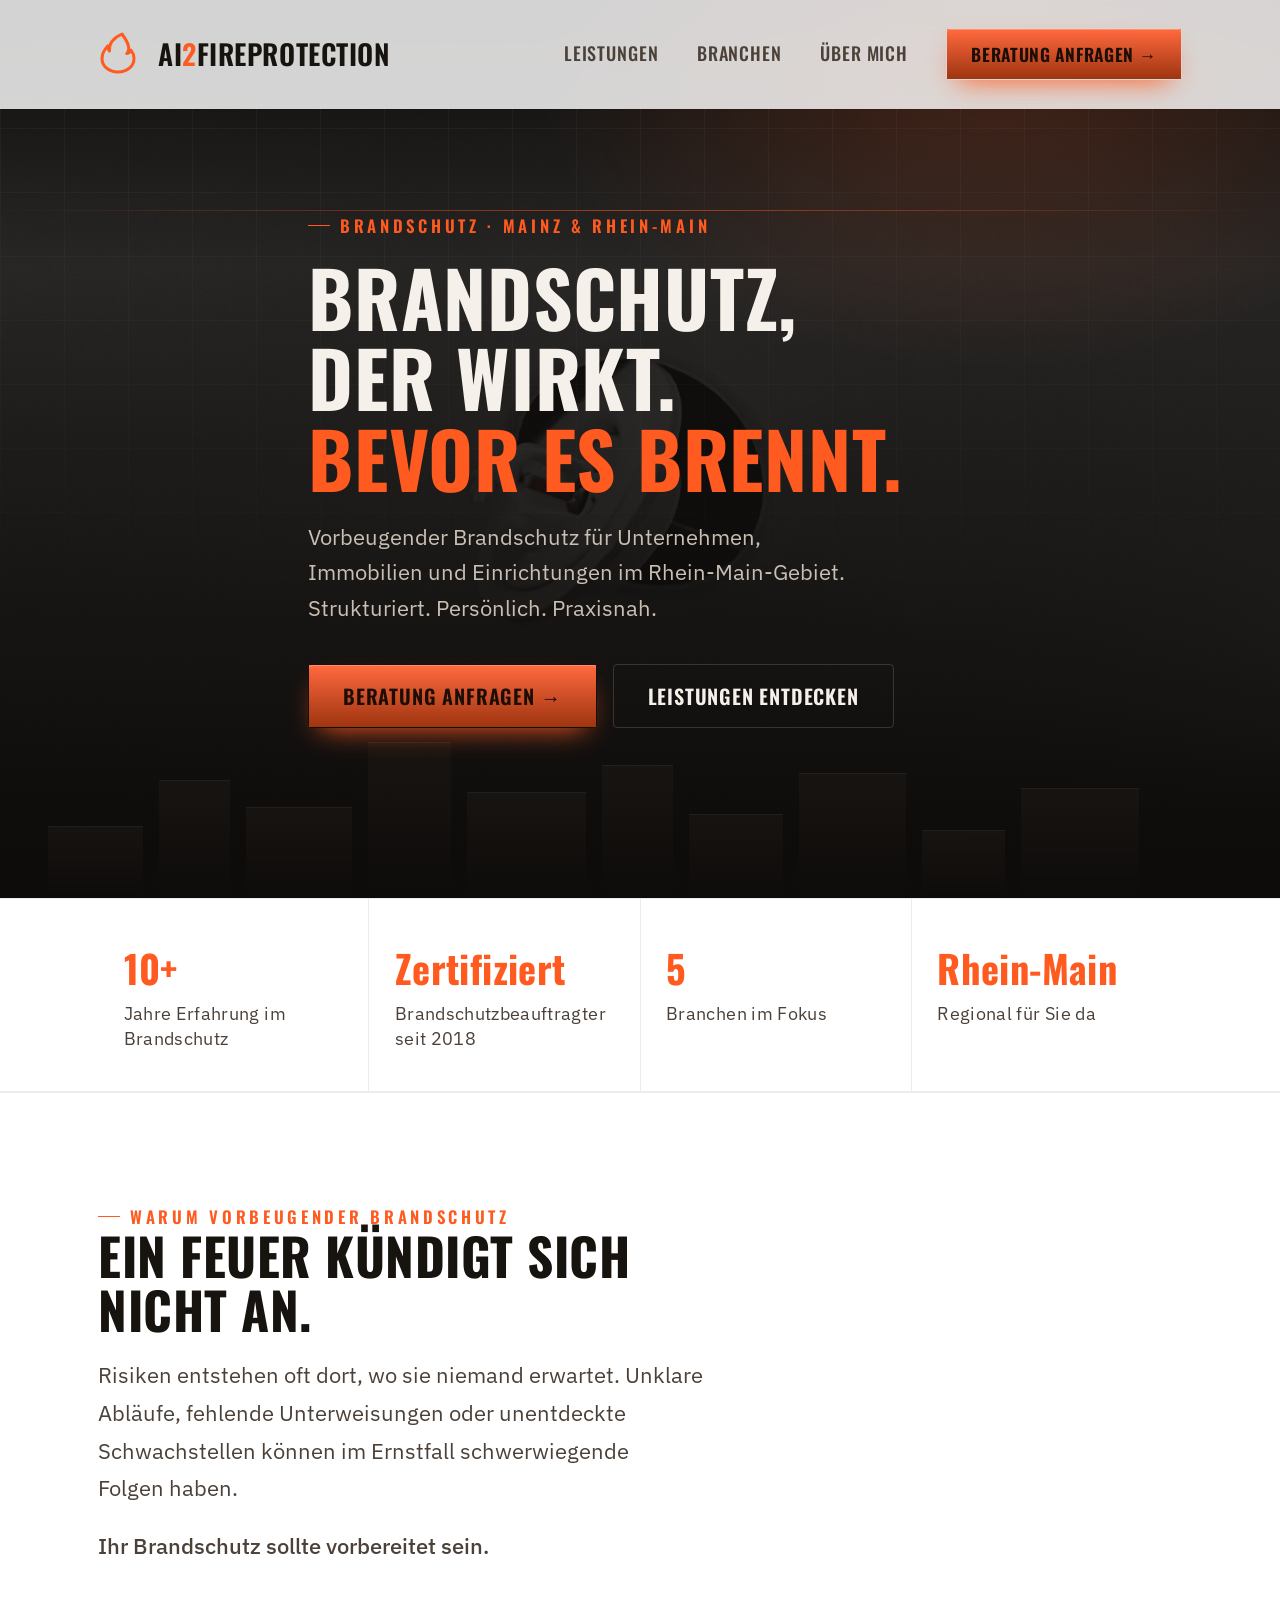
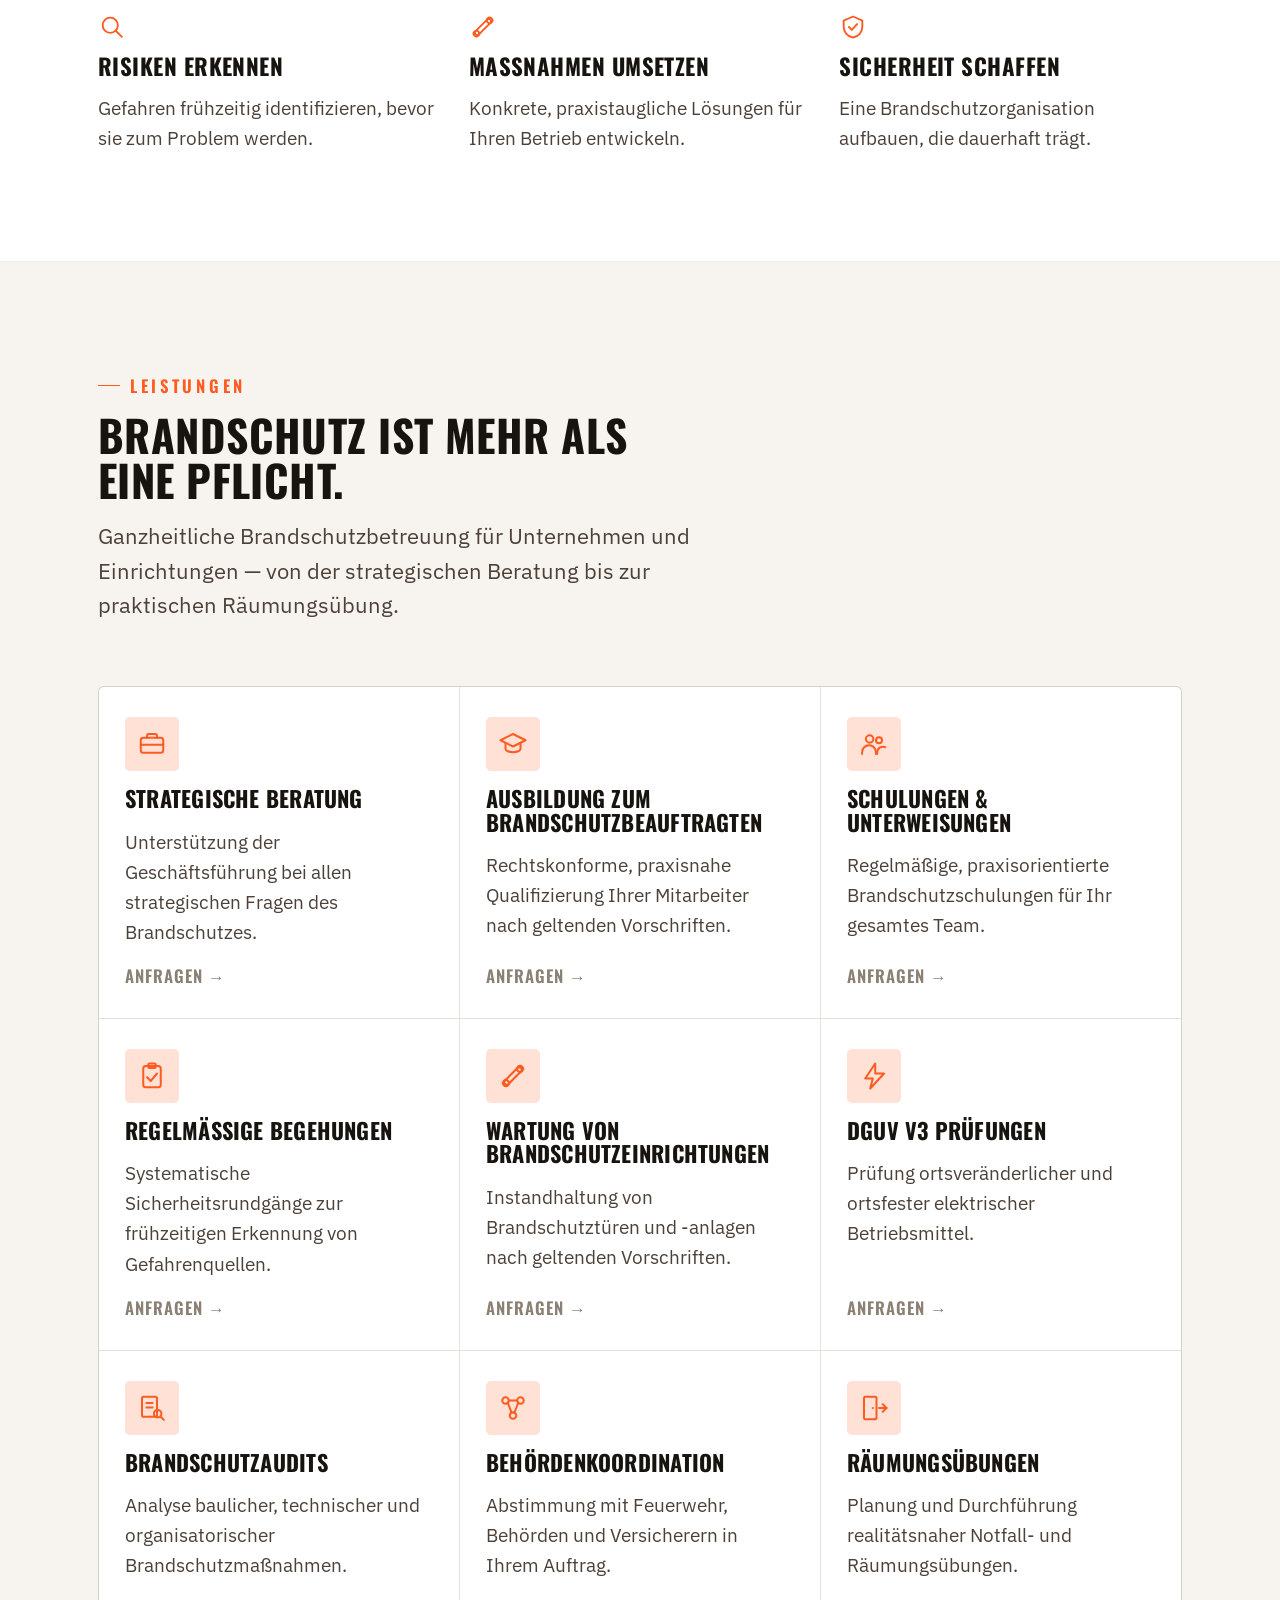
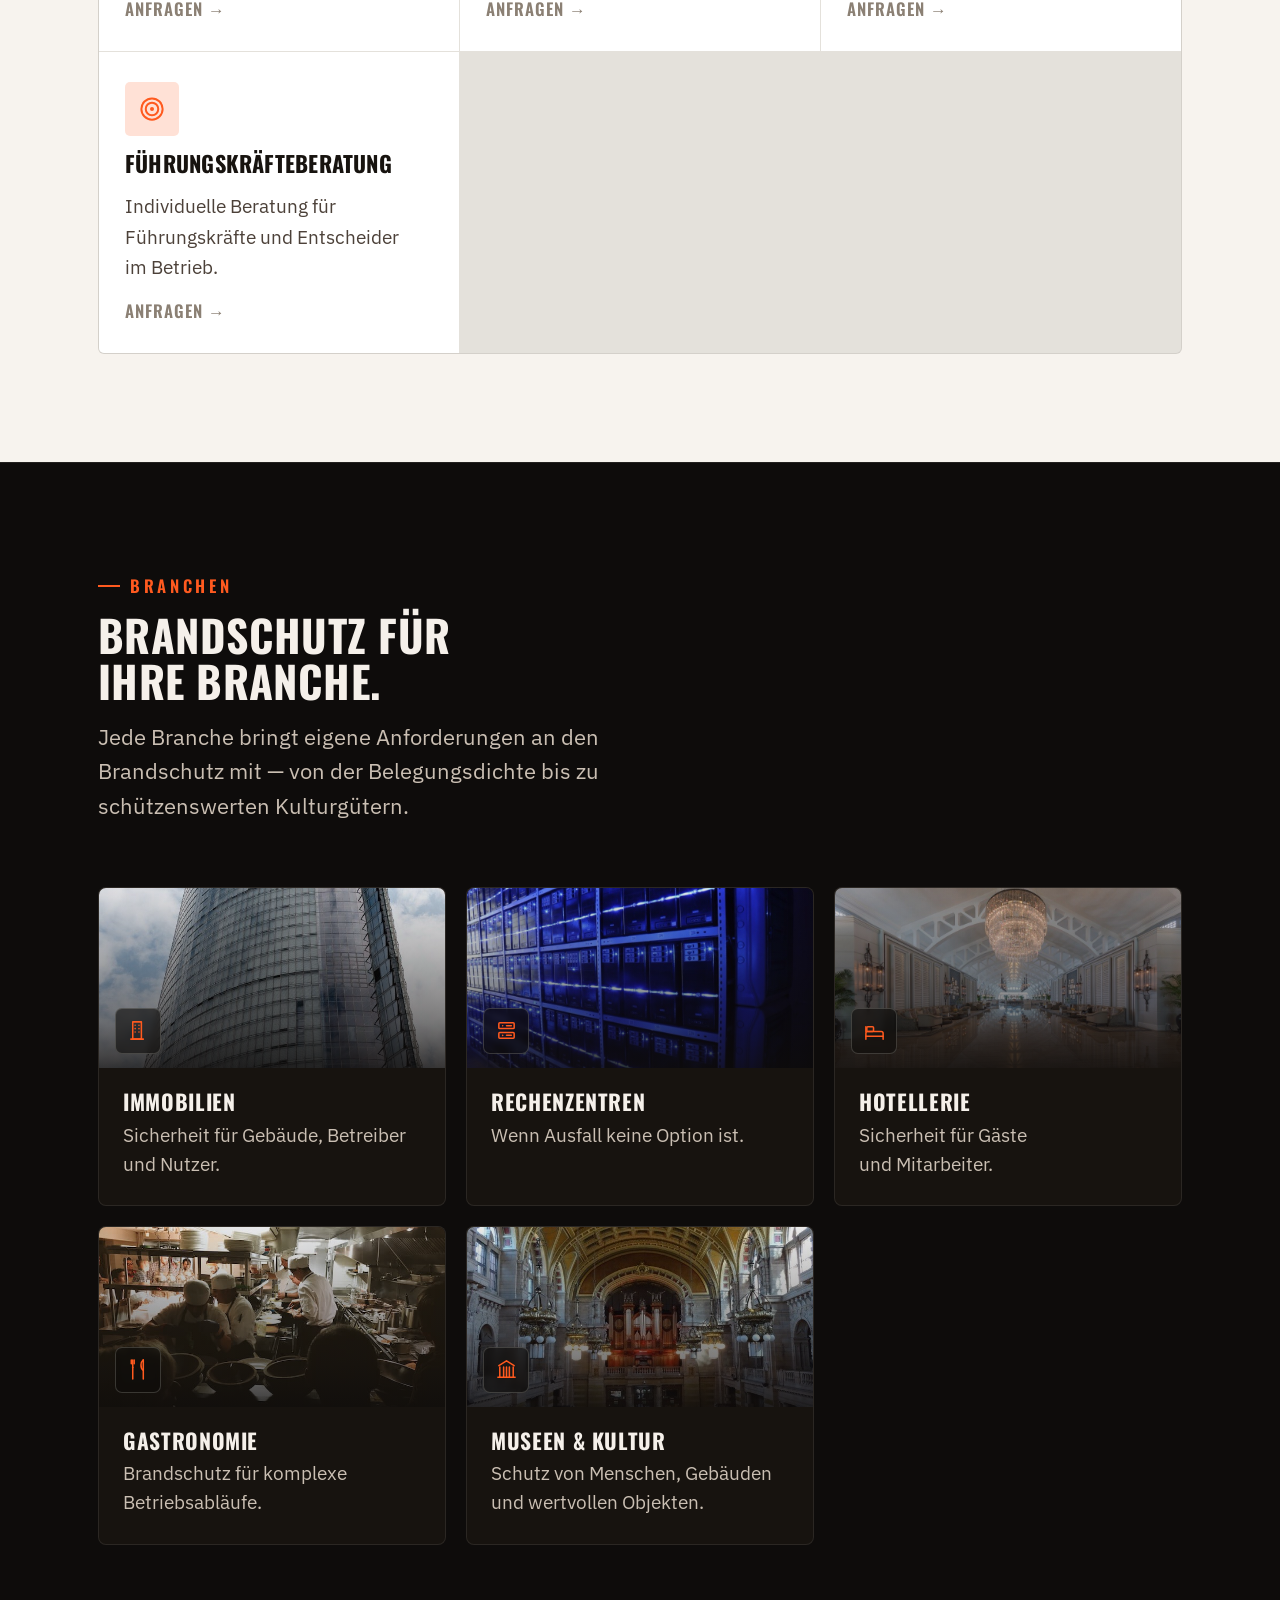
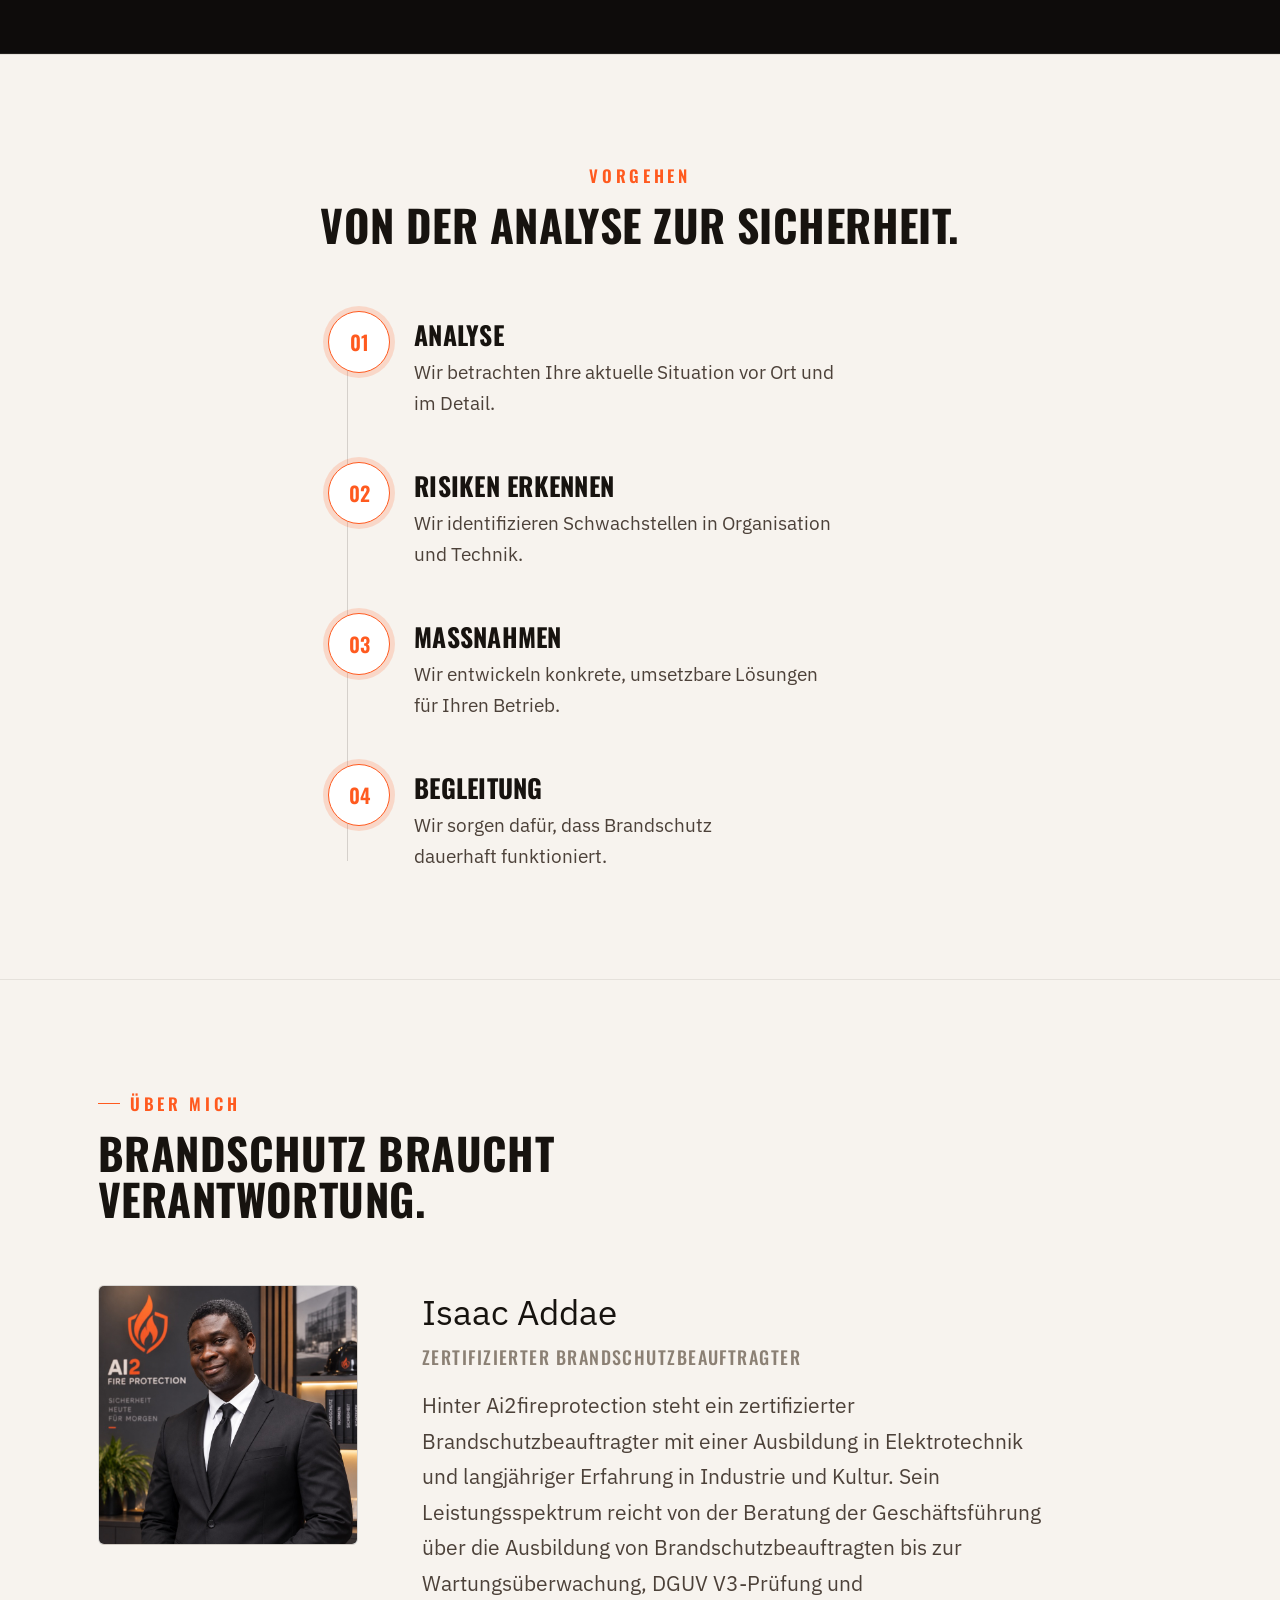
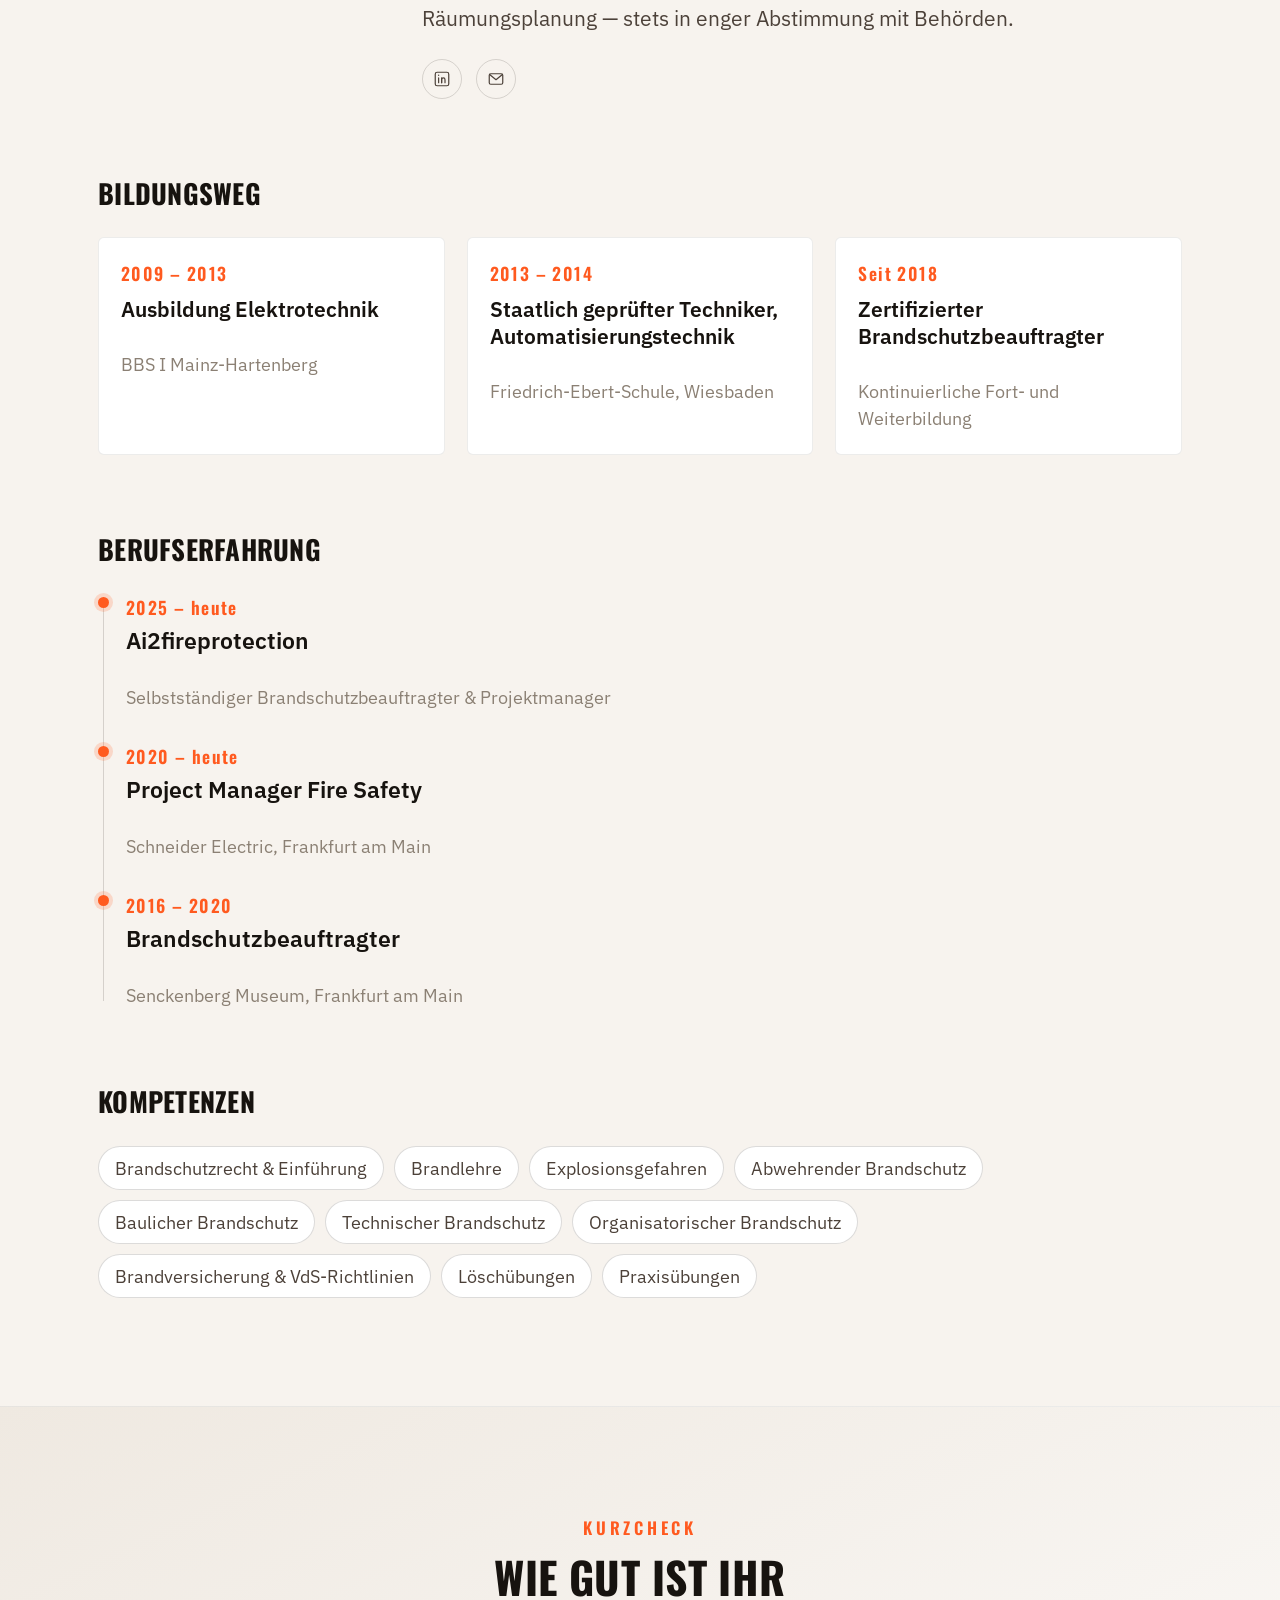
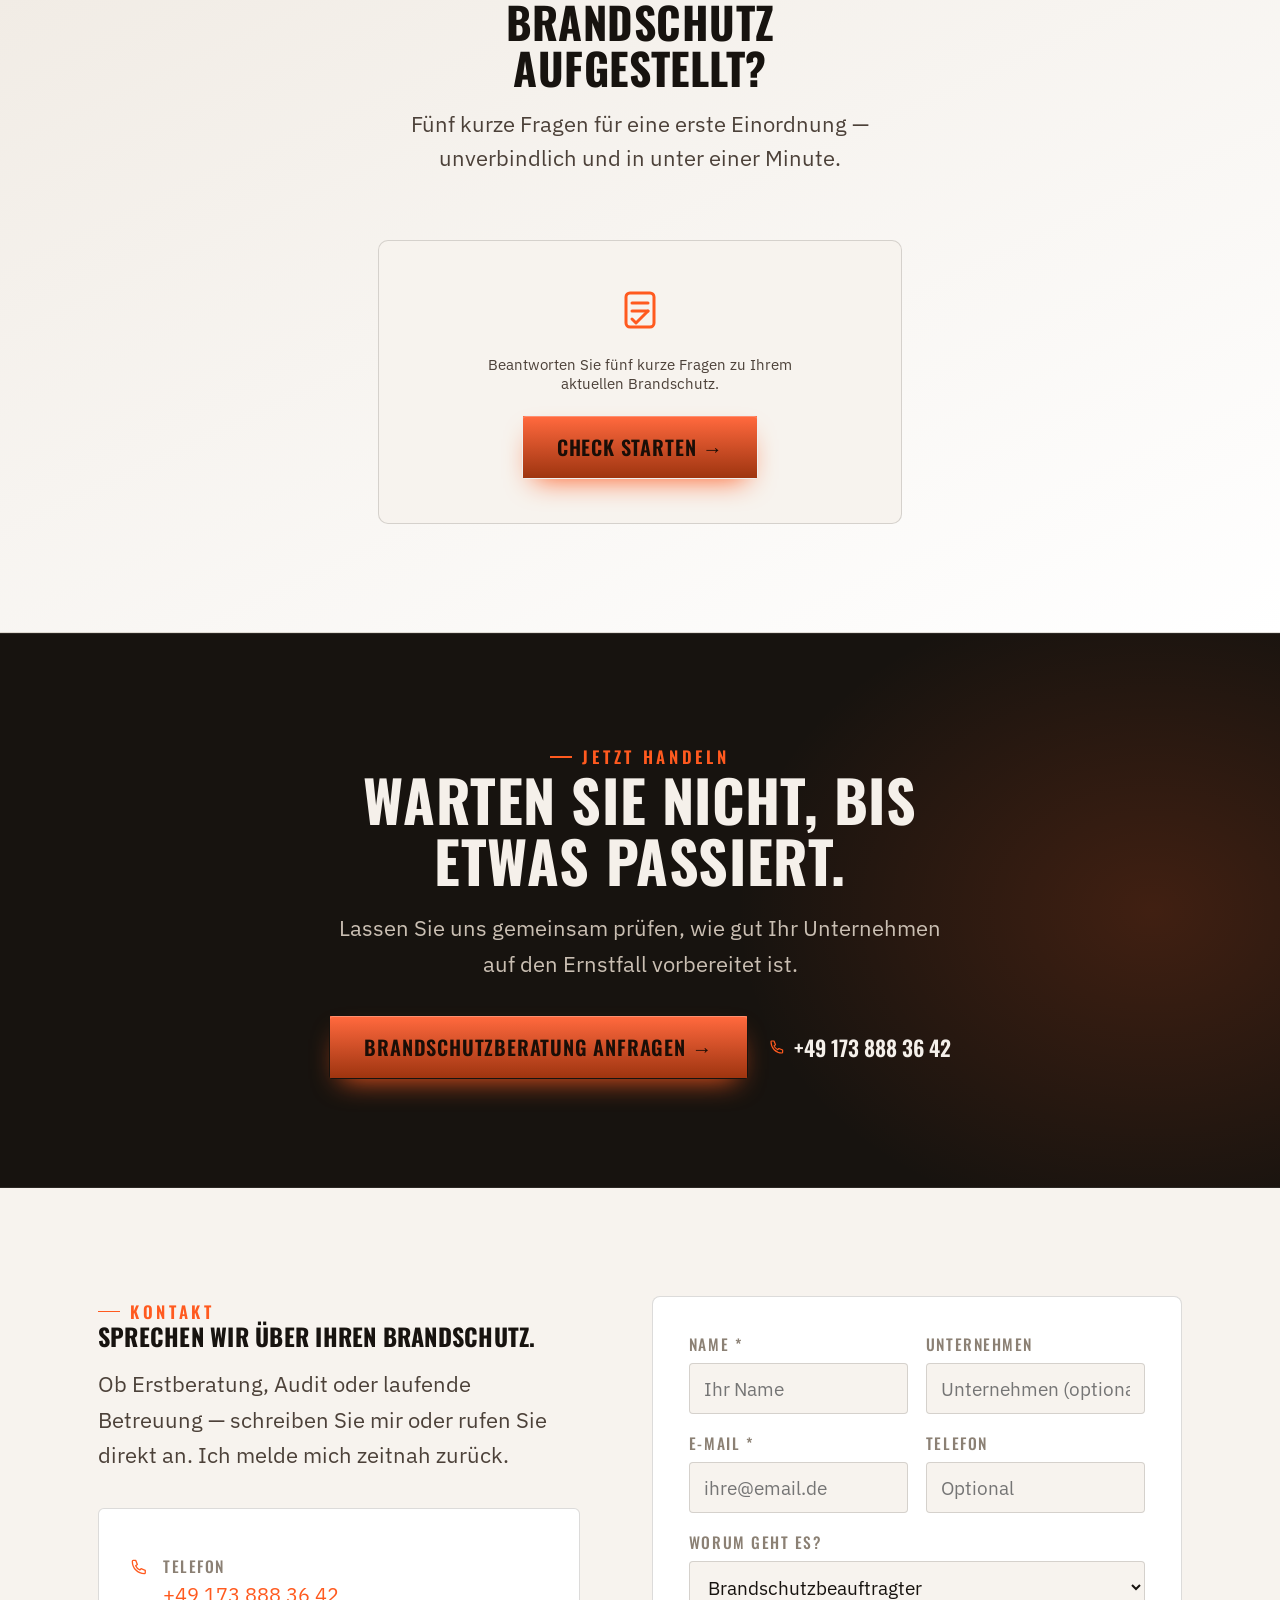
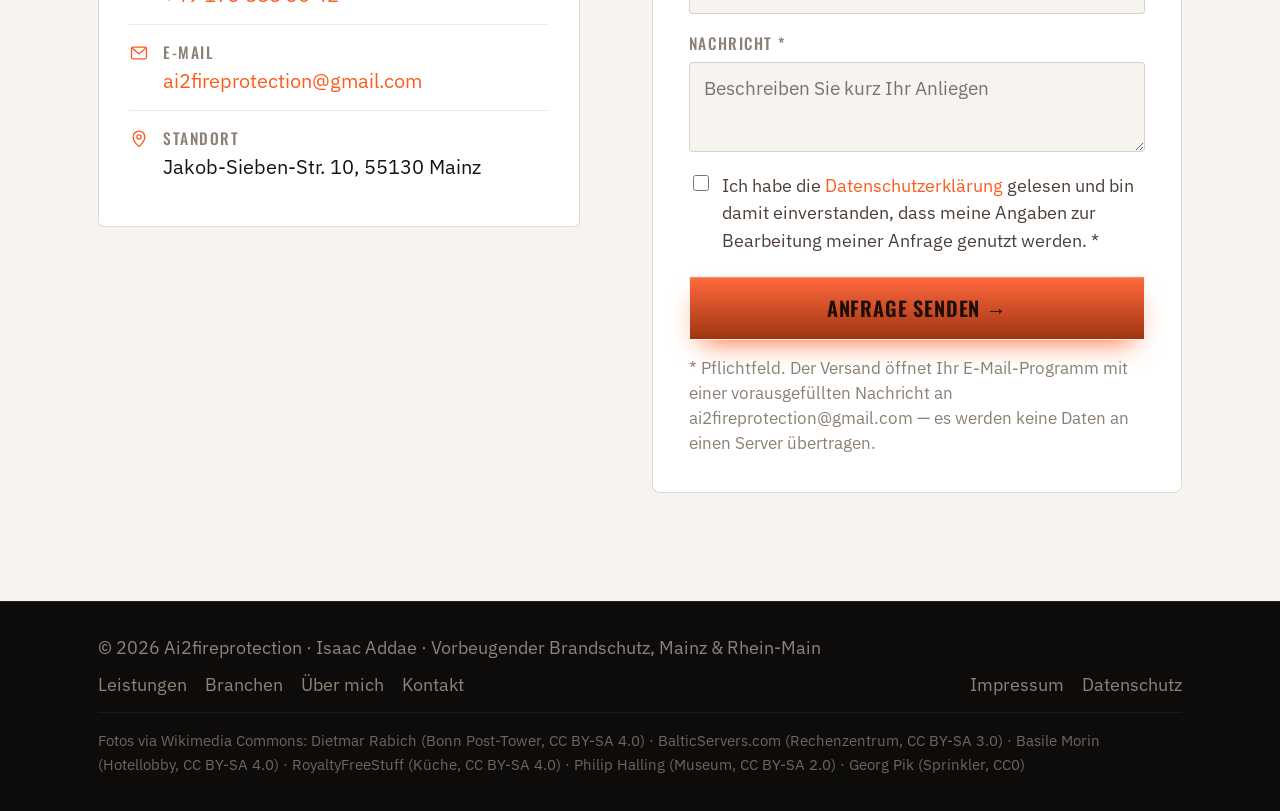
==== index.html @ 83d97fdb "Redesign: light theme, real photos, legal pages, bigger type - Extract shared styles.css; self-host " ====
<!doctype html>
<html lang="de">
<head>
  <meta charset="UTF-8">
  <meta name="viewport" content="width=device-width, initial-scale=1">
  <title>Ai2fireprotection – Vorbeugender Brandschutz Mainz &amp; Rhein-Main</title>
  <meta name="description" content="Zertifizierter Brandschutzbeauftragter in Mainz &amp; Rhein-Main: Beratung, Schulungen, Begehungen, DGUV V3, Evakuierungsplanung – für Immobilien, Rechenzentren, Hotellerie, Gastronomie und Museen.">
  <meta name="author" content="Isaac Addae – Ai2fireprotection">
  <meta name="theme-color" content="#0e0c0b">
  <link rel="canonical" href="https://ai2fireprotection.de/">
  <!-- Open Graph / Social Preview -->
  <meta property="og:type" content="website">
  <meta property="og:locale" content="de_DE">
  <meta property="og:site_name" content="Ai2fireprotection">
  <meta property="og:title" content="Ai2fireprotection – Vorbeugender Brandschutz Mainz &amp; Rhein-Main">
  <meta property="og:description" content="Zertifizierter Brandschutzbeauftragter für Beratung, Schulungen, Begehungen, DGUV V3 und Evakuierungsplanung im Rhein-Main-Gebiet.">
  <meta property="og:url" content="https://ai2fireprotection.de/">
  <meta name="twitter:card" content="summary">
  <link rel="icon" href="data:image/svg+xml,%3Csvg xmlns='http://www.w3.org/2000/svg' viewBox='0 0 100 100'%3E%3Ctext y='.9em' font-size='90'%3E%F0%9F%94%A5%3C/text%3E%3C/svg%3E">
  <link rel="stylesheet" href="styles.css">
  <script type="application/ld+json">
  {
    "@context": "https://schema.org",
    "@type": "LocalBusiness",
    "name": "Ai2fireprotection",
    "founder": { "@type": "Person", "name": "Isaac Addae" },
    "description": "Zertifizierter Brandschutzbeauftragter: Beratung, Schulungen, Begehungen, DGUV V3, Evakuierungsplanung.",
    "address": {
      "@type": "PostalAddress",
      "streetAddress": "Jakob-Sieben-Str. 10",
      "postalCode": "55130",
      "addressLocality": "Mainz",
      "addressCountry": "DE"
    },
    "telephone": "+49 173 888 36 42",
    "email": "ai2fireprotection@gmail.com",
    "areaServed": "Rhein-Main",
    "url": "https://ai2fireprotection.de/"
  }
  </script>
</head>
<body>
<div class="page" id="top">

  <!-- NAV -->
  <header class="nav">
    <div class="container nav-inner">
      <a class="brand" href="#top">
        <svg class="brand-mark" viewBox="0 0 24 24" fill="none" stroke="currentColor" stroke-width="1.5" stroke-linecap="round" stroke-linejoin="round">
          <path d="M12 2c2.2 3 3.4 5.1 3.4 7.3 0 1-.4 1.8-1 2.5.9-.2 1.7-.8 2.1-1.7 1 1.3 1.5 2.7 1.5 4.1 0 3.7-3.1 6.8-8 6.8s-8-3.1-8-6.8c0-2.6 1.4-4.6 3-6.3-.1 1 .1 1.9.7 2.6-.3-3.6 1.6-6.4 6.3-8.5Z"/>
        </svg>
        <span class="brand-word">Ai<b>2</b>FireProtection</span>
      </a>
      <input type="checkbox" id="nav-toggle" class="nav-toggle-input">
      <nav class="nav-links">
        <a href="#leistungen">Leistungen</a>
        <a href="#branchen">Branchen</a>
        <a href="#ueber-mich">Über mich</a>
        <a href="#kontakt" class="btn btn-accent btn-sm">Beratung anfragen →</a>
      </nav>
      <label for="nav-toggle" class="nav-toggle-btn" aria-label="Menü öffnen">
        <svg width="24" height="24" viewBox="0 0 24 24" fill="none" stroke="currentColor" stroke-width="1.6" stroke-linecap="round"><line x1="3" y1="6" x2="21" y2="6"/><line x1="3" y1="12" x2="21" y2="12"/><line x1="3" y1="18" x2="21" y2="18"/></svg>
      </label>
    </div>
  </header>

  <!-- HERO -->
  <section class="hero dark-band">
    <div class="hero-photo"><img src="images/hero-sprinkler.jpg" alt="" loading="eager" width="1600" height="1600"></div>
    <div class="scanline"></div>
    <div class="skyline" aria-hidden="true">
      <i style="width:8%;height:38%;"></i><i style="width:6%;height:62%;"></i><i style="width:9%;height:48%;"></i>
      <i style="width:7%;height:82%;"></i><i style="width:10%;height:56%;"></i><i style="width:6%;height:70%;"></i>
      <i style="width:8%;height:44%;"></i><i style="width:9%;height:66%;"></i><i style="width:7%;height:36%;"></i>
      <i style="width:10%;height:58%;"></i>
    </div>
    <div class="container hero-inner">
      <span class="eyebrow reveal is-visible">Brandschutz · Mainz &amp; Rhein-Main</span>
      <h1 class="reveal is-visible reveal-1">Brandschutz,<br>der wirkt.<em>Bevor es brennt.</em></h1>
      <p class="hero-sub reveal is-visible reveal-2">Vorbeugender Brandschutz für Unternehmen, Immobilien und Einrichtungen im Rhein-Main-Gebiet. Strukturiert. Persönlich. Praxisnah.</p>
      <div class="hero-cta reveal is-visible reveal-3">
        <a href="#kontakt" class="btn btn-accent">Beratung anfragen →</a>
        <a href="#leistungen" class="btn btn-ghost">Leistungen entdecken</a>
      </div>
    </div>
  </section>

  <!-- STATS -->
  <div class="stats">
    <div class="container">
      <div class="stats-grid reveal">
        <div class="stat"><div class="stat-num" data-count-to="10" data-suffix="+">0+</div><div class="stat-label">Jahre Erfahrung im Brandschutz</div></div>
        <div class="stat"><div class="stat-num">Zertifiziert</div><div class="stat-label">Brandschutzbeauftragter seit 2018</div></div>
        <div class="stat"><div class="stat-num" data-count-to="5" data-suffix="">0</div><div class="stat-label">Branchen im Fokus</div></div>
        <div class="stat"><div class="stat-num">Rhein-Main</div><div class="stat-label">Regional für Sie da</div></div>
      </div>
    </div>
  </div>

  <!-- PROBLEM -->
  <section class="problem">
    <div class="container">
      <div class="problem-head reveal">
        <span class="eyebrow">Warum vorbeugender Brandschutz</span>
        <h2>Ein Feuer kündigt sich nicht an.</h2>
        <p>Risiken entstehen oft dort, wo sie niemand erwartet. Unklare Abläufe, fehlende Unterweisungen oder unentdeckte Schwachstellen können im Ernstfall schwerwiegende Folgen haben.</p>
        <p class="problem-lead">Ihr Brandschutz sollte vorbereitet sein.</p>
      </div>
      <div class="problem-grid reveal">
        <div class="problem-card">
          <svg width="28" height="28" viewBox="0 0 24 24" fill="none" stroke="currentColor" stroke-width="1.6" stroke-linecap="round" stroke-linejoin="round" style="color:var(--accent)"><circle cx="10.5" cy="10.5" r="6.5"/><line x1="15.2" y1="15.2" x2="20.5" y2="20.5"/></svg>
          <h3>Risiken erkennen</h3>
          <p>Gefahren frühzeitig identifizieren, bevor sie zum Problem werden.</p>
        </div>
        <div class="problem-card">
          <svg width="28" height="28" viewBox="0 0 24 24" fill="none" stroke="currentColor" stroke-width="1.6" stroke-linecap="round" stroke-linejoin="round" style="color:var(--accent)"><g transform="rotate(45 12 12)"><rect x="10" y="3" width="4" height="18" rx="2"/><circle cx="12" cy="4" r="2.4"/><circle cx="12" cy="20" r="2.4"/></g></svg>
          <h3>Maßnahmen umsetzen</h3>
          <p>Konkrete, praxistaugliche Lösungen für Ihren Betrieb entwickeln.</p>
        </div>
        <div class="problem-card">
          <svg width="28" height="28" viewBox="0 0 24 24" fill="none" stroke="currentColor" stroke-width="1.6" stroke-linecap="round" stroke-linejoin="round" style="color:var(--accent)"><path d="M12 3 4 6.5v5C4 16.5 7.4 20.3 12 21c4.6-.7 8-4.5 8-9.5v-5L12 3Z"/><polyline points="8.5,12 11,14.5 15.5,9.5"/></svg>
          <h3>Sicherheit schaffen</h3>
          <p>Eine Brandschutzorganisation aufbauen, die dauerhaft trägt.</p>
        </div>
      </div>
    </div>
  </section>

  <!-- SERVICES -->
  <section id="leistungen">
    <div class="container">
      <div class="section-head reveal">
        <span class="eyebrow">Leistungen</span>
        <h2>Brandschutz ist mehr als eine Pflicht.</h2>
        <p>Ganzheitliche Brandschutzbetreuung für Unternehmen und Einrichtungen — von der strategischen Beratung bis zur praktischen Räumungsübung.</p>
      </div>

      <div class="services-grid reveal">
        <div class="service-card">
          <div class="service-icon"><svg viewBox="0 0 24 24" fill="none" stroke="currentColor" stroke-width="1.6" stroke-linecap="round" stroke-linejoin="round"><rect x="3" y="7" width="18" height="12" rx="2"/><path d="M8 7V5.5A1.5 1.5 0 0 1 9.5 4h5A1.5 1.5 0 0 1 16 5.5V7"/><line x1="3" y1="12.5" x2="21" y2="12.5"/></svg></div>
          <h3>Strategische Beratung</h3>
          <p>Unterstützung der Geschäftsführung bei allen strategischen Fragen des Brandschutzes.</p>
          <a class="service-link" href="#kontakt">Anfragen →</a>
        </div>
        <div class="service-card">
          <div class="service-icon"><svg viewBox="0 0 24 24" fill="none" stroke="currentColor" stroke-width="1.6" stroke-linecap="round" stroke-linejoin="round"><polygon points="12,4 22,9 12,14 2,9"/><path d="M6 11v5c0 1.4 2.7 2.5 6 2.5s6-1.1 6-2.5v-5"/></svg></div>
          <h3>Ausbildung zum Brandschutzbeauftragten</h3>
          <p>Rechtskonforme, praxisnahe Qualifizierung Ihrer Mitarbeiter nach geltenden Vorschriften.</p>
          <a class="service-link" href="#kontakt">Anfragen →</a>
        </div>
        <div class="service-card">
          <div class="service-icon"><svg viewBox="0 0 24 24" fill="none" stroke="currentColor" stroke-width="1.6" stroke-linecap="round" stroke-linejoin="round"><circle cx="8.5" cy="8" r="3"/><circle cx="16" cy="9" r="2.4"/><path d="M2.5 20v-1.5A5.5 5.5 0 0 1 8 13a5.5 5.5 0 0 1 5.5 5.5V20"/><path d="M14.5 20v-1.2a4.7 4.7 0 0 1 6.5-4.3"/></svg></div>
          <h3>Schulungen &amp; Unterweisungen</h3>
          <p>Regelmäßige, praxisorientierte Brandschutzschulungen für Ihr gesamtes Team.</p>
          <a class="service-link" href="#kontakt">Anfragen →</a>
        </div>
        <div class="service-card">
          <div class="service-icon"><svg viewBox="0 0 24 24" fill="none" stroke="currentColor" stroke-width="1.6" stroke-linecap="round" stroke-linejoin="round"><rect x="5" y="4" width="14" height="17" rx="2"/><rect x="9" y="2" width="6" height="3.5" rx="1"/><polyline points="8,13 11,16 16,10"/></svg></div>
          <h3>Regelmäßige Begehungen</h3>
          <p>Systematische Sicherheitsrundgänge zur frühzeitigen Erkennung von Gefahrenquellen.</p>
          <a class="service-link" href="#kontakt">Anfragen →</a>
        </div>
        <div class="service-card">
          <div class="service-icon"><svg viewBox="0 0 24 24" fill="none" stroke="currentColor" stroke-width="1.6" stroke-linecap="round" stroke-linejoin="round"><g transform="rotate(45 12 12)"><rect x="10" y="3" width="4" height="18" rx="2"/><circle cx="12" cy="4" r="2.4"/><circle cx="12" cy="20" r="2.4"/></g></svg></div>
          <h3>Wartung von Brandschutzeinrichtungen</h3>
          <p>Instandhaltung von Brandschutztüren und -anlagen nach geltenden Vorschriften.</p>
          <a class="service-link" href="#kontakt">Anfragen →</a>
        </div>
        <div class="service-card">
          <div class="service-icon"><svg viewBox="0 0 24 24" fill="none" stroke="currentColor" stroke-width="1.6" stroke-linecap="round" stroke-linejoin="round"><polygon points="13,2 5,14 11,14 9,22 20,10 13,10"/></svg></div>
          <h3>DGUV V3 Prüfungen</h3>
          <p>Prüfung orts&shy;veränderlicher und ortsfester elektrischer Betriebsmittel.</p>
          <a class="service-link" href="#kontakt">Anfragen →</a>
        </div>
        <div class="service-card">
          <div class="service-icon"><svg viewBox="0 0 24 24" fill="none" stroke="currentColor" stroke-width="1.6" stroke-linecap="round" stroke-linejoin="round"><rect x="4" y="3" width="12" height="16" rx="1.5"/><line x1="7.5" y1="8" x2="12.5" y2="8"/><line x1="7.5" y1="11.5" x2="12.5" y2="11.5"/><circle cx="16.5" cy="16.5" r="3"/><line x1="18.8" y1="18.8" x2="21.5" y2="21.5"/></svg></div>
          <h3>Brandschutzaudits</h3>
          <p>Analyse baulicher, technischer und organisatorischer Brandschutzmaßnahmen.</p>
          <a class="service-link" href="#kontakt">Anfragen →</a>
        </div>
        <div class="service-card">
          <div class="service-icon"><svg viewBox="0 0 24 24" fill="none" stroke="currentColor" stroke-width="1.6" stroke-linecap="round" stroke-linejoin="round"><circle cx="6" cy="6" r="2.6"/><circle cx="18" cy="6" r="2.6"/><circle cx="12" cy="18" r="2.6"/><line x1="7.8" y1="7.8" x2="11" y2="16"/><line x1="16.2" y1="7.8" x2="13" y2="16"/><line x1="8.7" y1="6" x2="15.3" y2="6"/></svg></div>
          <h3>Behördenkoordination</h3>
          <p>Abstimmung mit Feuerwehr, Behörden und Versicherern in Ihrem Auftrag.</p>
          <a class="service-link" href="#kontakt">Anfragen →</a>
        </div>
        <div class="service-card">
          <div class="service-icon"><svg viewBox="0 0 24 24" fill="none" stroke="currentColor" stroke-width="1.6" stroke-linecap="round" stroke-linejoin="round"><rect x="4" y="3" width="10" height="18" rx="1"/><circle cx="11" cy="12" r="0.9" fill="currentColor" stroke="none"/><line x1="16" y1="12" x2="22" y2="12"/><polyline points="19,9 22,12 19,15"/></svg></div>
          <h3>Räumungsübungen</h3>
          <p>Planung und Durchführung realitätsnaher Notfall- und Räumungsübungen.</p>
          <a class="service-link" href="#kontakt">Anfragen →</a>
        </div>
        <div class="service-card">
          <div class="service-icon"><svg viewBox="0 0 24 24" fill="none" stroke="currentColor" stroke-width="1.6" stroke-linecap="round" stroke-linejoin="round"><circle cx="12" cy="12" r="8.5"/><circle cx="12" cy="12" r="5"/><circle cx="12" cy="12" r="1.6" fill="currentColor" stroke="none"/></svg></div>
          <h3>Führungskräfteberatung</h3>
          <p>Individuelle Beratung für Führungskräfte und Entscheider im Betrieb.</p>
          <a class="service-link" href="#kontakt">Anfragen →</a>
        </div>
      </div>
    </div>
  </section>

  <!-- BRANCHEN -->
  <section id="branchen" class="dark-band">
    <div class="container">
      <div class="section-head reveal">
        <span class="eyebrow">Branchen</span>
        <h2>Brandschutz für Ihre Branche.</h2>
        <p>Jede Branche bringt eigene Anforderungen an den Brandschutz mit — von der Belegungsdichte bis zu schützenswerten Kulturgütern.</p>
      </div>
      <div class="industries-grid reveal">
        <div class="industry-tile">
          <div class="industry-visual">
            <img src="images/immobilien.jpg" alt="Modernes Bürogebäude mit Glasfassade" loading="lazy" width="900" height="600">
            <div class="industry-icon-badge"><svg viewBox="0 0 24 24" fill="none" stroke="currentColor" stroke-width="1.6" stroke-linecap="round" stroke-linejoin="round"><rect x="6" y="3" width="9" height="18"/><line x1="8.5" y1="6.5" x2="8.5" y2="6.6"/><line x1="8.5" y1="10" x2="8.5" y2="10.1"/><line x1="8.5" y1="13.5" x2="8.5" y2="13.6"/><line x1="12.5" y1="6.5" x2="12.5" y2="6.6"/><line x1="12.5" y1="10" x2="12.5" y2="10.1"/><line x1="12.5" y1="13.5" x2="12.5" y2="13.6"/><line x1="4" y1="21" x2="17" y2="21"/></svg></div>
          </div>
          <div class="industry-body"><h3>Immobilien</h3><p>Sicherheit für Gebäude, Betreiber und Nutzer.</p></div>
        </div>
        <div class="industry-tile">
          <div class="industry-visual">
            <img src="images/rechenzentren.jpg" alt="Serverraum eines Rechenzentrums" loading="lazy" width="900" height="597">
            <div class="industry-icon-badge"><svg viewBox="0 0 24 24" fill="none" stroke="currentColor" stroke-width="1.6" stroke-linecap="round" stroke-linejoin="round"><rect x="4" y="4" width="16" height="6" rx="1"/><rect x="4" y="14" width="16" height="6" rx="1"/><line x1="8" y1="7" x2="8" y2="7.1"/><line x1="8" y1="17" x2="8" y2="17.1"/><line x1="12" y1="7" x2="17" y2="7"/><line x1="12" y1="17" x2="17" y2="17"/></svg></div>
          </div>
          <div class="industry-body"><h3>Rechenzentren</h3><p>Wenn Ausfall keine Option ist.</p></div>
        </div>
        <div class="industry-tile">
          <div class="industry-visual">
            <img src="images/hotellerie.jpg" alt="Elegante Hotellobby" loading="lazy" width="900" height="506">
            <div class="industry-icon-badge"><svg viewBox="0 0 24 24" fill="none" stroke="currentColor" stroke-width="1.6" stroke-linecap="round" stroke-linejoin="round"><rect x="4" y="8" width="7" height="5" rx="1"/><path d="M3 21v-6a2 2 0 0 1 2-2h14a2 2 0 0 1 2 2v6"/><line x1="3" y1="18" x2="21" y2="18"/><line x1="3" y1="13" x2="3" y2="8"/></svg></div>
          </div>
          <div class="industry-body"><h3>Hotellerie</h3><p>Sicherheit für Gäste und Mitarbeiter.</p></div>
        </div>
        <div class="industry-tile">
          <div class="industry-visual">
            <img src="images/gastronomie.jpg" alt="Professionelle Küche in der Gastronomie" loading="lazy" width="650" height="488">
            <div class="industry-icon-badge"><svg viewBox="0 0 24 24" fill="none" stroke="currentColor" stroke-width="1.6" stroke-linecap="round" stroke-linejoin="round"><line x1="6" y1="2" x2="6" y2="10"/><line x1="4.5" y1="2" x2="4.5" y2="6"/><line x1="7.5" y1="2" x2="7.5" y2="6"/><line x1="6" y1="10" x2="6" y2="22"/><path d="M17 2c-1.6 1.4-2.4 3-2.4 5.4S15.4 12 17 13"/><line x1="17" y1="2" x2="17" y2="22"/></svg></div>
          </div>
          <div class="industry-body"><h3>Gastronomie</h3><p>Brandschutz für komplexe Betriebsabläufe.</p></div>
        </div>
        <div class="industry-tile">
          <div class="industry-visual">
            <img src="images/museen.jpg" alt="Ausstellungsraum eines Museums" loading="lazy" width="675" height="900">
            <div class="industry-icon-badge"><svg viewBox="0 0 24 24" fill="none" stroke="currentColor" stroke-width="1.6" stroke-linecap="round" stroke-linejoin="round"><polyline points="4,8 12,3 20,8"/><line x1="3" y1="20" x2="21" y2="20"/><line x1="5" y1="20" x2="5" y2="9.5"/><line x1="9" y1="20" x2="9" y2="9.5"/><line x1="12" y1="20" x2="12" y2="9.5"/><line x1="15" y1="20" x2="15" y2="9.5"/><line x1="19" y1="20" x2="19" y2="9.5"/></svg></div>
          </div>
          <div class="industry-body"><h3>Museen &amp; Kultur</h3><p>Schutz von Menschen, Gebäuden und wertvollen Objekten.</p></div>
        </div>
      </div>
    </div>
  </section>

  <hr class="divider">

  <!-- PROCESS -->
  <section>
    <div class="container">
      <div class="section-head center reveal">
        <span class="eyebrow">Vorgehen</span>
        <h2>Von der Analyse zur Sicherheit.</h2>
      </div>
      <div class="process-list">
        <div class="process-step reveal">
          <div class="process-num">01</div>
          <div class="process-text"><h3>Analyse</h3><p>Wir betrachten Ihre aktuelle Situation vor Ort und im Detail.</p></div>
        </div>
        <div class="process-step reveal">
          <div class="process-num">02</div>
          <div class="process-text"><h3>Risiken erkennen</h3><p>Wir identifizieren Schwachstellen in Organisation und Technik.</p></div>
        </div>
        <div class="process-step reveal">
          <div class="process-num">03</div>
          <div class="process-text"><h3>Maßnahmen</h3><p>Wir entwickeln konkrete, umsetzbare Lösungen für Ihren Betrieb.</p></div>
        </div>
        <div class="process-step reveal">
          <div class="process-num">04</div>
          <div class="process-text"><h3>Begleitung</h3><p>Wir sorgen dafür, dass Brandschutz dauerhaft funktioniert.</p></div>
        </div>
      </div>
    </div>
  </section>

  <hr class="divider">

  <!-- ABOUT -->
  <section id="ueber-mich">
    <div class="container">
      <div class="section-head reveal">
        <span class="eyebrow">Über mich</span>
        <h2>Brandschutz braucht Verantwortung.</h2>
      </div>

      <div class="about-top reveal">
        <div class="avatar"><img src="images/isaac-addae.jpg" alt="Isaac Addae, Geschäftsführer von Ai2fireprotection" width="800" height="800" loading="lazy"></div>
        <div>
          <div class="about-name">Isaac Addae</div>
          <div class="about-role">Zertifizierter Brandschutzbeauftragter</div>
          <p class="about-bio">Hinter Ai2fireprotection steht ein zertifizierter Brandschutzbeauftragter mit einer Ausbildung in Elektrotechnik und langjähriger Erfahrung in Industrie und Kultur. Sein Leistungsspektrum reicht von der Beratung der Geschäftsführung über die Ausbildung von Brandschutzbeauftragten bis zur Wartungsüberwachung, DGUV&nbsp;V3-Prüfung und Räumungsplanung — stets in enger Abstimmung mit Behörden.</p>
          <div class="about-links">
            <a class="icon-link" href="https://www.linkedin.com/in/isaac-yaw-addae-30a428b4/" target="_blank" rel="noopener" aria-label="LinkedIn-Profil">
              <svg viewBox="0 0 24 24" fill="none" stroke="currentColor" stroke-width="1.6" stroke-linecap="round" stroke-linejoin="round"><rect x="3" y="3" width="18" height="18" rx="2.5"/><line x1="7.5" y1="10.5" x2="7.5" y2="17"/><circle cx="7.5" cy="7" r="0.9" fill="currentColor" stroke="none"/><path d="M11.5 17v-4.2c0-1.4 1-2.3 2.3-2.3 1.3 0 2.2 1 2.2 2.4V17"/><line x1="11.5" y1="10.5" x2="11.5" y2="17"/></svg>
            </a>
            <a class="icon-link" href="mailto:ai2fireprotection@gmail.com" aria-label="E-Mail senden">
              <svg viewBox="0 0 24 24" fill="none" stroke="currentColor" stroke-width="1.6" stroke-linecap="round" stroke-linejoin="round"><rect x="3" y="5" width="18" height="14" rx="2"/><polyline points="3.5,6 12,13 20.5,6"/></svg>
            </a>
          </div>
        </div>
      </div>

      <div class="sub-head reveal"><h3>Bildungsweg</h3></div>
      <div class="creds reveal">
        <div class="cred-card">
          <div class="cred-year">2009 – 2013</div>
          <h4>Ausbildung Elektrotechnik</h4>
          <p>BBS I Mainz-Hartenberg</p>
        </div>
        <div class="cred-card">
          <div class="cred-year">2013 – 2014</div>
          <h4>Staatlich geprüfter Techniker, Automatisierungstechnik</h4>
          <p>Friedrich-Ebert-Schule, Wiesbaden</p>
        </div>
        <div class="cred-card">
          <div class="cred-year">Seit 2018</div>
          <h4>Zertifizierter Brandschutzbeauftragter</h4>
          <p>Kontinuierliche Fort- und Weiterbildung</p>
        </div>
      </div>

      <div class="sub-head reveal" id="erfahrung"><h3>Berufserfahrung</h3></div>
      <div class="timeline reveal">
        <div class="tl-item">
          <span class="tl-dot"></span>
          <div class="tl-year">2025 – heute</div>
          <h4>Ai2fireprotection</h4>
          <div class="place">Selbstständiger Brandschutzbeauftragter &amp; Projektmanager</div>
        </div>
        <div class="tl-item">
          <span class="tl-dot"></span>
          <div class="tl-year">2020 – heute</div>
          <h4>Project Manager Fire Safety</h4>
          <div class="place">Schneider Electric, Frankfurt am Main</div>
        </div>
        <div class="tl-item">
          <span class="tl-dot"></span>
          <div class="tl-year">2016 – 2020</div>
          <h4>Brandschutzbeauftragter</h4>
          <div class="place">Senckenberg Museum, Frankfurt am Main</div>
        </div>
      </div>

      <div class="sub-head reveal"><h3>Kompetenzen</h3></div>
      <div class="tags reveal">
        <span class="tag">Brandschutzrecht &amp; Einführung</span>
        <span class="tag">Brandlehre</span>
        <span class="tag">Explosionsgefahren</span>
        <span class="tag">Abwehrender Brandschutz</span>
        <span class="tag">Baulicher Brandschutz</span>
        <span class="tag">Technischer Brandschutz</span>
        <span class="tag">Organisatorischer Brandschutz</span>
        <span class="tag">Brandversicherung &amp; VdS-Richtlinien</span>
        <span class="tag">Löschübungen</span>
        <span class="tag">Praxisübungen</span>
      </div>
    </div>
  </section>

  <!-- BRANDSCHUTZ-CHECK -->
  <section class="check" id="check">
    <div class="container check-wrap">
      <div class="section-head center reveal">
        <span class="eyebrow">Kurzcheck</span>
        <h2>Wie gut ist Ihr Brandschutz aufgestellt?</h2>
        <p>Fünf kurze Fragen für eine erste Einordnung — unverbindlich und in unter einer Minute.</p>
      </div>

      <div class="check-panel reveal">
        <div class="center-col" id="check-intro">
          <svg class="check-intro-icon" viewBox="0 0 24 24" fill="none" stroke="currentColor" stroke-width="1.5" stroke-linecap="round" stroke-linejoin="round"><rect x="5" y="4" width="14" height="17" rx="2"/><line x1="8" y1="9" x2="16" y2="9"/><line x1="8" y1="13" x2="16" y2="13"/><polyline points="8,17 10,19 16,13"/></svg>
          <p style="color:var(--text-dim); font-size:15px; margin-bottom:22px;">Beantworten Sie fünf kurze Fragen zu Ihrem aktuellen Brandschutz.</p>
          <button type="button" class="btn btn-accent" onclick="checkStart()">Check starten →</button>
        </div>

        <div id="check-question" style="display:none;">
          <div class="check-progress">
            <span class="check-dot" id="check-dot-0"></span>
            <span class="check-dot" id="check-dot-1"></span>
            <span class="check-dot" id="check-dot-2"></span>
            <span class="check-dot" id="check-dot-3"></span>
            <span class="check-dot" id="check-dot-4"></span>
          </div>
          <div class="check-q" id="check-q-text"></div>
          <div class="check-options">
            <div class="check-option" id="check-option-good" onclick="checkAnswer(true)"></div>
            <div class="check-option" id="check-option-bad" onclick="checkAnswer(false)"></div>
          </div>
        </div>

        <div class="check-result center-col" id="check-result" style="display:none;">
          <svg class="check-result-icon" viewBox="0 0 24 24" fill="none" stroke="currentColor" stroke-width="1.5" stroke-linecap="round" stroke-linejoin="round"><path d="M12 3 4 6.5v5C4 16.5 7.4 20.3 12 21c4.6-.7 8-4.5 8-9.5v-5L12 3Z"/><polyline points="8.5,12 11,14.5 15.5,9.5"/></svg>
          <p id="check-result-text"></p>
          <a class="btn btn-accent" href="#kontakt">Persönliche Beratung anfragen →</a>
          <span class="check-restart" onclick="checkRestart()">Check erneut starten</span>
        </div>
      </div>
    </div>
  </section>

  <!-- CTA BANNER -->
  <section class="cta-banner dark-band">
    <div class="container cta-inner reveal">
      <span class="eyebrow" style="justify-content:center;">Jetzt handeln</span>
      <h2>Warten Sie nicht, bis etwas passiert.</h2>
      <p>Lassen Sie uns gemeinsam prüfen, wie gut Ihr Unternehmen auf den Ernstfall vorbereitet ist.</p>
      <div class="cta-row">
        <a class="btn btn-accent" href="#kontakt">Brandschutzberatung anfragen →</a>
        <a class="cta-phone" href="tel:+491738883642">
          <svg viewBox="0 0 24 24" fill="none" stroke="currentColor" stroke-width="1.6" stroke-linecap="round" stroke-linejoin="round"><path d="M4 5c0-.6.4-1 1-1h3l2 5-2 1.5c1 2.3 2.7 4 5 5L14.5 14l5 2v3c0 .6-.4 1-1 1C10.5 20 4 13.5 4 5Z"/></svg>
          +49 173 888 36 42
        </a>
      </div>
    </div>
  </section>

  <!-- CONTACT -->
  <section id="kontakt">
    <div class="container contact-wrap">
      <div class="reveal">
        <span class="eyebrow">Kontakt</span>
        <h2>Sprechen wir über Ihren Brandschutz.</h2>
        <p class="contact-sub">Ob Erstberatung, Audit oder laufende Betreuung — schreiben Sie mir oder rufen Sie direkt an. Ich melde mich zeitnah zurück.</p>
        <div class="contact-card">
          <div class="contact-row">
            <svg viewBox="0 0 24 24" fill="none" stroke="currentColor" stroke-width="1.6" stroke-linecap="round" stroke-linejoin="round"><path d="M4 5c0-.6.4-1 1-1h3l2 5-2 1.5c1 2.3 2.7 4 5 5L14.5 14l5 2v3c0 .6-.4 1-1 1C10.5 20 4 13.5 4 5Z"/></svg>
            <div><div class="lbl">Telefon</div><div class="val"><a href="tel:+491738883642">+49 173 888 36 42</a></div></div>
          </div>
          <div class="contact-row">
            <svg viewBox="0 0 24 24" fill="none" stroke="currentColor" stroke-width="1.6" stroke-linecap="round" stroke-linejoin="round"><rect x="3" y="5" width="18" height="14" rx="2"/><polyline points="3.5,6 12,13 20.5,6"/></svg>
            <div><div class="lbl">E-Mail</div><div class="val"><a href="mailto:ai2fireprotection@gmail.com">ai2fireprotection@gmail.com</a></div></div>
          </div>
          <div class="contact-row">
            <svg viewBox="0 0 24 24" fill="none" stroke="currentColor" stroke-width="1.6" stroke-linecap="round" stroke-linejoin="round"><path d="M12 21s7-6.1 7-11.5A7 7 0 0 0 5 9.5C5 14.9 12 21 12 21Z"/><circle cx="12" cy="9.5" r="2.4"/></svg>
            <div><div class="lbl">Standort</div><div class="val">Jakob-Sieben-Str. 10, 55130 Mainz</div></div>
          </div>
        </div>
      </div>

      <form class="form reveal" id="contact-form" novalidate>
        <div class="form-grid">
          <div class="field"><label for="f-name">Name *</label><input id="f-name" name="name" type="text" placeholder="Ihr Name" required autocomplete="name"></div>
          <div class="field"><label for="f-company">Unternehmen</label><input id="f-company" name="company" type="text" placeholder="Unternehmen (optional)" autocomplete="organization"></div>
          <div class="field"><label for="f-email">E-Mail *</label><input id="f-email" name="email" type="email" placeholder="ihre@email.de" required autocomplete="email"></div>
          <div class="field"><label for="f-phone">Telefon</label><input id="f-phone" name="phone" type="tel" placeholder="Optional" autocomplete="tel"></div>
          <div class="field full">
            <label for="f-topic">Worum geht es?</label>
            <select id="f-topic" name="topic">
              <option>Brandschutzbeauftragter</option>
              <option>Brandschutzbegehung</option>
              <option>Beratung</option>
              <option>Unterweisung</option>
              <option>Gefährdungsanalyse</option>
              <option>Sonstiges</option>
            </select>
          </div>
          <div class="field full"><label for="f-message">Nachricht *</label><textarea id="f-message" name="message" placeholder="Beschreiben Sie kurz Ihr Anliegen" required></textarea></div>
        </div>
        <div class="field-check">
          <input type="checkbox" id="f-consent" required>
          <label for="f-consent">Ich habe die <a href="datenschutz.html" target="_blank" rel="noopener">Datenschutzerklärung</a> gelesen und bin damit einverstanden, dass meine Angaben zur Bearbeitung meiner Anfrage genutzt werden. *</label>
        </div>
        <p class="field-error" id="form-error">Bitte füllen Sie alle Pflichtfelder aus und bestätigen Sie die Datenschutzerklärung.</p>
        <button type="submit" class="btn btn-accent btn-block">Anfrage senden →</button>
        <p class="field-ok" id="form-ok">Ihr E-Mail-Programm öffnet sich mit einer vorausgefüllten Nachricht. Falls nicht, schreiben Sie uns gerne direkt an <a href="mailto:ai2fireprotection@gmail.com">ai2fireprotection@gmail.com</a>.</p>
        <p class="form-note">* Pflichtfeld. Der Versand öffnet Ihr E-Mail-Programm mit einer vorausgefüllten Nachricht an ai2fireprotection@gmail.com — es werden keine Daten an einen Server übertragen.</p>
      </form>
    </div>
  </section>

  <footer class="dark-band">
    <div class="container">
      <div class="footer-inner">
        <span>© 2026 Ai2fireprotection · Isaac Addae · Vorbeugender Brandschutz, Mainz &amp; Rhein-Main</span>
        <nav class="footer-nav">
          <a href="#leistungen">Leistungen</a>
          <a href="#branchen">Branchen</a>
          <a href="#ueber-mich">Über mich</a>
          <a href="#kontakt">Kontakt</a>
        </nav>
        <span class="fine"><a href="impressum.html">Impressum</a><a href="datenschutz.html">Datenschutz</a></span>
      </div>
      <p class="photo-credits">Fotos via Wikimedia Commons: Dietmar Rabich (Bonn Post-Tower, CC BY-SA 4.0) · BalticServers.com (Rechenzentrum, CC BY-SA 3.0) · Basile Morin (Hotellobby, CC BY-SA 4.0) · RoyaltyFreeStuff (Küche, CC BY-SA 4.0) · Philip Halling (Museum, CC BY-SA 2.0) · Georg Pik (Sprinkler, CC0)</p>
    </div>
  </footer>

  <!-- STICKY MOBILE CTA -->
  <div class="sticky-cta dark-band">
    <a class="icon-link" href="tel:+491738883642" aria-label="Anrufen">
      <svg viewBox="0 0 24 24" fill="none" stroke="currentColor" stroke-width="1.6" stroke-linecap="round" stroke-linejoin="round"><path d="M4 5c0-.6.4-1 1-1h3l2 5-2 1.5c1 2.3 2.7 4 5 5L14.5 14l5 2v3c0 .6-.4 1-1 1C10.5 20 4 13.5 4 5Z"/></svg>
    </a>
    <a class="btn btn-accent" href="#kontakt">Beratung anfragen</a>
  </div>
</div>

<script>
(function () {
  var CHECK_QUESTIONS = [
    { text: "Haben Sie aktuell einen Brandschutzbeauftragten benannt?", good: "Ja", bad: "Nein" },
    { text: "Fand die letzte Brandschutzbegehung innerhalb der letzten 6 Monate statt?", good: "Ja", bad: "Länger her / unbekannt" },
    { text: "Werden Ihre Mitarbeiter regelmäßig im Brandschutz unterwiesen?", good: "Ja", bad: "Nein" },
    { text: "Ist Ihre Brandschutzdokumentation aktuell?", good: "Ja", bad: "Nein / unsicher" },
    { text: "Wurden Flucht- und Rettungswege kürzlich geprüft?", good: "Ja", bad: "Nein" }
  ];
  var step = -1;
  var answers = [];

  var introEl = document.getElementById("check-intro");
  var questionEl = document.getElementById("check-question");
  var resultEl = document.getElementById("check-result");
  var qTextEl = document.getElementById("check-q-text");
  var optGoodEl = document.getElementById("check-option-good");
  var optBadEl = document.getElementById("check-option-bad");
  var resultTextEl = document.getElementById("check-result-text");
  var dots = [0, 1, 2, 3, 4].map(function (i) { return document.getElementById("check-dot-" + i); });

  function render() {
    var current = (step >= 0 && step < CHECK_QUESTIONS.length) ? CHECK_QUESTIONS[step] : null;
    var isResult = step >= CHECK_QUESTIONS.length;

    introEl.style.display = step === -1 ? "" : "none";
    questionEl.style.display = current ? "" : "none";
    resultEl.style.display = isResult ? "" : "none";

    dots.forEach(function (dot, i) {
      if (!dot) return;
      var done = i < step || isResult;
      dot.classList.toggle("is-done", done);
    });

    if (current) {
      qTextEl.textContent = current.text;
      optGoodEl.textContent = current.good;
      optBadEl.textContent = current.bad;
    }

    if (isResult) {
      var riskCount = answers.filter(function (a) { return !a; }).length;
      resultTextEl.textContent = riskCount >= 3
        ? "Bei Ihren Antworten gibt es einige Punkte, die sich lohnt, näher zu betrachten. Im persönlichen Gespräch lässt sich schnell klären, wo Handlungsbedarf besteht."
        : "Ihre Antworten deuten auf eine solide Grundlage hin. Ein kurzer, persönlicher Austausch schadet trotzdem nie — für eine verlässliche Einschätzung braucht es immer den Blick vor Ort.";
    }
  }

  window.checkStart = function () { step = 0; answers = []; render(); };
  window.checkAnswer = function (isGood) { answers.push(isGood); step += 1; render(); };
  window.checkRestart = function () { step = -1; answers = []; render(); };

  var contactForm = document.getElementById("contact-form");
  if (contactForm) {
    var formError = document.getElementById("form-error");
    var formOk = document.getElementById("form-ok");
    contactForm.addEventListener("submit", function (e) {
      e.preventDefault();
      function val(id) { var el = document.getElementById(id); return el ? el.value.trim() : ""; }

      if (!contactForm.checkValidity()) {
        formError.classList.add("is-visible");
        formOk.classList.remove("is-visible");
        return;
      }
      formError.classList.remove("is-visible");

      var bodyLines = [
        "Name: " + val("f-name"),
        "Unternehmen: " + val("f-company"),
        "E-Mail: " + val("f-email"),
        "Telefon: " + val("f-phone"),
        "",
        val("f-message")
      ];
      var subject = encodeURIComponent("Anfrage: " + (val("f-topic") || "Brandschutz"));
      var body = encodeURIComponent(bodyLines.join("\n"));
      window.location.href = "mailto:ai2fireprotection@gmail.com?subject=" + subject + "&body=" + body;
      formOk.classList.add("is-visible");
    });
  }

  render();

  var nav = document.querySelector(".nav");
  function onScroll() {
    if (!nav) return;
    if (window.scrollY > 30) nav.classList.add("is-scrolled");
    else nav.classList.remove("is-scrolled");
  }
  window.addEventListener("scroll", onScroll, { passive: true });
  onScroll();

  var revealEls = document.querySelectorAll(".reveal");
  var countEls = document.querySelectorAll("[data-count-to]");
  function runCount(el) {
    var target = parseInt(el.getAttribute("data-count-to"), 10) || 0;
    var suffix = el.getAttribute("data-suffix") || "";
    var start = performance.now();
    var duration = 900;
    function frame(now) {
      var t = Math.min(1, (now - start) / duration);
      var eased = 1 - Math.pow(1 - t, 3);
      el.textContent = Math.round(eased * target) + suffix;
      if (t < 1) requestAnimationFrame(frame);
    }
    requestAnimationFrame(frame);
  }

  if ("IntersectionObserver" in window) {
    var io = new IntersectionObserver(function (entries) {
      entries.forEach(function (entry) {
        if (entry.isIntersecting) {
          entry.target.classList.add("is-visible");
          io.unobserve(entry.target);
        }
      });
    }, { threshold: 0.12, rootMargin: "0px 0px -60px 0px" });
    revealEls.forEach(function (el) { io.observe(el); });

    var countIo = new IntersectionObserver(function (entries) {
      entries.forEach(function (entry) {
        if (entry.isIntersecting) {
          runCount(entry.target);
          countIo.unobserve(entry.target);
        }
      });
    }, { threshold: 0.6 });
    countEls.forEach(function (el) { countIo.observe(el); });
  } else {
    revealEls.forEach(function (el) { el.classList.add("is-visible"); });
    countEls.forEach(function (el) { runCount(el); });
  }
})();
</script>
</body>
</html>
---- styles.css ----
/* ---------- self-hosted fonts (no third-party requests / GDPR-safe) ---------- */
    @font-face { font-family: 'IBM Plex Sans'; font-style: normal; font-weight: 400; font-display: swap; src: url('fonts/ibm-plex-sans-400.woff2') format('woff2'); unicode-range: U+0000-00FF, U+0131, U+0152-0153, U+02BB-02BC, U+02C6, U+02DA, U+02DC, U+2000-206F, U+2122, U+2191, U+2193, U+2212, U+2215; }
    @font-face { font-family: 'IBM Plex Sans'; font-style: normal; font-weight: 400; font-display: swap; src: url('fonts/ibm-plex-sans-400-ext.woff2') format('woff2'); unicode-range: U+0100-024F, U+0259, U+1E00-1EFF, U+2020, U+20A0-20AB, U+20AD-20CF, U+2113, U+2C60-2C7F, U+A720-A7FF; }
    @font-face { font-family: 'IBM Plex Sans'; font-style: normal; font-weight: 500; font-display: swap; src: url('fonts/ibm-plex-sans-500.woff2') format('woff2'); unicode-range: U+0000-00FF, U+0131, U+0152-0153, U+02BB-02BC, U+02C6, U+02DA, U+02DC, U+2000-206F, U+2122, U+2191, U+2193, U+2212, U+2215; }
    @font-face { font-family: 'IBM Plex Sans'; font-style: normal; font-weight: 500; font-display: swap; src: url('fonts/ibm-plex-sans-500-ext.woff2') format('woff2'); unicode-range: U+0100-024F, U+0259, U+1E00-1EFF, U+2020, U+20A0-20AB, U+20AD-20CF, U+2113, U+2C60-2C7F, U+A720-A7FF; }
    @font-face { font-family: 'IBM Plex Sans'; font-style: normal; font-weight: 600; font-display: swap; src: url('fonts/ibm-plex-sans-600.woff2') format('woff2'); unicode-range: U+0000-00FF, U+0131, U+0152-0153, U+02BB-02BC, U+02C6, U+02DA, U+02DC, U+2000-206F, U+2122, U+2191, U+2193, U+2212, U+2215; }
    @font-face { font-family: 'IBM Plex Sans'; font-style: normal; font-weight: 600; font-display: swap; src: url('fonts/ibm-plex-sans-600-ext.woff2') format('woff2'); unicode-range: U+0100-024F, U+0259, U+1E00-1EFF, U+2020, U+20A0-20AB, U+20AD-20CF, U+2113, U+2C60-2C7F, U+A720-A7FF; }
    @font-face { font-family: 'Oswald'; font-style: normal; font-weight: 500; font-display: swap; src: url('fonts/oswald-500.woff2') format('woff2'); unicode-range: U+0000-00FF, U+0131, U+0152-0153, U+02BB-02BC, U+02C6, U+02DA, U+02DC, U+2000-206F, U+2122, U+2191, U+2193, U+2212, U+2215; }
    @font-face { font-family: 'Oswald'; font-style: normal; font-weight: 500; font-display: swap; src: url('fonts/oswald-500-ext.woff2') format('woff2'); unicode-range: U+0100-024F, U+0259, U+1E00-1EFF, U+2020, U+20A0-20AB, U+20AD-20CF, U+2113, U+2C60-2C7F, U+A720-A7FF; }
    @font-face { font-family: 'Oswald'; font-style: normal; font-weight: 600; font-display: swap; src: url('fonts/oswald-600.woff2') format('woff2'); unicode-range: U+0000-00FF, U+0131, U+0152-0153, U+02BB-02BC, U+02C6, U+02DA, U+02DC, U+2000-206F, U+2122, U+2191, U+2193, U+2212, U+2215; }
    @font-face { font-family: 'Oswald'; font-style: normal; font-weight: 600; font-display: swap; src: url('fonts/oswald-600-ext.woff2') format('woff2'); unicode-range: U+0100-024F, U+0259, U+1E00-1EFF, U+2020, U+20A0-20AB, U+20AD-20CF, U+2113, U+2C60-2C7F, U+A720-A7FF; }
    @font-face { font-family: 'Oswald'; font-style: normal; font-weight: 700; font-display: swap; src: url('fonts/oswald-700.woff2') format('woff2'); unicode-range: U+0000-00FF, U+0131, U+0152-0153, U+02BB-02BC, U+02C6, U+02DA, U+02DC, U+2000-206F, U+2122, U+2191, U+2193, U+2212, U+2215; }
    @font-face { font-family: 'Oswald'; font-style: normal; font-weight: 700; font-display: swap; src: url('fonts/oswald-700-ext.woff2') format('woff2'); unicode-range: U+0100-024F, U+0259, U+1E00-1EFF, U+2020, U+20A0-20AB, U+20AD-20CF, U+2113, U+2C60-2C7F, U+A720-A7FF; }

    * { box-sizing: border-box; }
    html { scroll-behavior: smooth; }
    body {
      margin: 0;
      background: #f7f3ee;
      color: #17130f;
      font-family: "IBM Plex Sans", "Segoe UI", Arial, sans-serif;
      -webkit-font-smoothing: antialiased;
      text-wrap: pretty;
    }
    .page {
      --accent: #ff5a1f;
      --bg: #f7f3ee;
      --bg-elev: #ffffff;
      --bg-elev-2: #efe9e1;
      --line: rgba(23, 17, 12, 0.08);
      --line-strong: rgba(23, 17, 12, 0.15);
      --text: #17130f;
      --text-dim: #4c4139;
      --text-mute: #8b8074;
      --accent-2: color-mix(in oklch, var(--accent), black 30%);
      --accent-soft: color-mix(in oklch, var(--accent), transparent 82%);
      --accent-soft-2: color-mix(in oklch, var(--accent), transparent 65%);
      position: relative;
      background: var(--bg);
      overflow-x: clip;
    }
    /* dark band: re-declares the palette tokens for elements that break from the light base (hero, footer, nav, accent sections) */
    .dark-band {
      --bg: #0e0c0b;
      --bg-elev: #17130f;
      --bg-elev-2: #201a15;
      --line: rgba(242, 237, 232, 0.09);
      --line-strong: rgba(242, 237, 232, 0.16);
      --text: #f5f0ea;
      --text-dim: #cabfb3;
      --text-mute: #8f8378;
      background: var(--bg);
    }
    #branchen.dark-band { border-top: 1px solid var(--line); border-bottom: 1px solid var(--line); }
    footer.dark-band { border-top: 1px solid var(--line); }
    h1, h2, h3, .brand-word {
      font-family: "Oswald", "Arial Narrow", sans-serif;
      text-transform: uppercase;
      letter-spacing: 0.01em;
      line-height: 1.05;
      margin: 0;
      color: var(--text);
    }
    p { margin: 0; }
    a { color: var(--accent); text-decoration: none; }
    a:hover { color: var(--text); }
    .container {
      max-width: 1180px;
      margin: 0 auto;
      padding: 0 clamp(20px, 5vw, 48px);
    }
    .eyebrow {
      display: inline-flex;
      align-items: center;
      gap: 10px;
      font-family: "Oswald", sans-serif;
      font-size: 16.8px;
      font-weight: 600;
      letter-spacing: 0.22em;
      text-transform: uppercase;
      color: var(--accent);
    }
    .eyebrow::before {
      content: "";
      width: 22px;
      height: 1.5px;
      background: var(--accent);
      display: block;
    }
    .btn {
      display: inline-flex;
      align-items: center;
      justify-content: center;
      gap: 8px;
      height: 64px;
      padding: 0 34px;
      border-radius: 4px;
      font-family: "Oswald", sans-serif;
      font-weight: 600;
      font-size: 20.2px;
      letter-spacing: 0.04em;
      text-transform: uppercase;
      cursor: pointer;
      border: 1px solid transparent;
      transition: transform 0.2s ease, box-shadow 0.2s ease, background 0.2s ease, border-color 0.2s ease, color 0.2s ease;
      white-space: nowrap;
    }
    .btn-sm { height: 52px; padding: 0 24px; font-size: 17.5px; }
    .btn-accent {
      background-image:
        linear-gradient(115deg, transparent 0%, transparent 42%, rgba(255,255,255,0.65) 50%, transparent 58%, transparent 100%),
        linear-gradient(180deg, color-mix(in oklch, var(--accent), white 8%), var(--accent-2));
      background-size: 300% 300%, 100% 100%;
      background-position: 200% 0%, 0 0;
      background-repeat: no-repeat;
      color: #1a0e07;
      box-shadow: 0 1px 0 rgba(255,255,255,0.25) inset, 0 12px 28px -12px var(--accent);
      transition: transform 0.2s ease, box-shadow 0.2s ease, background-position 0.6s ease, border-color 0.2s ease, color 0.2s ease;
    }
    .btn-accent:hover { transform: translateY(-2px); box-shadow: 0 1px 0 rgba(255,255,255,0.3) inset, 0 18px 34px -12px var(--accent); color: #1a0e07; background-position: -100% 0%, 0 0; }
    .btn-ghost {
      background: transparent;
      color: var(--text);
      border-color: var(--line-strong);
    }
    .btn-ghost:hover { border-color: var(--accent); color: var(--text); background: var(--accent-soft); }
    .btn[disabled] { opacity: 0.45; cursor: not-allowed; transform: none !important; }
    .btn-block { width: 100%; }

    /* ---------- nav ---------- */
    .nav {
      position: fixed;
      top: 0; left: 0; right: 0;
      z-index: 100;
      padding: 28px 0;
      background: rgba(255, 255, 255, 0.82);
      backdrop-filter: blur(14px) saturate(1.4);
      -webkit-backdrop-filter: blur(14px) saturate(1.4);
      border-bottom: 1px solid transparent;
      box-shadow: 0 1px 0 rgba(23,17,12,0.04);
      transition: background 0.35s ease, padding 0.35s ease, border-color 0.35s ease, box-shadow 0.35s ease;
    }
    .nav.is-scrolled {
      background: rgba(255, 255, 255, 0.96);
      padding: 18px 0;
      border-color: var(--line);
      box-shadow: 0 12px 32px -16px rgba(23,17,12,0.18);
    }
    .nav-inner { display: flex; align-items: center; justify-content: space-between; gap: 24px; }
    .brand { display: flex; align-items: center; gap: 12px; }
    .brand-mark { width: 48px; height: 48px; color: var(--accent); flex: none; transition: transform 0.45s cubic-bezier(.34,1.56,.64,1); }
    .brand:hover .brand-mark { transform: rotate(-8deg) scale(1.1); }
    .brand-word { font-size: 28px; font-weight: 600; letter-spacing: 0.02em; }
    .brand-word b { color: var(--accent); font-weight: 600; }
    .nav-toggle-input { display: none; }
    .nav-links { display: flex; align-items: center; gap: 38px; }
    .nav-links a:not(.btn) {
      position: relative;
      font-family: "Oswald", sans-serif;
      font-size: 18.1px;
      font-weight: 500;
      letter-spacing: 0.05em;
      text-transform: uppercase;
      color: var(--text-dim);
      padding-bottom: 4px;
    }
    .nav-links a:not(.btn)::after {
      content: "";
      position: absolute; left: 0; right: 0; bottom: 0;
      height: 2px;
      border-radius: 2px;
      background: var(--accent);
      transform: scaleX(0);
      transform-origin: right;
      transition: transform 0.3s cubic-bezier(.4,0,.2,1);
    }
    .nav-links a:not(.btn):hover { color: var(--text); }
    .nav-links a:not(.btn):hover::after { transform: scaleX(1); transform-origin: left; }
    .nav-toggle-btn { display: none; cursor: pointer; padding: 8px; color: var(--text); }

    /* ---------- reveal ---------- */
    .reveal { opacity: 0; transform: translateY(22px); transition: opacity 0.7s ease, transform 0.7s ease; }
    .reveal.is-visible { opacity: 1; transform: translateY(0); }
    .reveal-1 { transition-delay: 0.05s; } .reveal-2 { transition-delay: 0.12s; }
    .reveal-3 { transition-delay: 0.19s; } .reveal-4 { transition-delay: 0.26s; }

    /* ---------- hero ---------- */
    .hero {
      position: relative;
      padding: clamp(140px, 22vw, 210px) 0 clamp(120px, 14vw, 170px);
      overflow: hidden;
      background: var(--bg);
    }
    .hero-photo { position: absolute; inset: 0; z-index: 0; overflow: hidden; }
    .hero-photo img { width: 100%; height: 100%; object-fit: cover; object-position: center 30%; opacity: 0.32; filter: saturate(0.65) contrast(1.05); }
    .hero-photo::after {
      content: "";
      position: absolute; inset: 0;
      background:
        radial-gradient(60% 55% at 78% 8%, var(--accent-soft), transparent 60%),
        linear-gradient(180deg, var(--bg) 0%, rgba(14,12,11,0.5) 30%, var(--bg) 94%);
    }
    .hero::before {
      content: "";
      position: absolute; inset: -20% -10% auto -10%;
      height: 130%;
      background: radial-gradient(40% 40% at 8% 30%, rgba(242,237,232,0.05), transparent 65%);
      animation: glow 10s ease-in-out infinite alternate;
      pointer-events: none;
      z-index: 0;
    }
    .hero::after {
      content: "";
      position: absolute; inset: 0;
      background-image:
        linear-gradient(var(--line) 1px, transparent 1px),
        linear-gradient(90deg, var(--line) 1px, transparent 1px);
      background-size: 64px 64px;
      -webkit-mask-image: linear-gradient(180deg, rgba(0,0,0,0.5), transparent 78%);
      mask-image: linear-gradient(180deg, rgba(0,0,0,0.5), transparent 78%);
      pointer-events: none;
    }
    @keyframes glow { from { opacity: 0.7; transform: translateY(0); } to { opacity: 1; transform: translateY(2%); } }
    .scanline { position: absolute; left: 0; right: 0; height: 1px; background: linear-gradient(90deg, transparent, var(--accent), transparent); opacity: 0.55; animation: scan 7s linear infinite; pointer-events: none; }
    @keyframes scan { 0% { top: 8%; opacity: 0; } 8% { opacity: 0.6; } 50% { opacity: 0.6; } 92% { opacity: 0; } 100% { top: 92%; opacity: 0; } }
    .skyline { position: absolute; left: 0; right: 0; bottom: 0; height: clamp(90px, 16vw, 190px); display: flex; align-items: flex-end; gap: clamp(6px, 1.4vw, 16px); padding: 0 clamp(20px, 5vw, 48px); opacity: 0.5; pointer-events: none; }
    .skyline i { display: block; flex: none; background: linear-gradient(180deg, var(--bg-elev-2), var(--bg)); border-top: 1px solid var(--line-strong); }
    .hero-inner { position: relative; z-index: 1; max-width: 760px; }
    .hero h1 {
      font-size: clamp(51.1px, 6vw, 91.4px);
      margin-top: 18px;
    }
    .hero h1 em { font-style: normal; color: var(--accent); display: block; }
    .hero-sub {
      margin-top: 22px;
      max-width: 560px;
      font-size: clamp(21.5px, 1.6vw, 24.8px);
      line-height: 1.65;
      color: var(--text-dim);
    }
    .hero-cta { display: flex; flex-wrap: wrap; gap: 16px; margin-top: 38px; }

    /* ---------- trust / stats bar ---------- */
    .stats { border-top: 1px solid var(--line); border-bottom: 1px solid var(--line); background: var(--bg-elev); }
    .stats-grid { display: grid; grid-template-columns: repeat(4, minmax(0,1fr)); gap: 1px; background: var(--line); }
    .stat { background: var(--bg-elev); padding: clamp(26px, 4vw, 40px) clamp(16px, 2vw, 28px); text-align: left; }
    .stat-num { font-family: "Oswald", sans-serif; font-weight: 700; font-size: clamp(34.9px, 3vw, 48.4px); color: var(--accent); letter-spacing: 0.01em; }
    .stat-label { margin-top: 6px; font-size: 17.5px; color: var(--text-dim); letter-spacing: 0.02em; line-height: 1.4; }

    /* ---------- section shell ---------- */
    section { position: relative; padding: clamp(64px, 9vw, 108px) 0; }
    .section-head { max-width: 640px; margin-bottom: clamp(40px, 6vw, 64px); }
    .section-head h2 { font-size: clamp(37.7px, 3.4vw, 56.4px); margin-top: 14px; }
    .section-head p { margin-top: 16px; color: var(--text-dim); font-size: 21.5px; line-height: 1.6; }
    .section-head.center { max-width: 700px; margin-left: auto; margin-right: auto; text-align: center; }
    .section-head.center .eyebrow::before { display: none; }
    .divider { height: 1px; background: var(--line); border: none; margin: 0; }

    /* ---------- problem ---------- */
    .problem { background: var(--bg-elev); border-top: 1px solid var(--line); border-bottom: 1px solid var(--line); }
    .problem-head { max-width: 720px; }
    .problem-head h2 { font-size: clamp(37.7px, 4vw, 61.8px); }
    .problem-head p { margin-top: 20px; color: var(--text-dim); font-size: 22.2px; line-height: 1.7; max-width: 620px; }
    .problem-lead { margin-top: 28px; font-size: 25.6px; color: var(--text); font-weight: 500; }
    .problem-grid { margin-top: 48px; display: grid; grid-template-columns: repeat(3, minmax(0,1fr)); gap: 28px; }
    .problem-card { display: flex; flex-direction: column; gap: 14px; }
    .problem-card .num { font-family: "Oswald", sans-serif; color: var(--accent); font-size: 17.5px; letter-spacing: 0.14em; }
    .problem-card h3 { font-size: 22.8px; letter-spacing: 0.02em; }
    .problem-card p { color: var(--text-dim); font-size: 19.4px; line-height: 1.55; }

    /* ---------- services ---------- */
    .services-grid { display: grid; grid-template-columns: repeat(3, minmax(0, 1fr)); gap: 1px; background: var(--line); border: 1px solid var(--line); border-radius: 6px; overflow: hidden; }
    .service-card { background: var(--bg-elev); padding: 30px 26px; display: flex; flex-direction: column; gap: 16px; transition: background 0.25s ease, transform 0.25s ease; }
    .service-card:hover { background: var(--bg-elev-2); transform: translateY(-3px); }
    .service-icon { width: 54px; height: 54px; border-radius: 5px; background: var(--accent-soft); color: var(--accent); display: flex; align-items: center; justify-content: center; flex: none; }
    .service-icon svg { width: 30px; height: 30px; }
    .service-card h3 { font-size: 22.2px; letter-spacing: 0.01em; }
    .service-card p { color: var(--text-dim); font-size: 19.4px; line-height: 1.55; flex-grow: 1; }
    .service-link { font-family: "Oswald", sans-serif; font-size: 16.8px; font-weight: 600; letter-spacing: 0.06em; text-transform: uppercase; color: var(--text-mute); display: inline-flex; align-items: center; gap: 6px; transition: color 0.2s ease, gap 0.2s ease; }
    .service-card:hover .service-link { color: var(--accent); gap: 10px; }

    /* ---------- industries (illustration tiles) ---------- */
    .industries-grid { display: grid; grid-template-columns: repeat(3, minmax(0,1fr)); gap: 20px; }
    .industry-tile { border: 1px solid var(--line); border-radius: 8px; overflow: hidden; background: var(--bg-elev); transition: border-color 0.25s ease, transform 0.25s ease; }
    .industry-tile:hover { border-color: var(--line-strong); transform: translateY(-3px); }
    .industry-tile:hover .industry-visual img { transform: scale(1.06); }
    .industry-visual { position: relative; height: 180px; overflow: hidden; background: var(--bg-elev-2); }
    .industry-visual img { position: absolute; inset: 0; width: 100%; height: 100%; object-fit: cover; transition: transform 0.5s ease; }
    .industry-visual::after { content: ""; position: absolute; inset: 0; background: linear-gradient(180deg, rgba(14,12,11,0.08) 0%, rgba(14,12,11,0.55) 75%, rgba(14,12,11,0.82) 100%); }
    .industry-icon-badge { position: absolute; left: 16px; bottom: 14px; width: 46px; height: 46px; border-radius: 7px; background: rgba(14,12,11,0.6); border: 1px solid rgba(245,240,234,0.18); backdrop-filter: blur(3px); display: flex; align-items: center; justify-content: center; z-index: 1; }
    .industry-icon-badge svg { width: 23px; height: 23px; color: var(--accent); }
    .industry-body { padding: 22px 24px 26px; }
    .industry-body h3 { font-size: 21.5px; letter-spacing: 0.03em; }
    .industry-body p { margin-top: 8px; color: var(--text-dim); font-size: 18.8px; line-height: 1.55; }
    .industries-grid .industry-tile:nth-child(4),
    .industries-grid .industry-tile:nth-child(5) { grid-column: span 1; }

    /* ---------- process ---------- */
    .process-list { position: relative; max-width: 640px; margin: 0 auto; padding-left: 8px; }
    .process-list::before { content: ""; position: absolute; left: 27px; top: 10px; bottom: 10px; width: 1px; background: var(--line-strong); }
    .process-step { position: relative; display: flex; gap: 24px; padding-bottom: 44px; }
    .process-step:last-child { padding-bottom: 0; }
    .process-num { flex: none; width: 62px; height: 62px; border-radius: 50%; border: 1px solid var(--line-strong); background: var(--bg-elev); display: flex; align-items: center; justify-content: center; font-family: "Oswald", sans-serif; font-weight: 600; color: var(--accent); font-size: 20.2px; z-index: 1; transition: border-color 0.3s ease, box-shadow 0.3s ease; }
    .process-step.is-visible .process-num { border-color: var(--accent); box-shadow: 0 0 0 5px var(--accent-soft); }
    .process-text h3 { font-size: 25.6px; margin-top: 10px; }
    .process-text p { margin-top: 8px; color: var(--text-dim); font-size: 19.4px; line-height: 1.6; max-width: 420px; }

    /* ---------- about ---------- */
    .about-top { display: grid; grid-template-columns: 260px 1fr; gap: clamp(32px, 5vw, 64px); align-items: start; }
    .avatar { width: 100%; aspect-ratio: 1; border-radius: 6px; background: linear-gradient(155deg, var(--bg-elev-2), var(--bg-elev)); border: 1px solid var(--line-strong); position: relative; overflow: hidden; }
    .avatar img { width: 100%; height: 100%; object-fit: cover; display: block; }
    .about-name { font-size: 34.9px; margin-top: 4px; }
    .about-role { color: var(--text-mute); font-size: 18.1px; letter-spacing: 0.08em; text-transform: uppercase; margin-top: 8px; font-family: "Oswald", sans-serif; }
    .about-bio { margin-top: 18px; color: var(--text-dim); font-size: 20.9px; line-height: 1.7; max-width: 620px; }
    .about-links { margin-top: 22px; display: flex; gap: 14px; }
    .icon-link { width: 40px; height: 40px; border-radius: 50%; border: 1px solid var(--line-strong); display: flex; align-items: center; justify-content: center; color: var(--text-dim); transition: border-color 0.2s ease, color 0.2s ease, background 0.2s ease; }
    .icon-link svg { width: 18px; height: 18px; }
    .icon-link:hover { border-color: var(--accent); color: var(--accent); background: var(--accent-soft); }

    .sub-head { display: flex; align-items: baseline; gap: 14px; margin: clamp(56px, 7vw, 80px) 0 30px; }
    .sub-head h3 { font-size: 26.9px; color: var(--text); }

    .creds { display: grid; grid-template-columns: repeat(3, minmax(0, 1fr)); gap: 22px; }
    .cred-card { padding: 22px; border: 1px solid var(--line); border-radius: 6px; background: var(--bg-elev); }
    .cred-year { font-family: "Oswald", sans-serif; color: var(--accent); font-size: 17.5px; letter-spacing: 0.08em; font-weight: 600; }
    .cred-card h4 { margin-top: 10px; font-size: 20.9px; font-weight: 600; color: var(--text); font-family: "IBM Plex Sans", sans-serif; text-transform: none; letter-spacing: 0; }
    .cred-card p { margin-top: 6px; font-size: 18.1px; color: var(--text-mute); line-height: 1.5; }

    .timeline { position: relative; padding-left: 28px; }
    .timeline::before { content: ""; position: absolute; left: 5px; top: 6px; bottom: 6px; width: 1px; background: var(--line-strong); }
    .tl-item { position: relative; padding-bottom: 34px; }
    .tl-item:last-child { padding-bottom: 0; }
    .tl-dot { position: absolute; left: -28px; top: 3px; width: 11px; height: 11px; border-radius: 50%; background: var(--accent); box-shadow: 0 0 0 4px var(--accent-soft); }
    .tl-year { font-family: "Oswald", sans-serif; font-size: 17.5px; letter-spacing: 0.08em; color: var(--accent); font-weight: 600; }
    .tl-item h4 { margin-top: 6px; font-size: 22.8px; font-weight: 600; color: var(--text); font-family: "IBM Plex Sans", sans-serif; text-transform: none; letter-spacing: 0; }
    .tl-item .place { color: var(--text-mute); font-size: 18.1px; margin-top: 3px; }

    .tags { display: flex; flex-wrap: wrap; gap: 10px; }
    .tag { padding: 9px 16px; border: 1px solid var(--line-strong); border-radius: 999px; font-size: 18.1px; color: var(--text-dim); background: var(--bg-elev); }

    /* ---------- brandschutz-check ---------- */
    .check { background: linear-gradient(155deg, var(--bg-elev-2), var(--bg-elev)); border-top: 1px solid var(--line); border-bottom: 1px solid var(--line); }
    .check-wrap { max-width: 620px; margin: 0 auto; text-align: center; }
    .check-wrap .section-head { margin-left: auto; margin-right: auto; }
    .check-panel { margin-top: 40px; border: 1px solid var(--line-strong); border-radius: 10px; background: var(--bg); padding: clamp(28px, 5vw, 44px); text-align: left; }
    .check-progress { display: flex; gap: 6px; margin-bottom: 28px; }
    .check-dot { height: 4px; flex: 1; border-radius: 2px; background: var(--line-strong); transition: background 0.3s ease; }
    .check-dot.is-done { background: var(--accent); }
    .check-q { font-size: 25.6px; color: var(--text); line-height: 1.4; }
    .check-options { margin-top: 24px; display: flex; gap: 14px; flex-wrap: wrap; }
    .check-option { flex: 1; min-width: 140px; padding: 16px 18px; border: 1px solid var(--line-strong); border-radius: 6px; background: var(--bg-elev); color: var(--text); font-family: "Oswald", sans-serif; font-size: 18.8px; letter-spacing: 0.02em; text-align: center; cursor: pointer; transition: border-color 0.2s ease, background 0.2s ease; }
    .check-option:hover { border-color: var(--accent); background: var(--accent-soft); }
    .check-intro-icon { width: 48px; height: 48px; color: var(--accent); margin: 0 auto 18px; }
    .check-result-icon { width: 44px; height: 44px; color: var(--accent); margin-bottom: 18px; }
    .check-result p { color: var(--text-dim); font-size: 20.9px; line-height: 1.65; }
    .check-result .btn { margin-top: 26px; }
    .check-restart { display: block; margin-top: 18px; font-size: 17.5px; color: var(--text-mute); text-align: center; cursor: pointer; }
    .check-restart:hover { color: var(--accent); }
    .center-col { text-align: center; }

    /* ---------- cta banner ---------- */
    .cta-banner { background: var(--bg-elev); border-top: 1px solid var(--line); border-bottom: 1px solid var(--line); position: relative; overflow: hidden; }
    .cta-banner::before { content: ""; position: absolute; inset: 0; background: radial-gradient(50% 90% at 90% 50%, var(--accent-soft), transparent 65%); pointer-events: none; }
    .cta-inner { position: relative; text-align: center; max-width: 720px; margin: 0 auto; }
    .cta-inner h2 { font-size: clamp(40.3px, 4.5vw, 64.6px); }
    .cta-inner p { margin-top: 20px; color: var(--text-dim); font-size: 22.2px; line-height: 1.6; }
    .cta-row { margin-top: 34px; display: flex; gap: 20px; flex-wrap: wrap; align-items: center; justify-content: center; }
    .cta-phone { font-family: "Oswald", sans-serif; font-size: 21.5px; font-weight: 600; color: var(--text); display: inline-flex; align-items: center; gap: 8px; }
    .cta-phone svg { width: 18px; height: 18px; color: var(--accent); }

    /* ---------- contact ---------- */
    .contact-wrap { display: grid; grid-template-columns: 1fr 1.1fr; gap: clamp(32px, 6vw, 72px); align-items: start; }
    .contact h2 { font-size: clamp(40.3px, 4vw, 61.8px); margin-top: 14px; }
    .contact-sub { margin-top: 18px; color: var(--text-dim); font-size: 21.5px; line-height: 1.65; max-width: 480px; }
    .contact-card { border: 1px solid var(--line-strong); border-radius: 6px; padding: clamp(22px, 3vw, 30px); background: var(--bg-elev); margin-top: 34px; }
    .contact-row { display: flex; align-items: flex-start; gap: 14px; padding: 16px 0; border-bottom: 1px solid var(--line); }
    .contact-row:last-child { border-bottom: none; }
    .contact-row svg { width: 20px; height: 20px; color: var(--accent); flex: none; margin-top: 2px; }
    .contact-row .lbl { font-size: 15.5px; letter-spacing: 0.1em; text-transform: uppercase; color: var(--text-mute); font-family: "Oswald", sans-serif; }
    .contact-row .val { margin-top: 4px; font-size: 20.2px; color: var(--text); }

    .form { border: 1px solid var(--line-strong); border-radius: 8px; padding: clamp(26px, 4vw, 36px); background: var(--bg-elev); }
    .form-grid { display: grid; grid-template-columns: repeat(2, minmax(0,1fr)); gap: 18px; }
    .field { display: flex; flex-direction: column; gap: 8px; }
    .field.full { grid-column: 1 / -1; }
    .field label { font-family: "Oswald", sans-serif; font-size: 15.5px; letter-spacing: 0.1em; text-transform: uppercase; color: var(--text-mute); }
    .field input, .field select, .field textarea {
      background: var(--bg);
      border: 1px solid var(--line-strong);
      border-radius: 4px;
      color: var(--text);
      font-family: "IBM Plex Sans", sans-serif;
      font-size: 19.4px;
      padding: 12px 14px;
      outline: none;
      transition: border-color 0.2s ease;
    }
    .field textarea { resize: vertical; min-height: 90px; }
    .field input:focus, .field select:focus, .field textarea:focus { border-color: var(--accent); }
    .form-note { margin-top: 16px; font-size: 16.8px; color: var(--text-mute); line-height: 1.5; }
    .form .btn { margin-top: 22px; }

    /* ---------- footer ---------- */
    footer { padding: 34px 0; }
    .footer-inner { display: flex; flex-wrap: wrap; gap: 14px; align-items: center; justify-content: space-between; color: var(--text-mute); font-size: 17.5px; }
    .footer-inner .fine { display: flex; gap: 18px; flex-wrap: wrap; }
    .fine a { color: var(--text-mute); font-size: 17.5px; }
    .fine a:hover { color: var(--text); }
    .footer-nav { display: flex; gap: 18px; flex-wrap: wrap; }
    .footer-nav a { color: var(--text-mute); font-size: 17.5px; }
    .footer-nav a:hover { color: var(--text); }
    .photo-credits { margin-top: 16px; padding-top: 16px; border-top: 1px solid var(--line); font-size: 14.8px; line-height: 1.6; color: var(--text-mute); opacity: 0.75; }

    /* ---------- sticky mobile cta ---------- */
    .sticky-cta { display: none; }

    @media (max-width: 860px) {
      .nav-toggle-btn { display: flex; }
      .nav-links {
        position: fixed; inset: 66px 0 0 0; margin: 0; padding: 28px 24px;
        flex-direction: column; align-items: flex-start; gap: 22px;
        background: rgba(255,255,255,0.98); backdrop-filter: blur(10px);
        box-shadow: 0 12px 32px -16px rgba(23,17,12,0.18);
        transform: translateY(-10px); opacity: 0; pointer-events: none;
        transition: opacity 0.25s ease, transform 0.25s ease;
      }
      .nav-toggle-input:checked ~ .nav-links { opacity: 1; transform: translateY(0); pointer-events: auto; }
      .stats-grid { grid-template-columns: repeat(2, minmax(0,1fr)); }
      .problem-grid { grid-template-columns: 1fr; }
      .services-grid { grid-template-columns: 1fr; }
      .industries-grid { grid-template-columns: 1fr; }
      .about-top { grid-template-columns: 1fr; }
      .avatar { max-width: 200px; }
      .creds { grid-template-columns: 1fr; }
      .contact-wrap { grid-template-columns: 1fr; }
      .form-grid { grid-template-columns: 1fr; }
      .footer-inner { flex-direction: column; align-items: flex-start; }
      .check-options { flex-direction: column; }
      .sticky-cta {
        display: flex; position: fixed; left: 0; right: 0; bottom: 0; z-index: 90;
        gap: 10px; padding: 12px 16px calc(12px + env(safe-area-inset-bottom));
        background: rgba(14,12,11,0.95); backdrop-filter: blur(10px);
        border-top: 1px solid var(--line);
      }
      .sticky-cta .btn { flex: 1; height: 46px; }
      .sticky-cta .icon-link { height: 46px; width: 46px; }
      .page { padding-bottom: 78px; }
    }
    @media (min-width: 861px) and (max-width: 1080px) {
      .services-grid { grid-template-columns: repeat(2, minmax(0,1fr)); }
      .industries-grid { grid-template-columns: repeat(2, minmax(0,1fr)); }
    }

    /* ---------- legal pages (Impressum / Datenschutz) ---------- */
    .legal-hero { padding: clamp(120px, 16vw, 160px) 0 40px; }
    .legal-hero .eyebrow { margin-bottom: 4px; }
    .legal-hero h1 { font-size: clamp(40.3px, 4.5vw, 59.2px); margin-top: 14px; }
    .back-link { display: inline-flex; align-items: center; gap: 8px; font-family: "Oswald", sans-serif; font-size: 16.8px; font-weight: 600; letter-spacing: 0.08em; text-transform: uppercase; color: var(--text-mute); margin-bottom: 22px; }
    .back-link svg { width: 15px; height: 15px; }
    .back-link:hover { color: var(--accent); }
    .prose { max-width: 760px; padding-bottom: clamp(64px, 9vw, 108px); }
    .prose h2 { font-family: "Oswald", sans-serif; text-transform: none; letter-spacing: 0; font-size: 28.2px; font-weight: 600; color: var(--text); margin-top: 2.4em; }
    .prose h2:first-child { margin-top: 0.6em; }
    .prose p, .prose li { color: var(--text-dim); font-size: 20.9px; line-height: 1.75; margin-top: 12px; }
    .prose ul { margin-top: 12px; padding-left: 20px; }
    .prose a { text-decoration: underline; text-underline-offset: 2px; }
    .prose strong { color: var(--text); font-weight: 600; }
    .prose .meta { color: var(--text-mute); font-size: 17.5px; margin-top: -4px; }

    /* ---------- form consent ---------- */
    .field-check { display: flex; align-items: flex-start; gap: 10px; margin-top: 20px; }
    .field-check input[type="checkbox"] { margin-top: 3px; width: 16px; height: 16px; accent-color: var(--accent); flex: none; }
    .field-check label { font-size: 17.5px; color: var(--text-dim); line-height: 1.55; }
    .field-error { display: none; margin-top: 10px; font-size: 17.5px; color: var(--accent); }
    .field-error.is-visible { display: block; }
    .field-ok { display: none; margin-top: 16px; font-size: 18.1px; color: var(--text); }
    .field-ok.is-visible { display: block; }
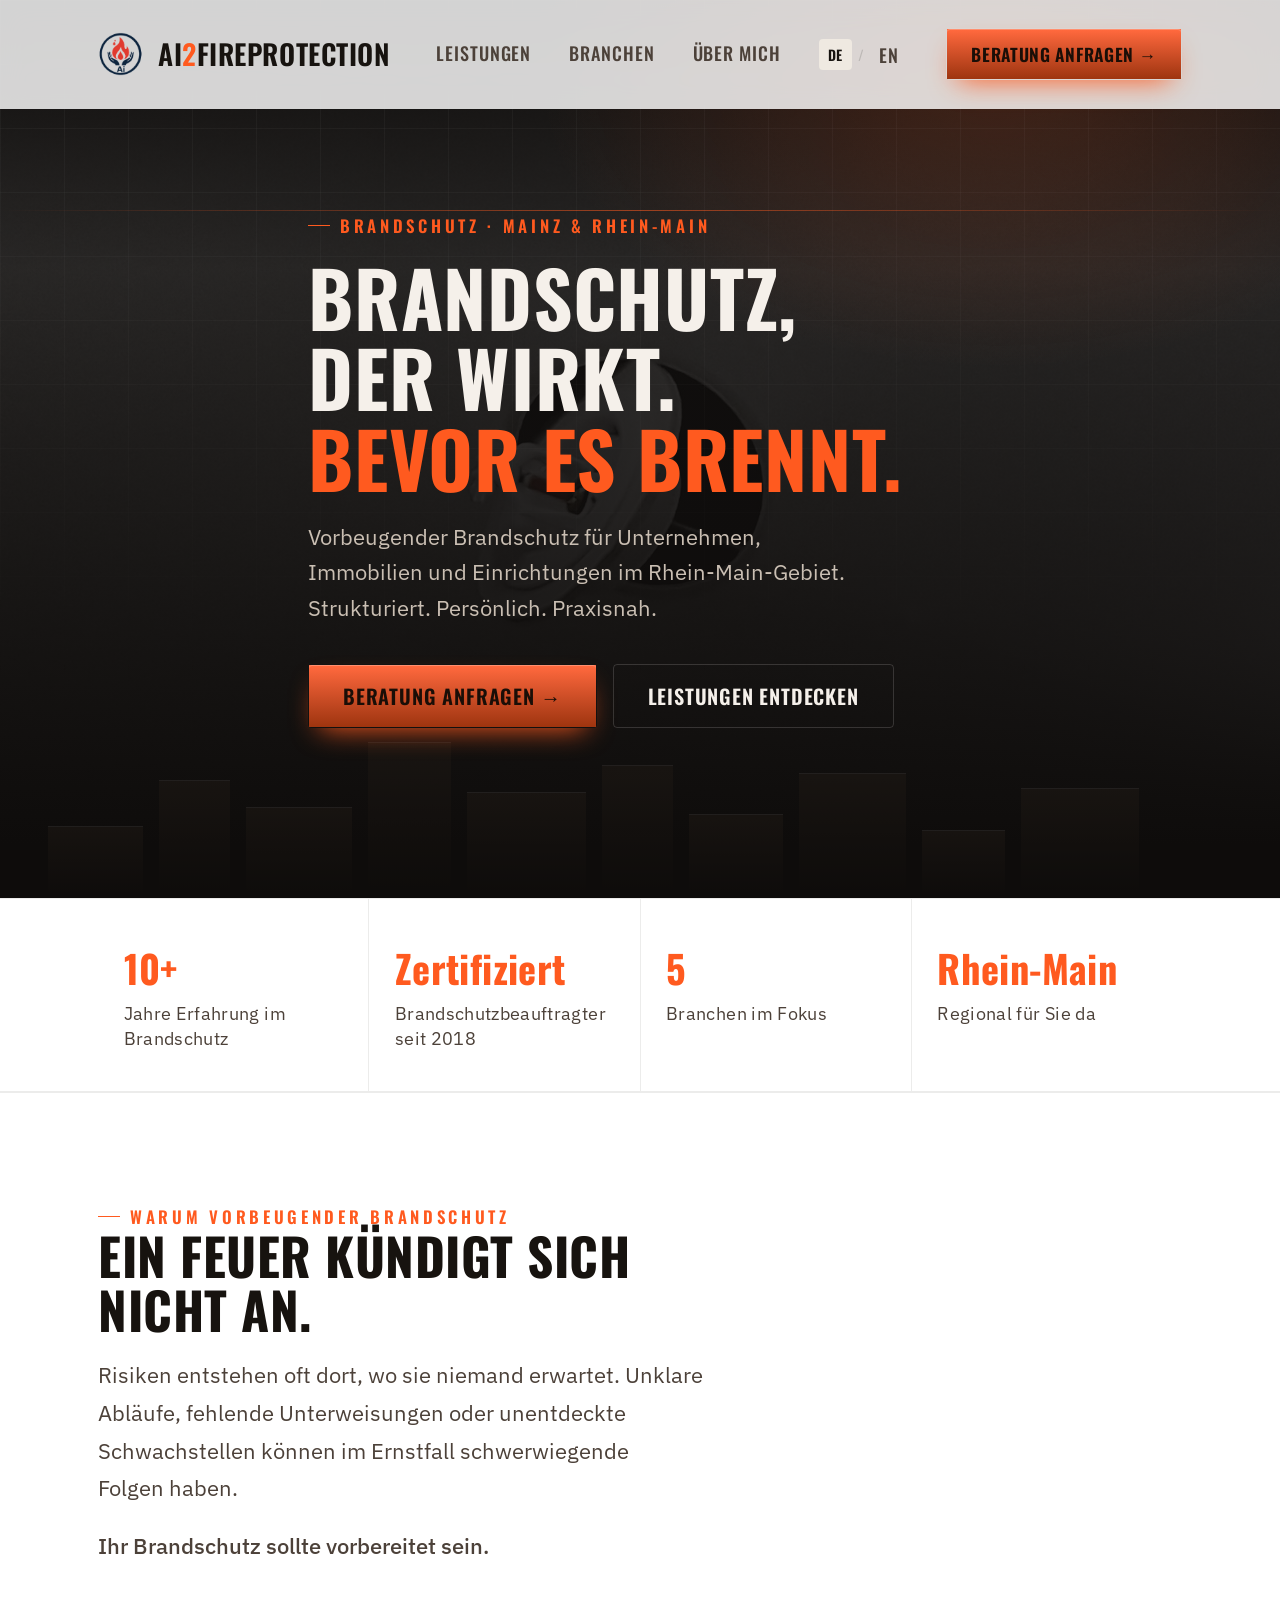
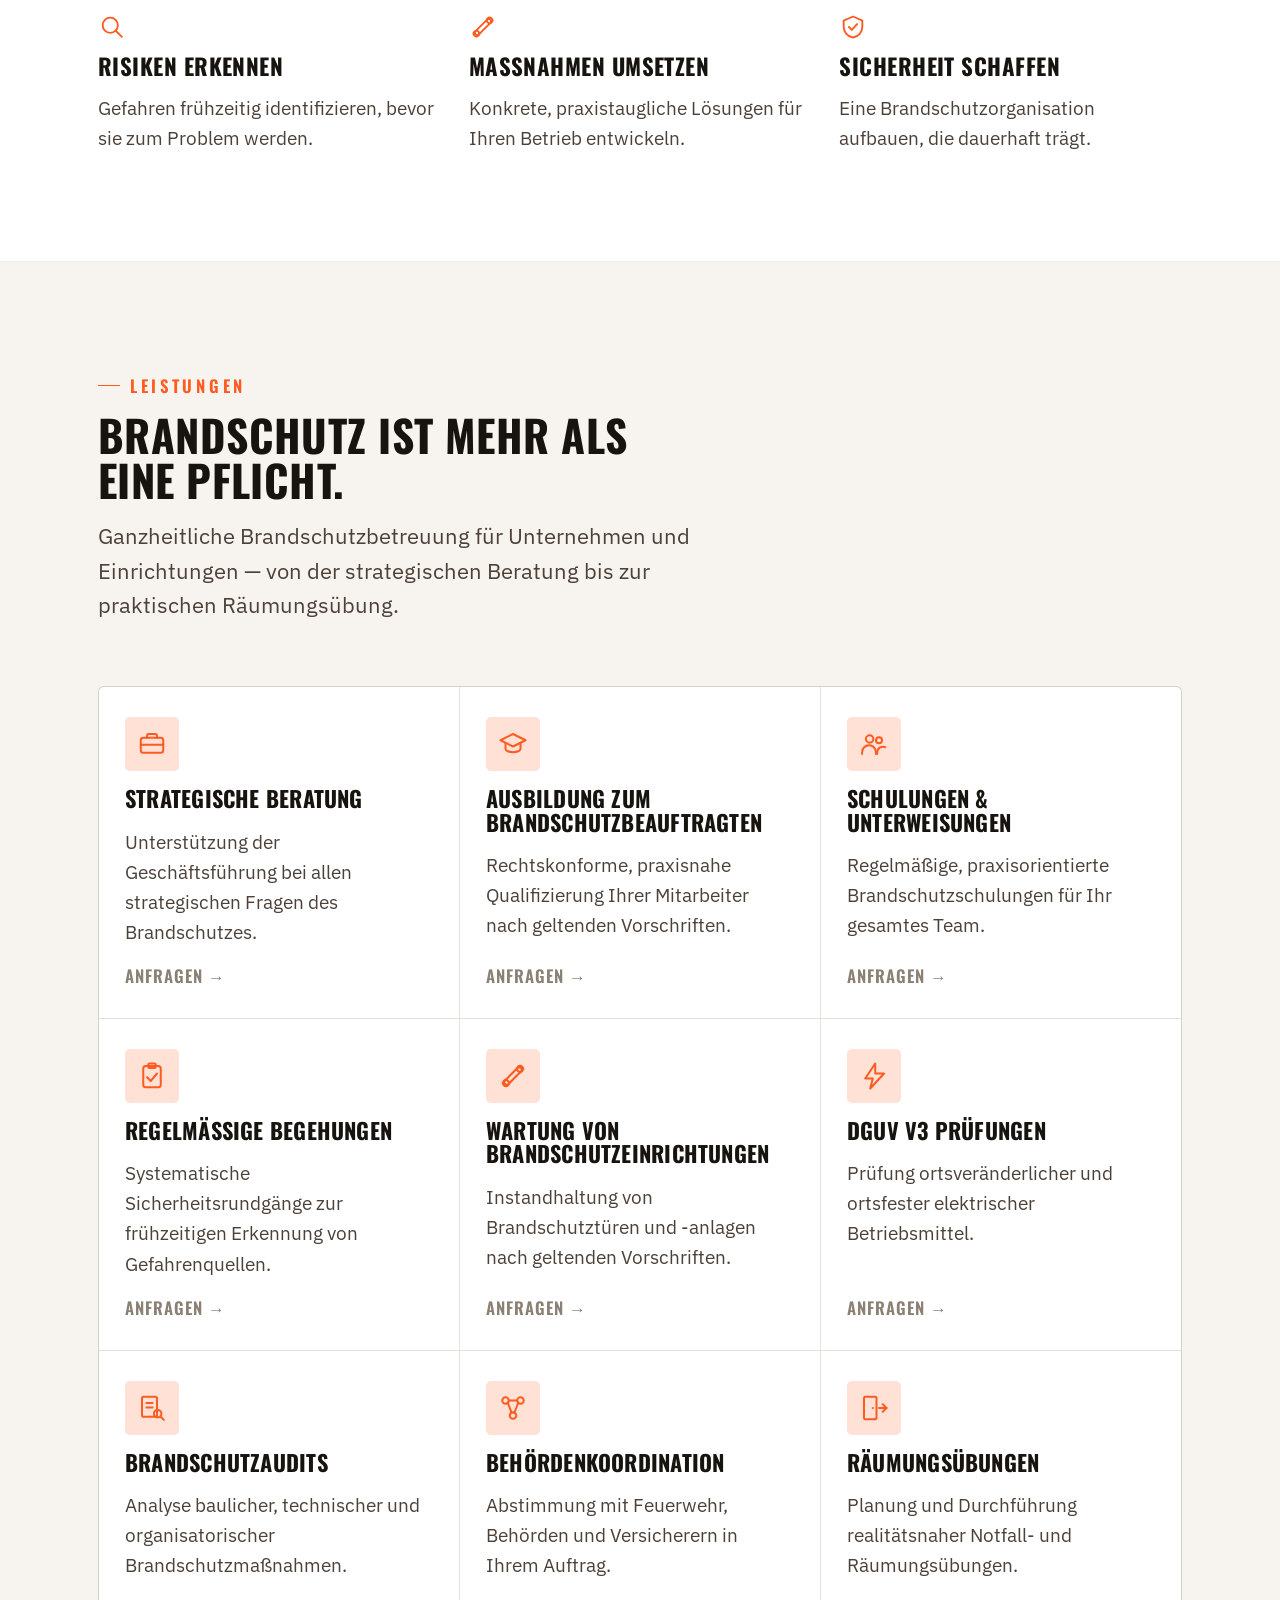
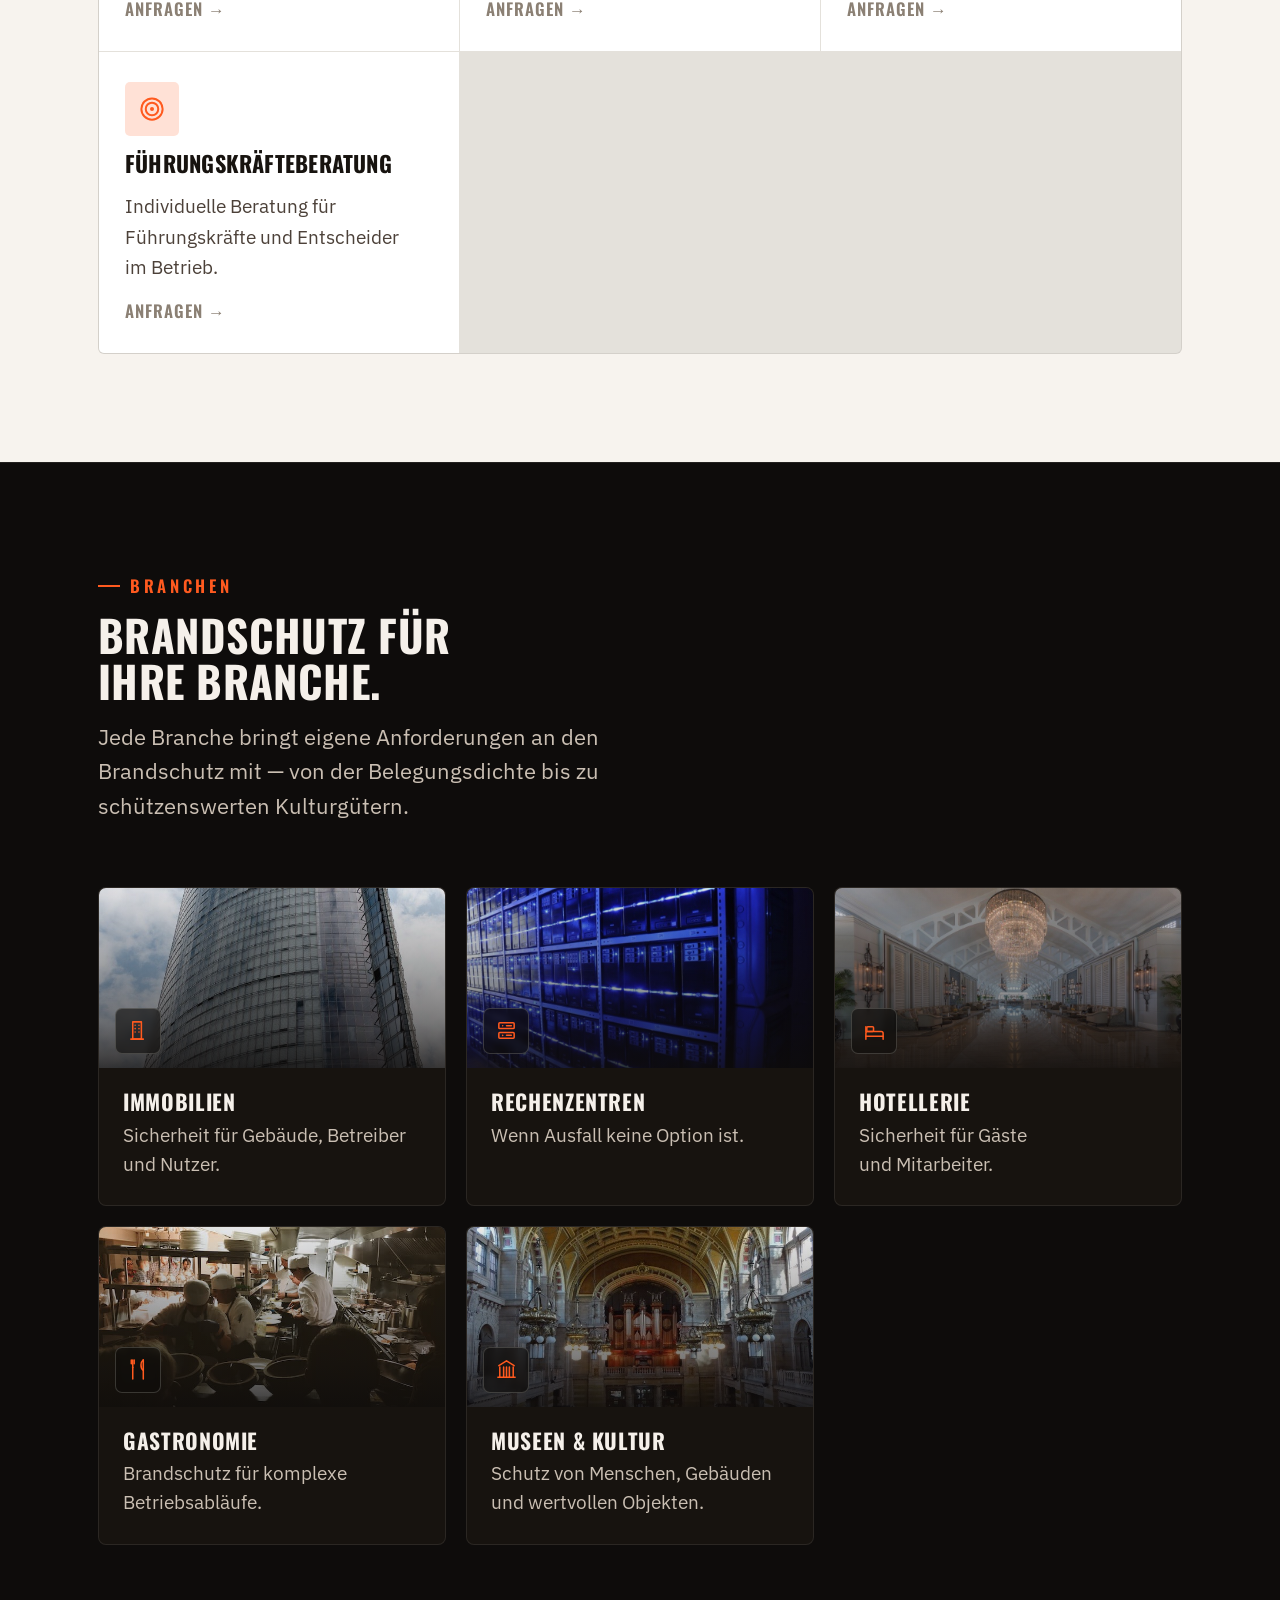
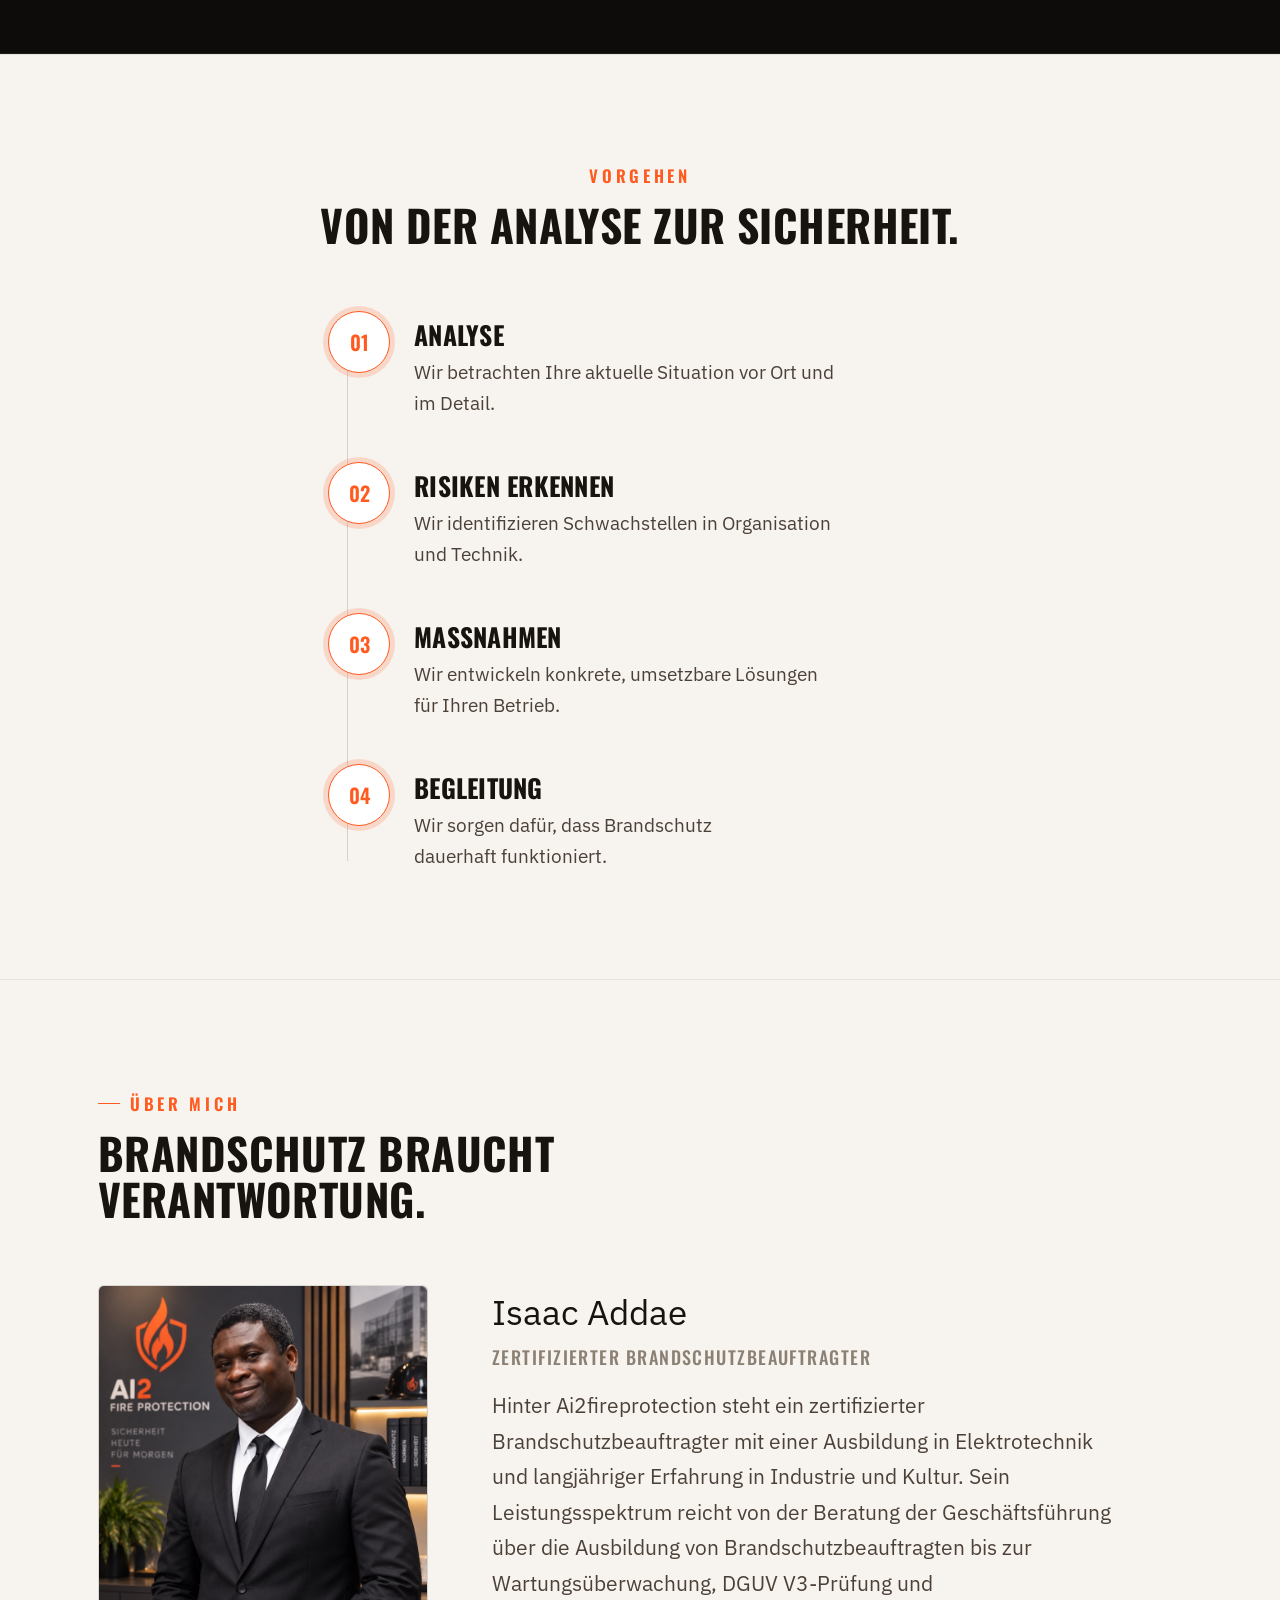
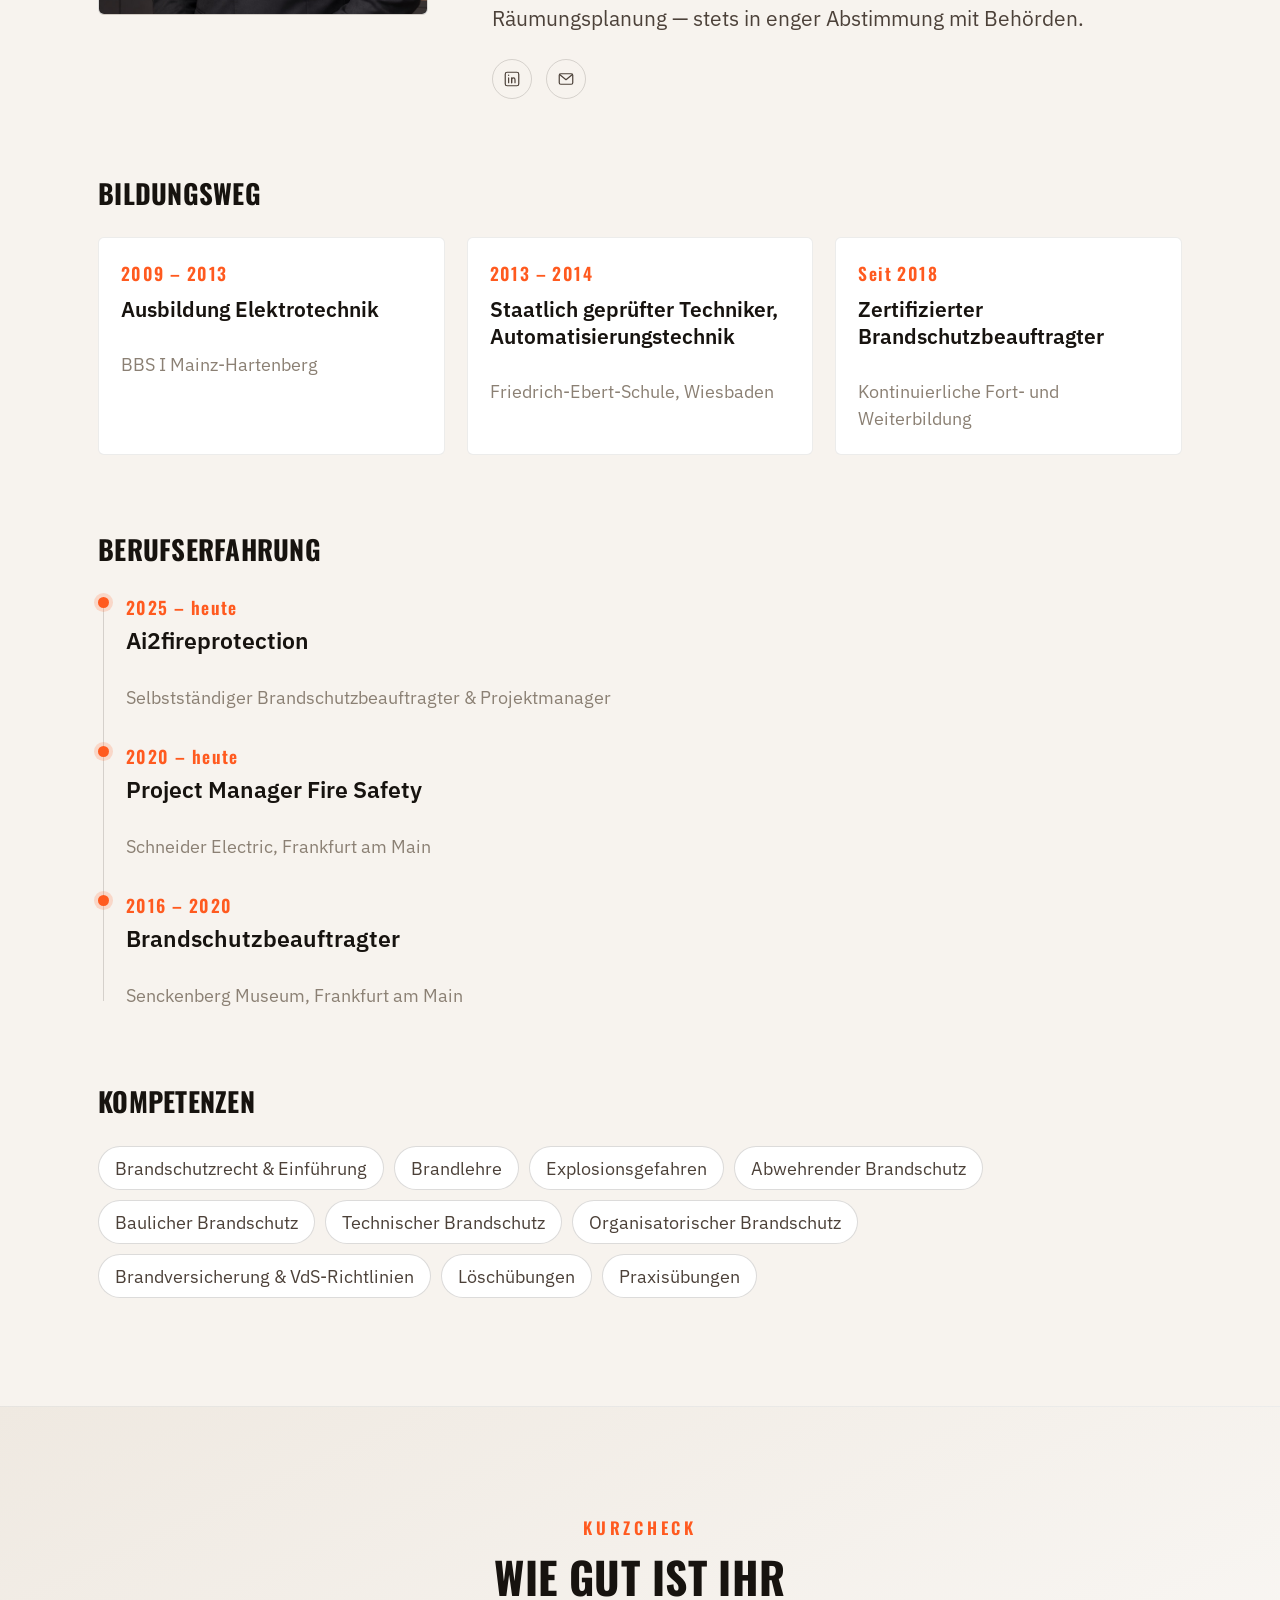
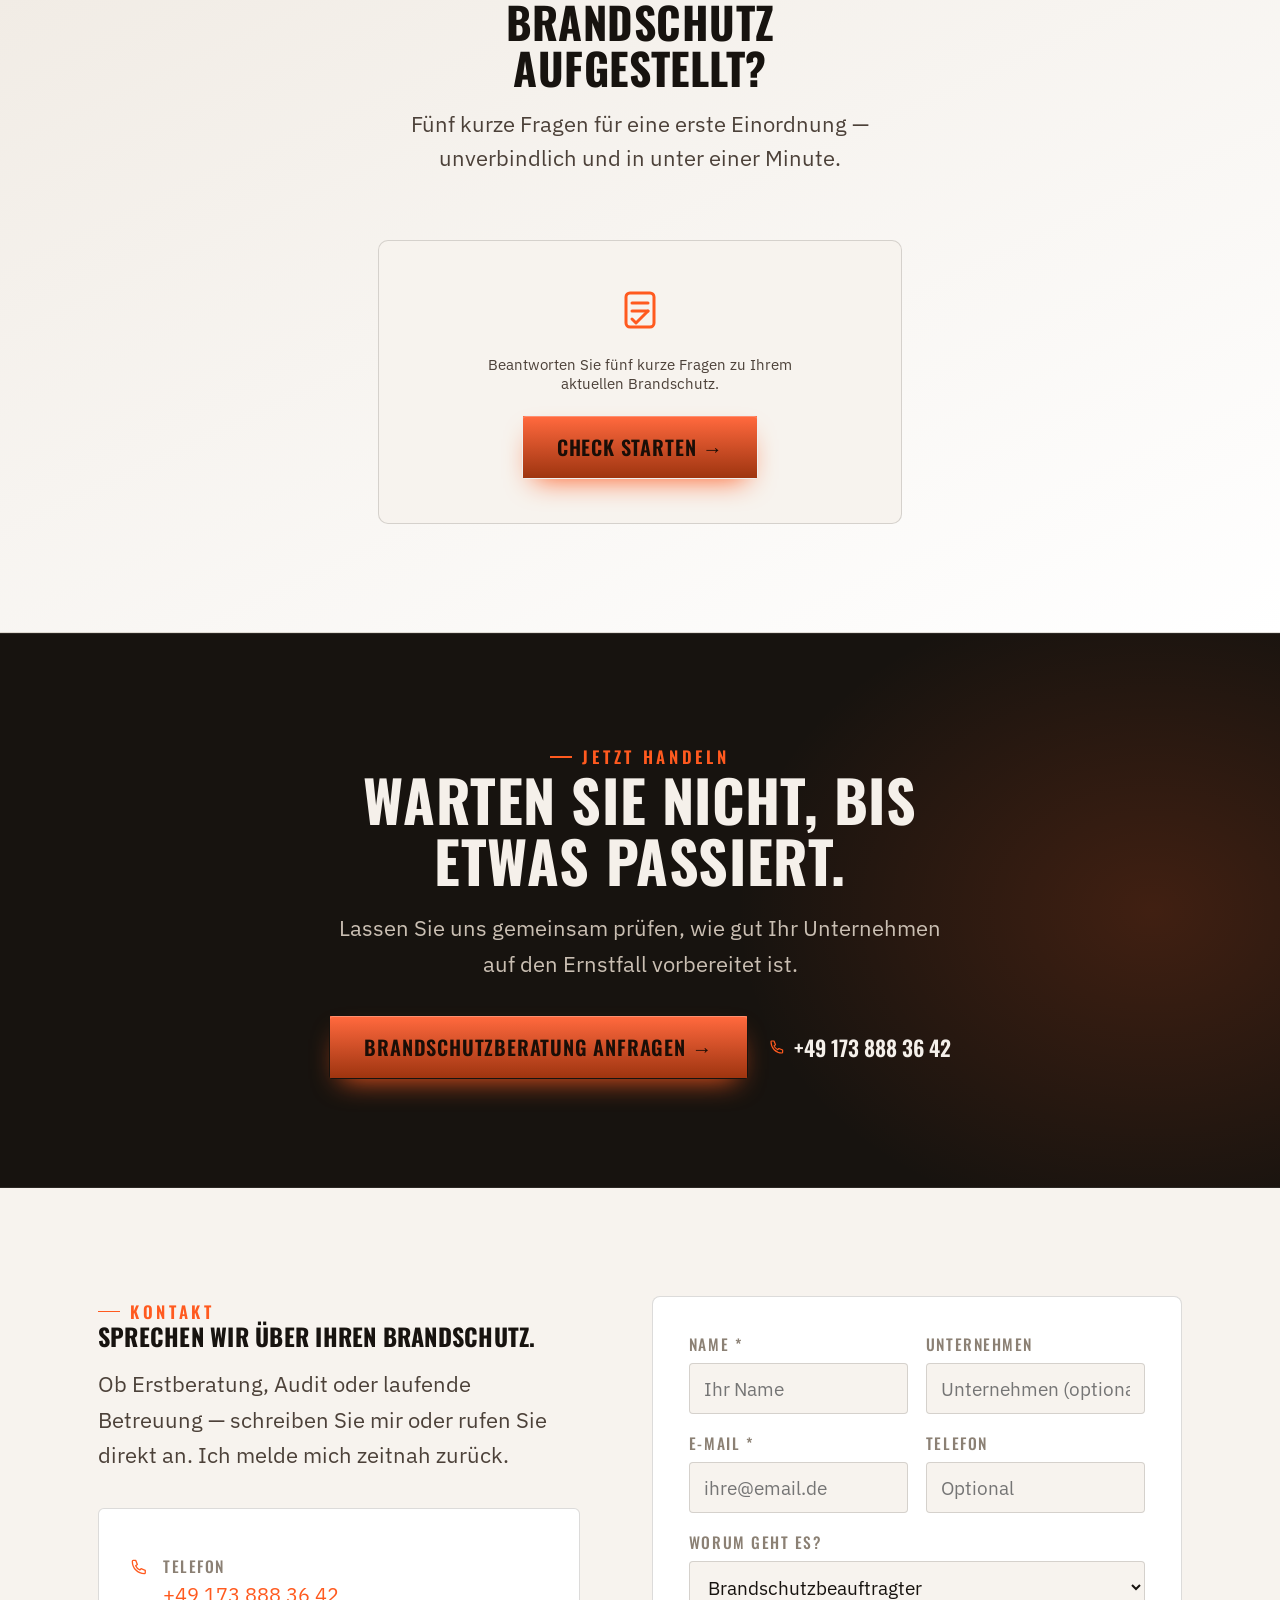
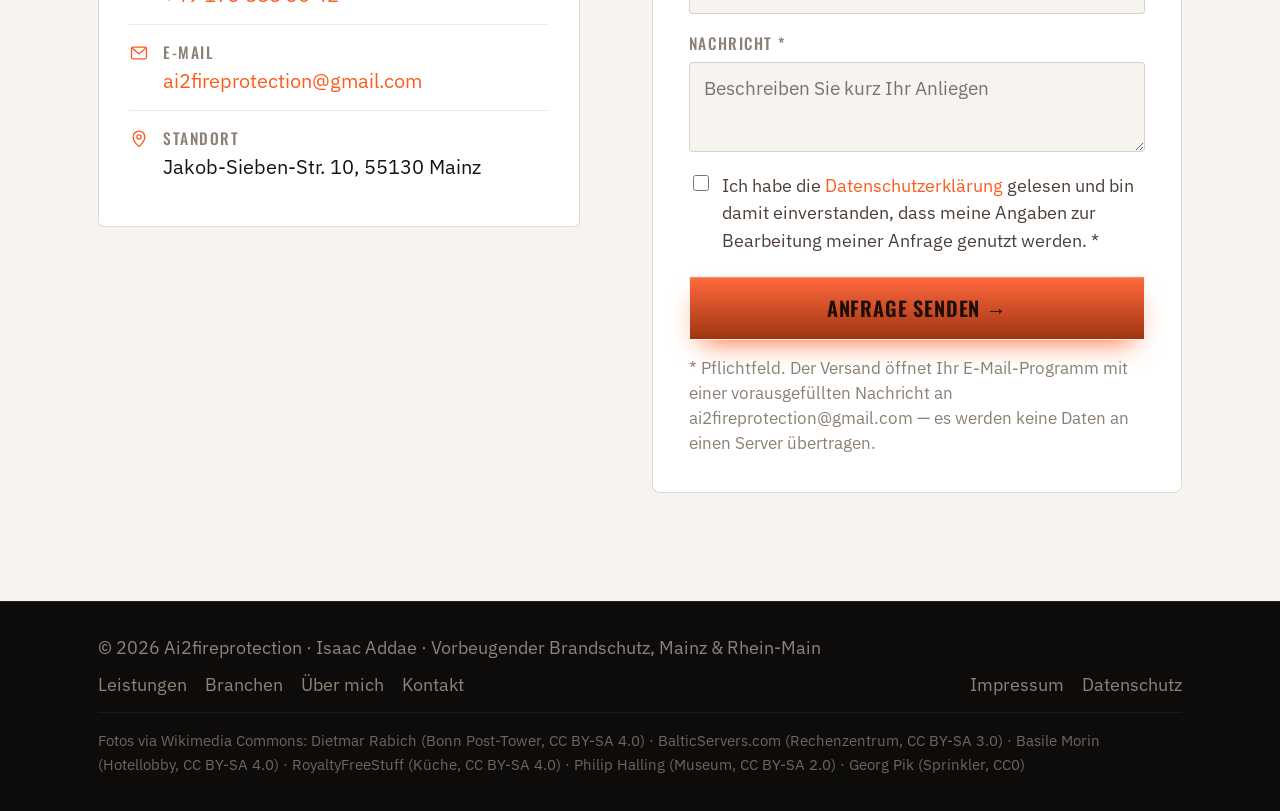
==== commit 70247b67: "Replace placeholder icon with real Ai2fireprotection logo - Crop/clean the provided logo screenshot " ====
--- a/index.html
+++ b/index.html
@@ -16,7 +16,7 @@
   <meta property="og:description" content="Zertifizierter Brandschutzbeauftragter für Beratung, Schulungen, Begehungen, DGUV V3 und Evakuierungsplanung im Rhein-Main-Gebiet.">
   <meta property="og:url" content="https://ai2fireprotection.de/">
   <meta name="twitter:card" content="summary">
-  <link rel="icon" href="data:image/svg+xml,%3Csvg xmlns='http://www.w3.org/2000/svg' viewBox='0 0 100 100'%3E%3Ctext y='.9em' font-size='90'%3E%F0%9F%94%A5%3C/text%3E%3C/svg%3E">
+  <link rel="icon" href="images/logo.png">
   <link rel="stylesheet" href="styles.css">
   <script type="application/ld+json">
   {
@@ -46,9 +46,7 @@
   <header class="nav">
     <div class="container nav-inner">
       <a class="brand" href="#top">
-        <svg class="brand-mark" viewBox="0 0 24 24" fill="none" stroke="currentColor" stroke-width="1.5" stroke-linecap="round" stroke-linejoin="round">
-          <path d="M12 2c2.2 3 3.4 5.1 3.4 7.3 0 1-.4 1.8-1 2.5.9-.2 1.7-.8 2.1-1.7 1 1.3 1.5 2.7 1.5 4.1 0 3.7-3.1 6.8-8 6.8s-8-3.1-8-6.8c0-2.6 1.4-4.6 3-6.3-.1 1 .1 1.9.7 2.6-.3-3.6 1.6-6.4 6.3-8.5Z"/>
-        </svg>
+        <img class="brand-mark" src="images/logo.png" alt="Ai2fireprotection Logo">
         <span class="brand-word">Ai<b>2</b>FireProtection</span>
       </a>
       <input type="checkbox" id="nav-toggle" class="nav-toggle-input">
@@ -56,6 +54,11 @@
         <a href="#leistungen">Leistungen</a>
         <a href="#branchen">Branchen</a>
         <a href="#ueber-mich">Über mich</a>
+        <div class="lang-switch">
+          <span class="lang-current">DE</span>
+          <span class="lang-sep">/</span>
+          <a href="en/index.html">EN</a>
+        </div>
         <a href="#kontakt" class="btn btn-accent btn-sm">Beratung anfragen →</a>
       </nav>
       <label for="nav-toggle" class="nav-toggle-btn" aria-label="Menü öffnen">
--- a/styles.css
+++ b/styles.css
@@ -148,7 +148,7 @@
     }
     .nav-inner { display: flex; align-items: center; justify-content: space-between; gap: 24px; }
     .brand { display: flex; align-items: center; gap: 12px; }
-    .brand-mark { width: 48px; height: 48px; color: var(--accent); flex: none; transition: transform 0.45s cubic-bezier(.34,1.56,.64,1); }
+    .brand-mark { width: 48px; height: 48px; object-fit: contain; flex: none; transition: transform 0.45s cubic-bezier(.34,1.56,.64,1); }
     .brand:hover .brand-mark { transform: rotate(-8deg) scale(1.1); }
     .brand-word { font-size: 28px; font-weight: 600; letter-spacing: 0.02em; }
     .brand-word b { color: var(--accent); font-weight: 600; }
@@ -177,6 +177,24 @@
     .nav-links a:not(.btn):hover { color: var(--text); }
     .nav-links a:not(.btn):hover::after { transform: scaleX(1); transform-origin: left; }
     .nav-toggle-btn { display: none; cursor: pointer; padding: 8px; color: var(--text); }
+    /* ---------- language switch ---------- */
+    .lang-switch {
+      display: flex;
+      align-items: center;
+      gap: 6px;
+      font-family: "Oswald", sans-serif;
+      font-size: 14px;
+      font-weight: 600;
+      letter-spacing: 0.04em;
+    }
+    .lang-switch a, .lang-switch span {
+      padding: 5px 9px;
+      border-radius: 4px;
+      color: var(--text-mute);
+    }
+    .lang-switch a:hover { color: var(--accent); background: var(--accent-soft); }
+    .lang-switch .lang-current { color: var(--text); background: var(--bg-elev-2); }
+    .lang-switch .lang-sep { padding: 0; color: var(--line-strong); }
 
     /* ---------- reveal ---------- */
     .reveal { opacity: 0; transform: translateY(22px); transition: opacity 0.7s ease, transform 0.7s ease; }
@@ -306,7 +324,7 @@
     .process-text p { margin-top: 8px; color: var(--text-dim); font-size: 19.4px; line-height: 1.6; max-width: 420px; }
 
     /* ---------- about ---------- */
-    .about-top { display: grid; grid-template-columns: 260px 1fr; gap: clamp(32px, 5vw, 64px); align-items: start; }
+    .about-top { display: grid; grid-template-columns: 330px 1fr; gap: clamp(32px, 5vw, 64px); align-items: start; }
     .avatar { width: 100%; aspect-ratio: 1; border-radius: 6px; background: linear-gradient(155deg, var(--bg-elev-2), var(--bg-elev)); border: 1px solid var(--line-strong); position: relative; overflow: hidden; }
     .avatar img { width: 100%; height: 100%; object-fit: cover; display: block; }
     .about-name { font-size: 34.9px; margin-top: 4px; }
@@ -430,7 +448,7 @@
       .services-grid { grid-template-columns: 1fr; }
       .industries-grid { grid-template-columns: 1fr; }
       .about-top { grid-template-columns: 1fr; }
-      .avatar { max-width: 200px; }
+      .avatar { max-width: 260px; }
       .creds { grid-template-columns: 1fr; }
       .contact-wrap { grid-template-columns: 1fr; }
       .form-grid { grid-template-columns: 1fr; }
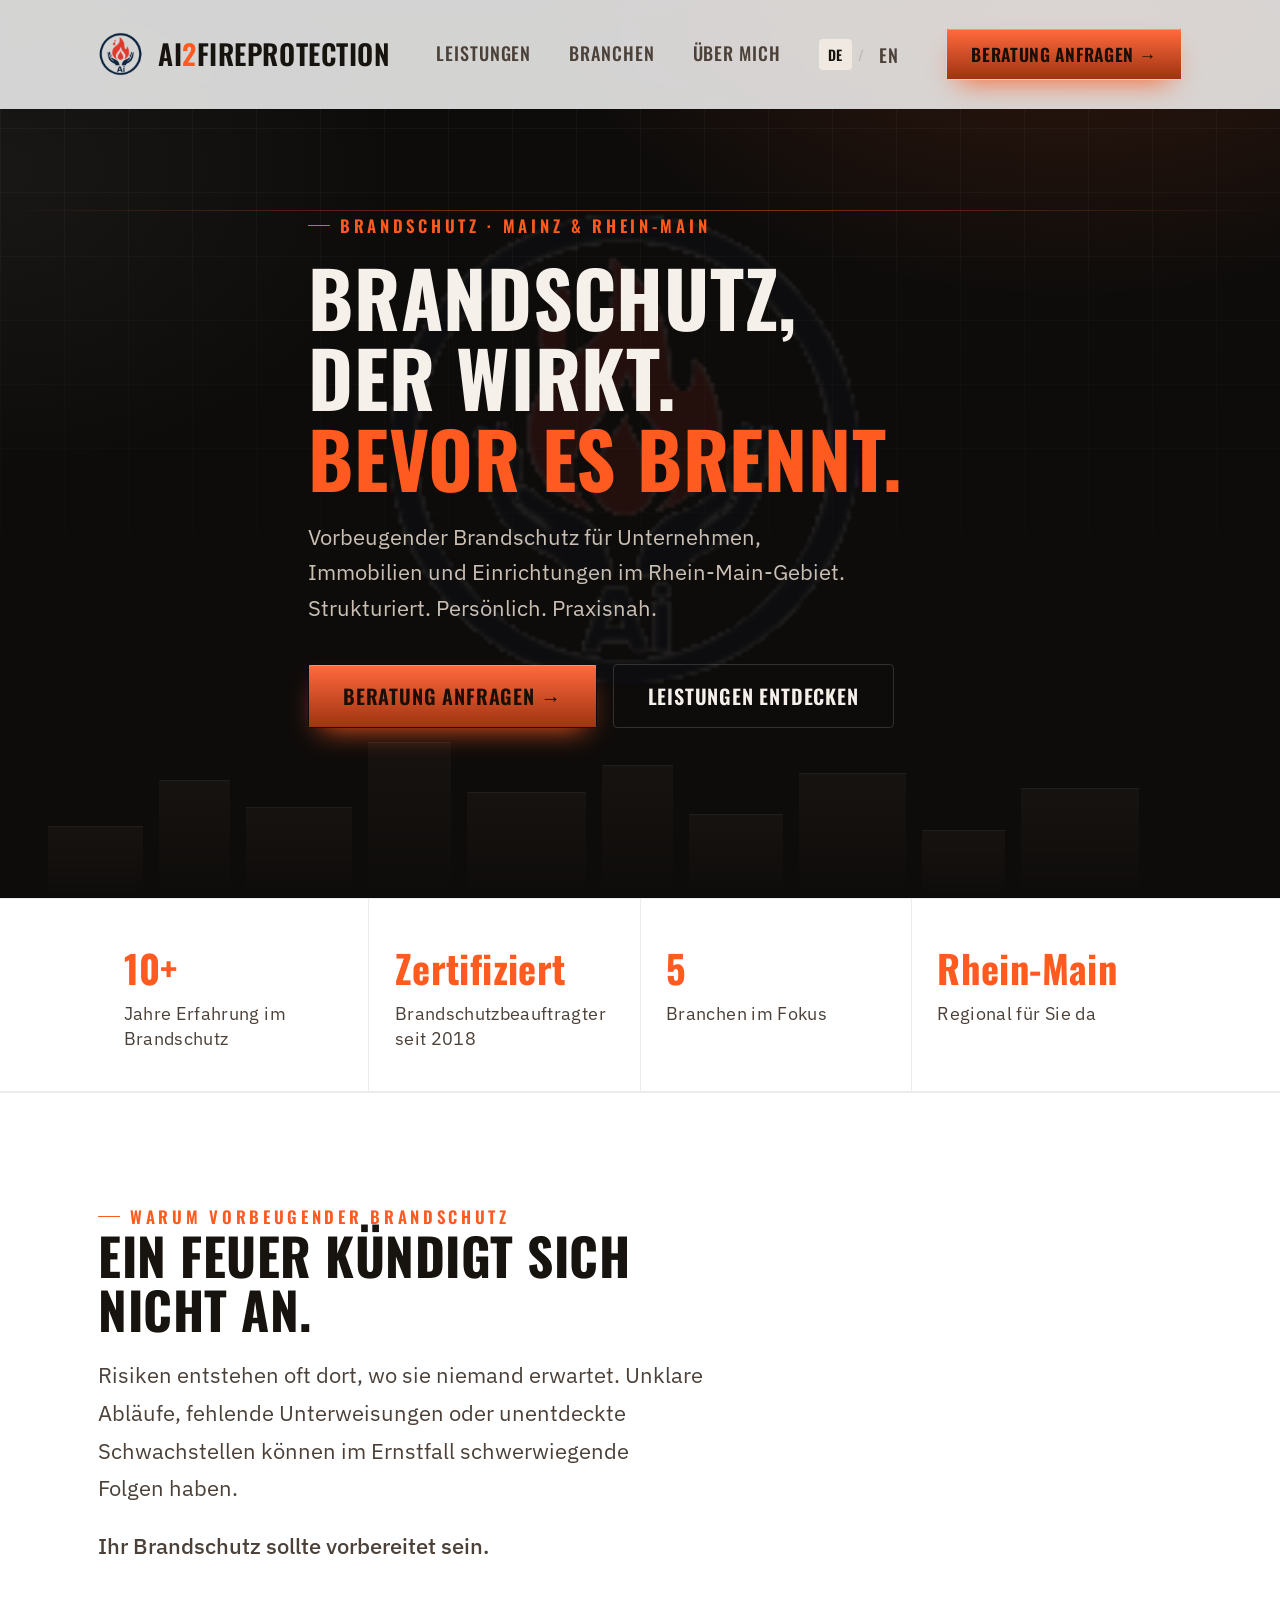
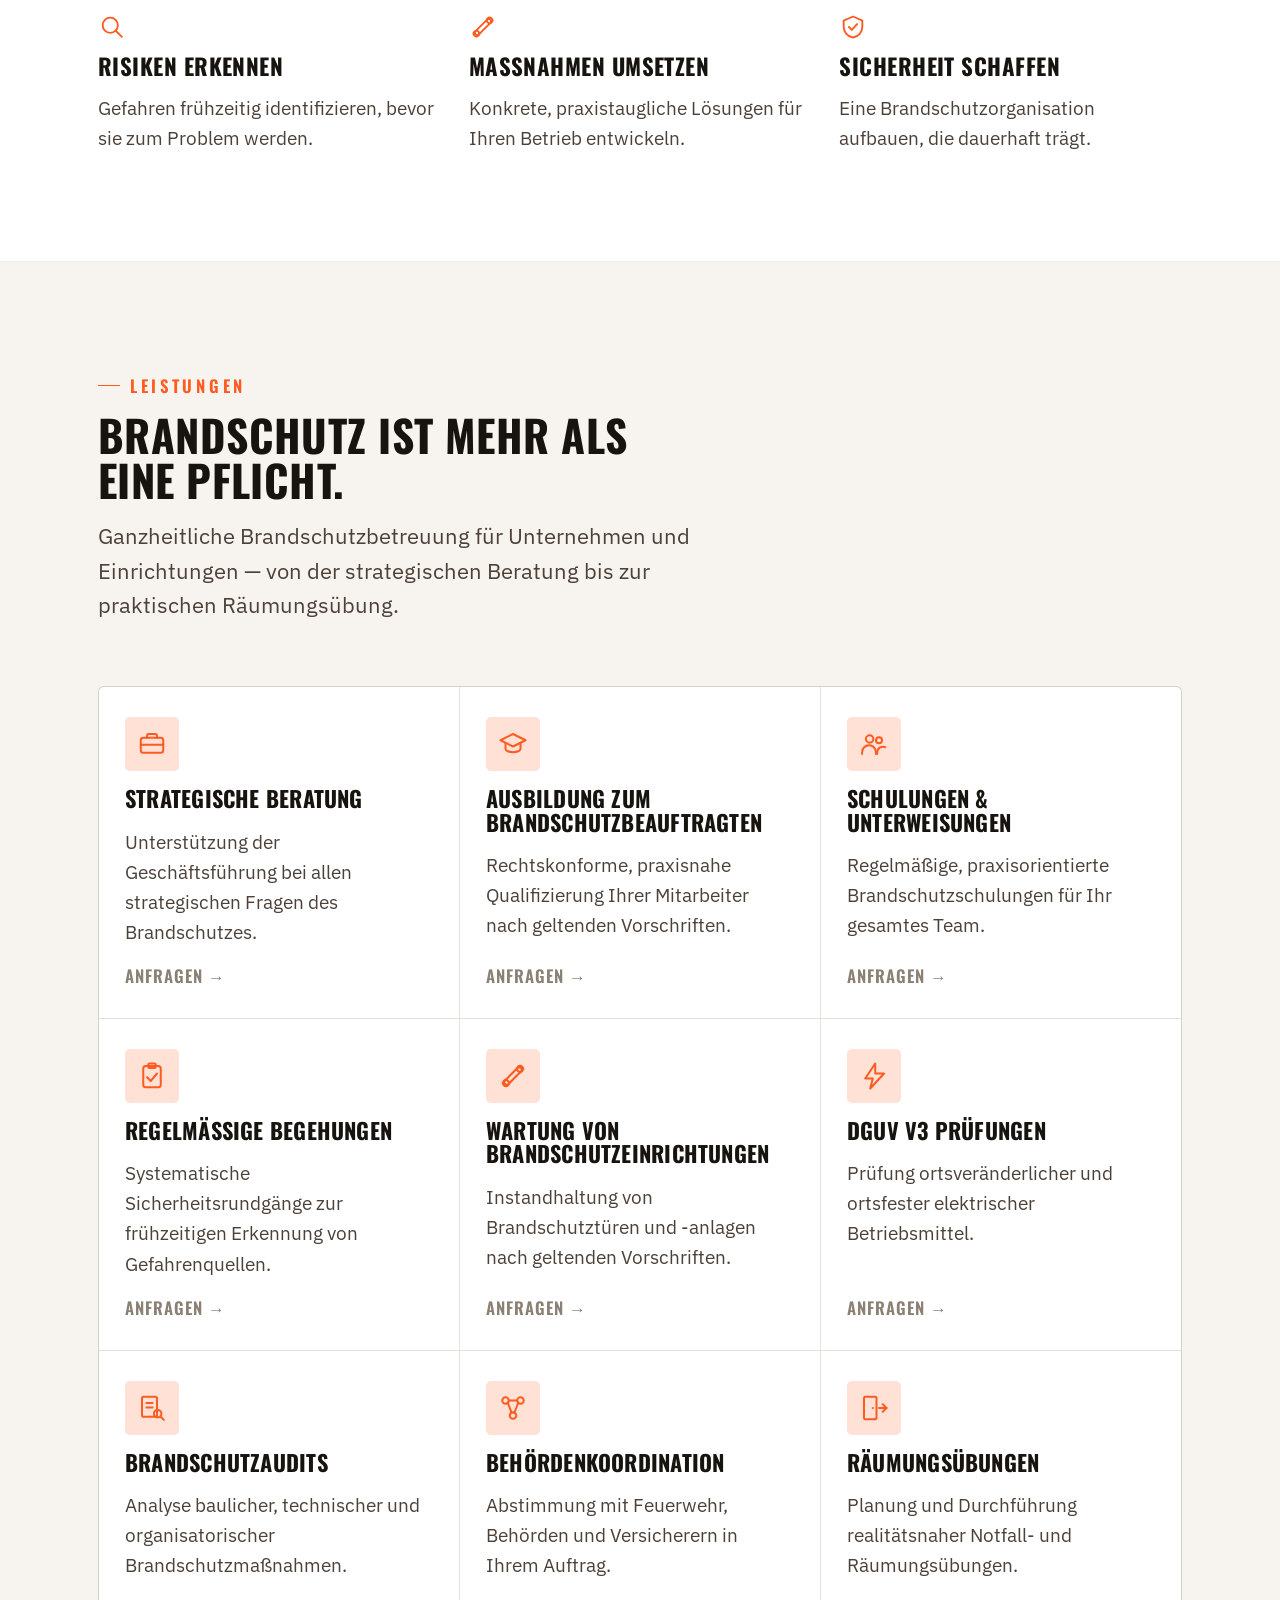
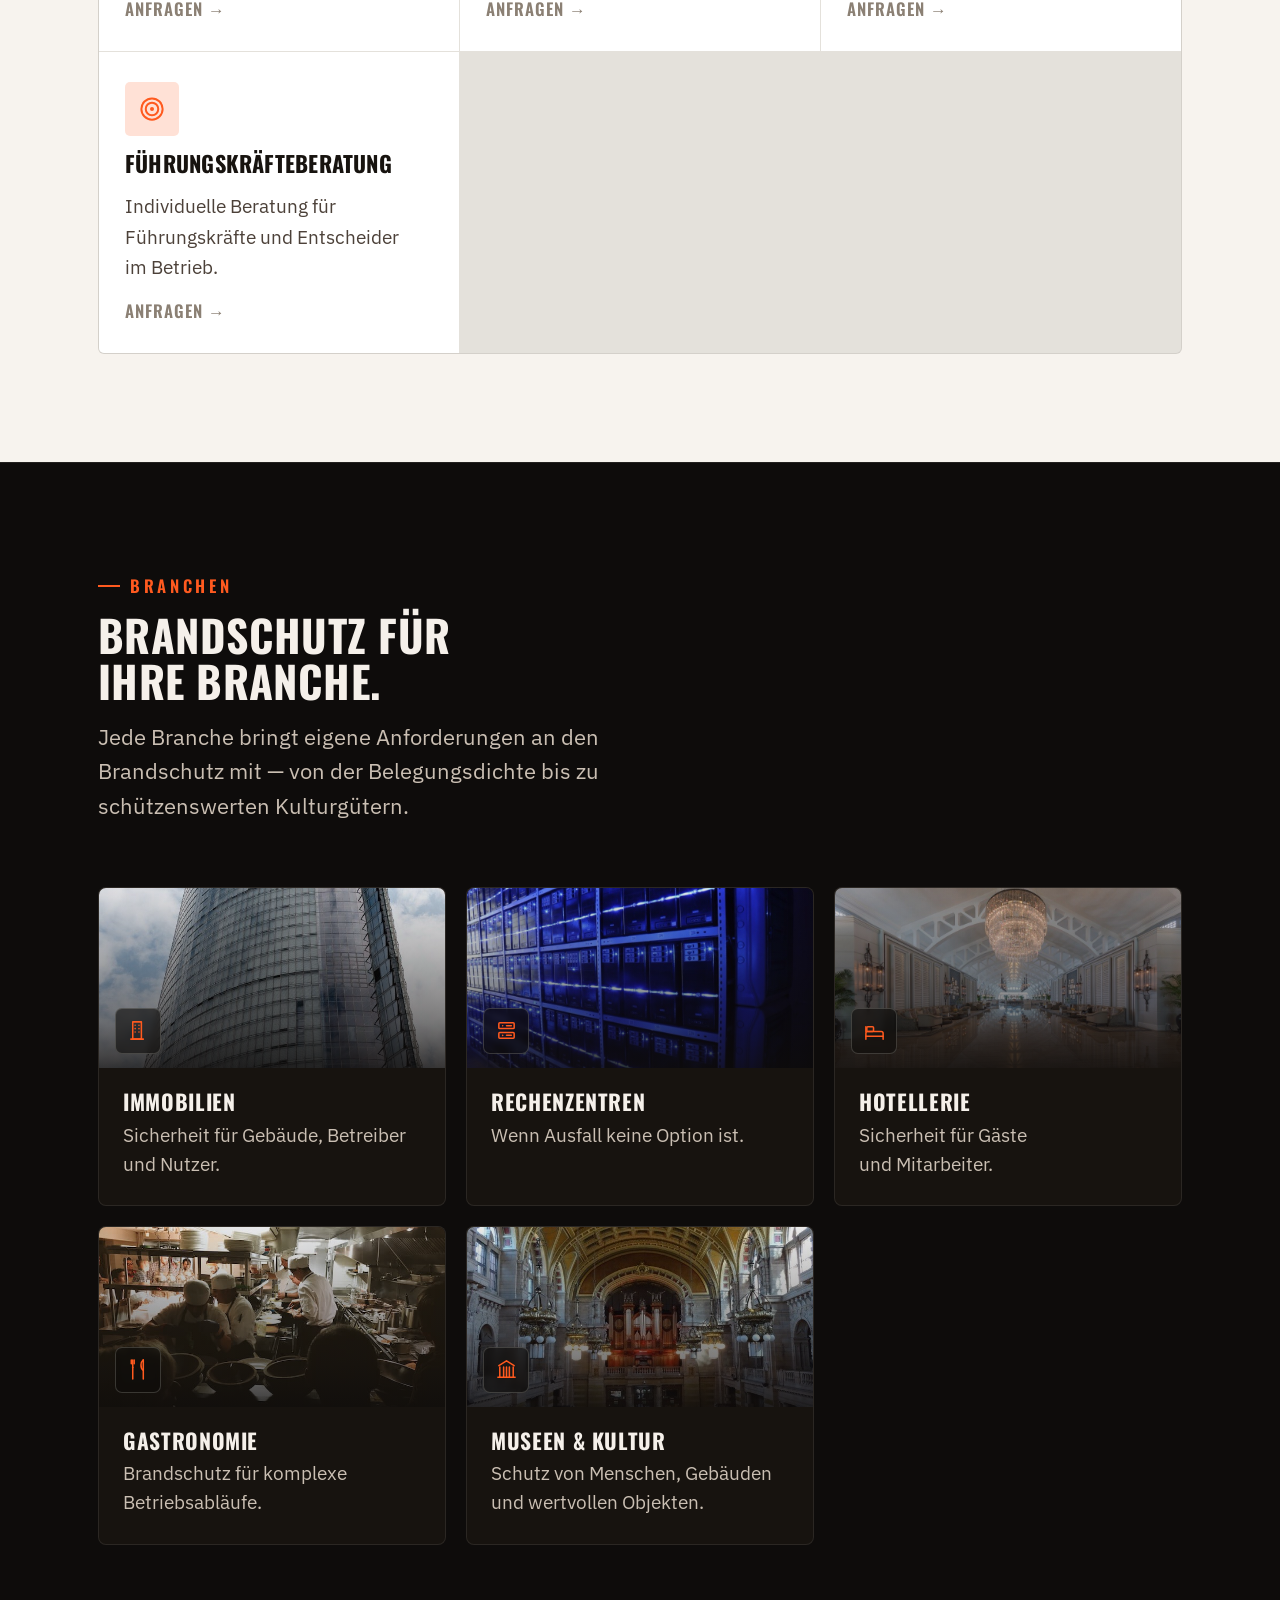
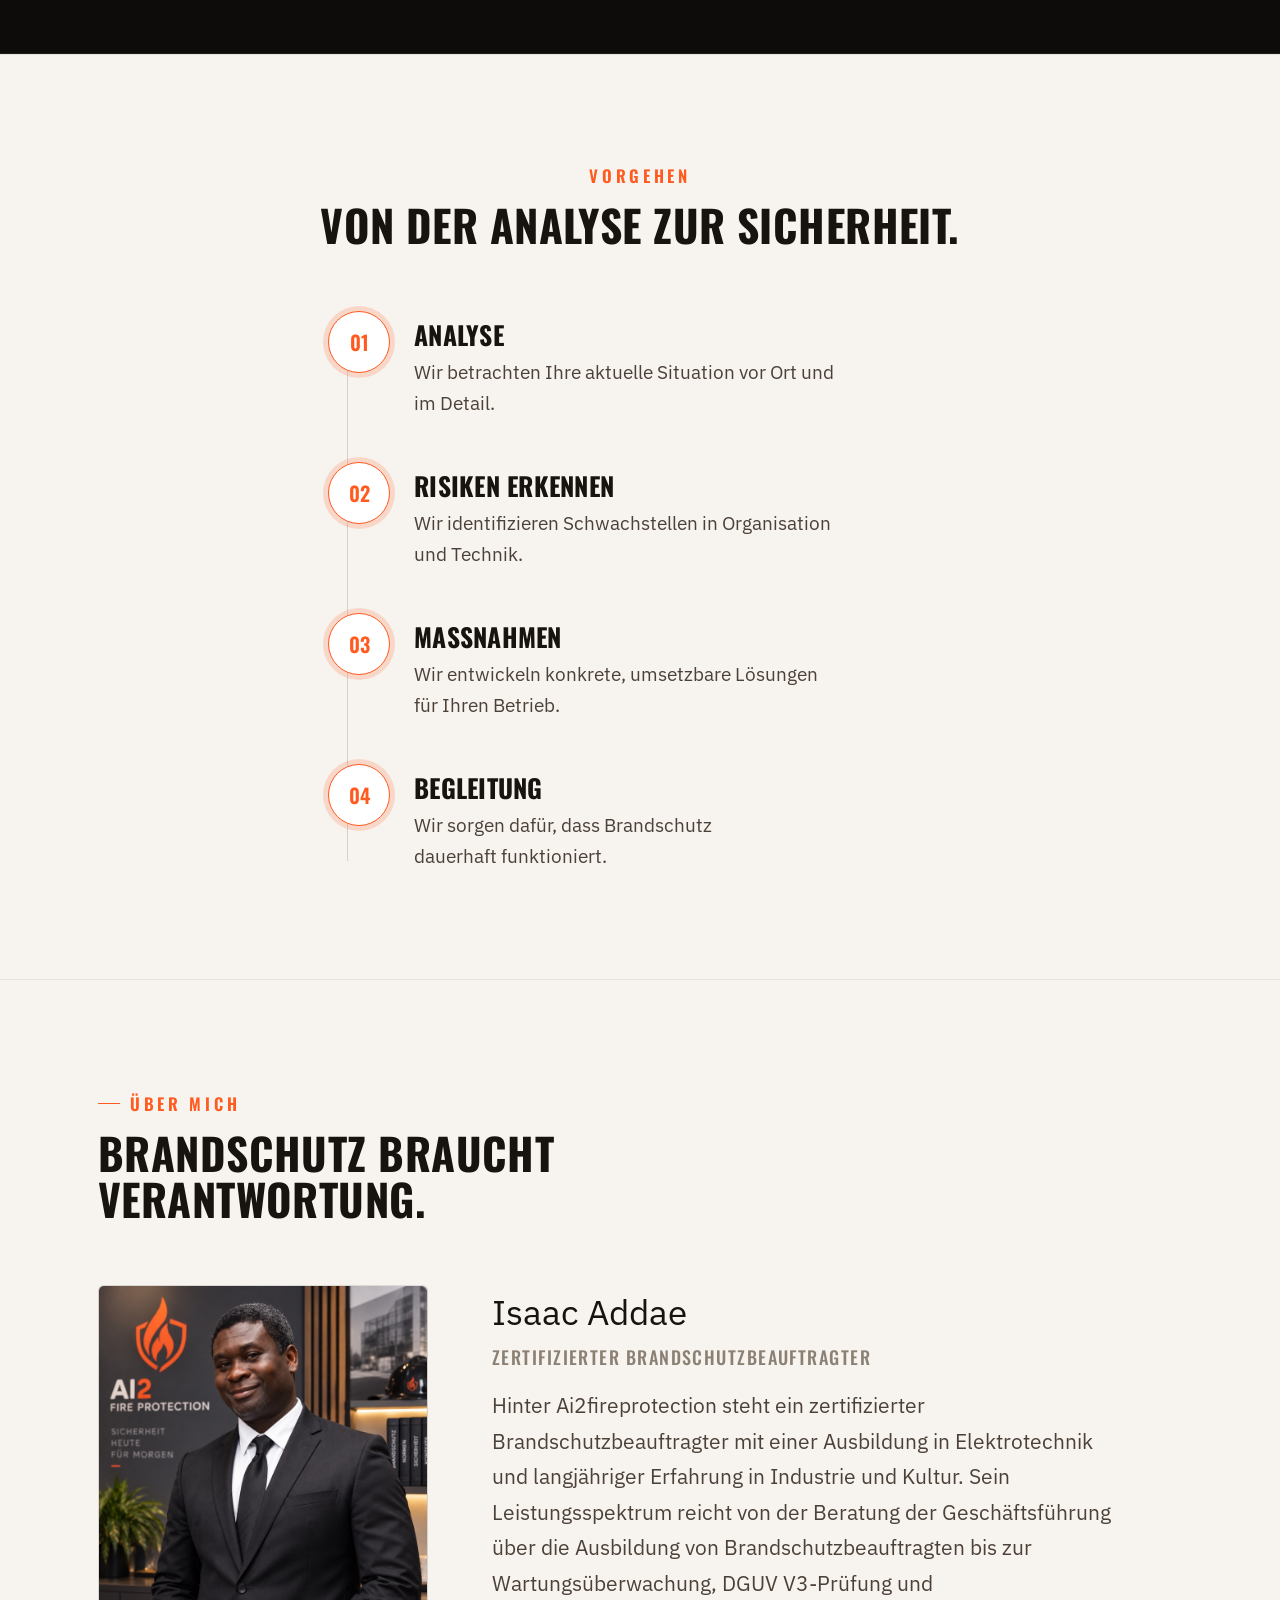
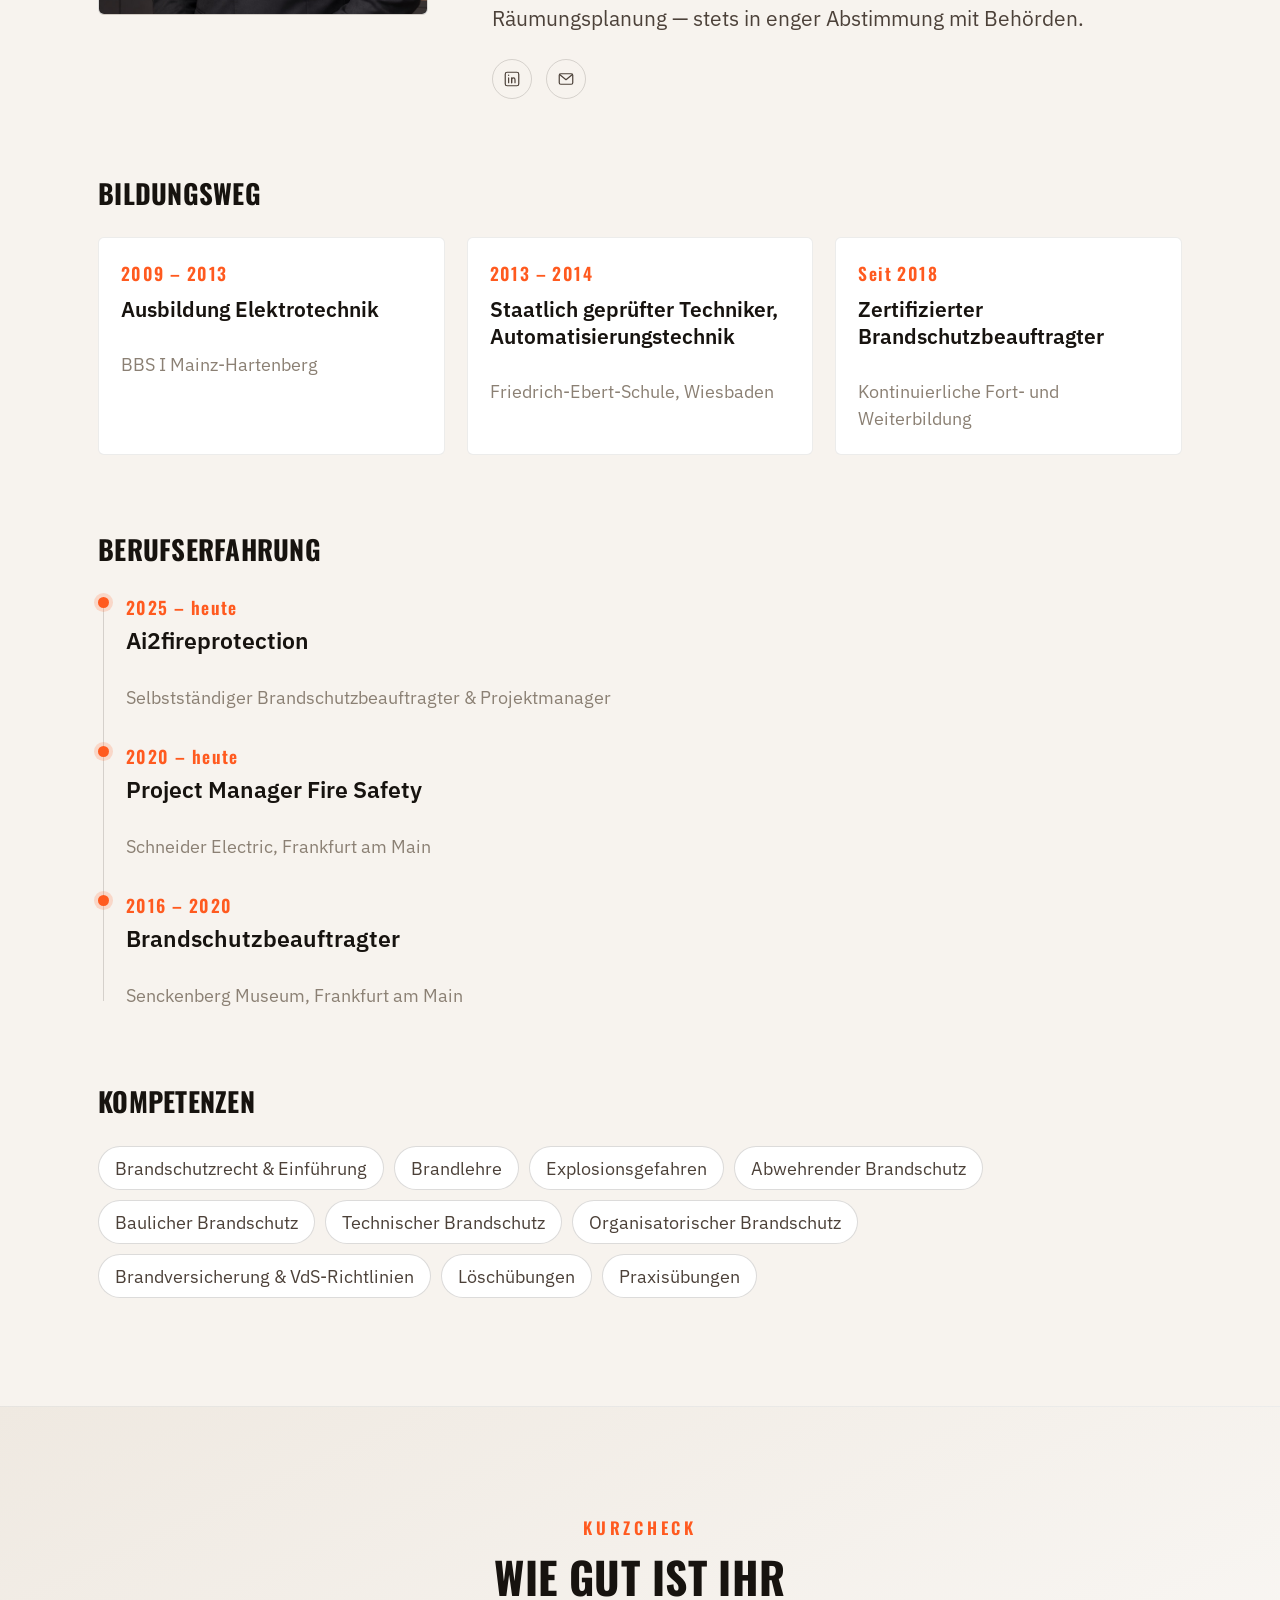
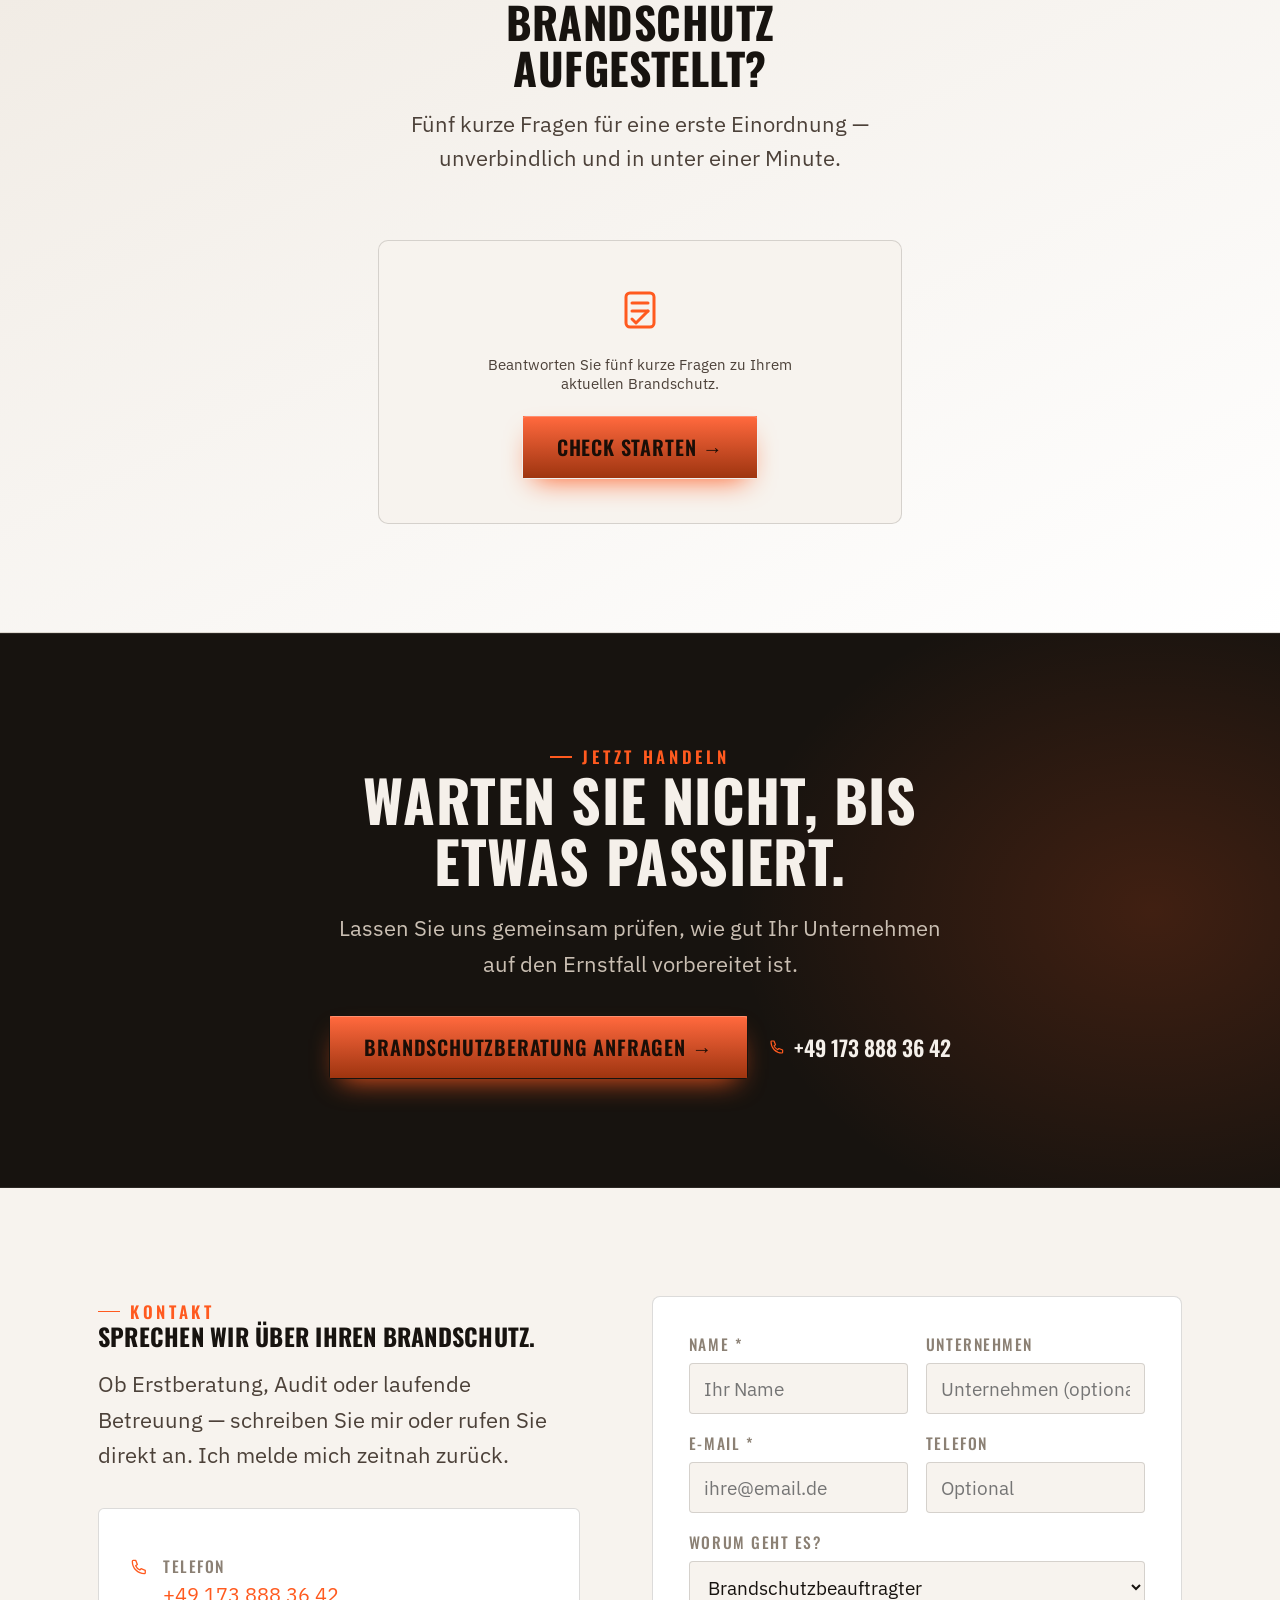
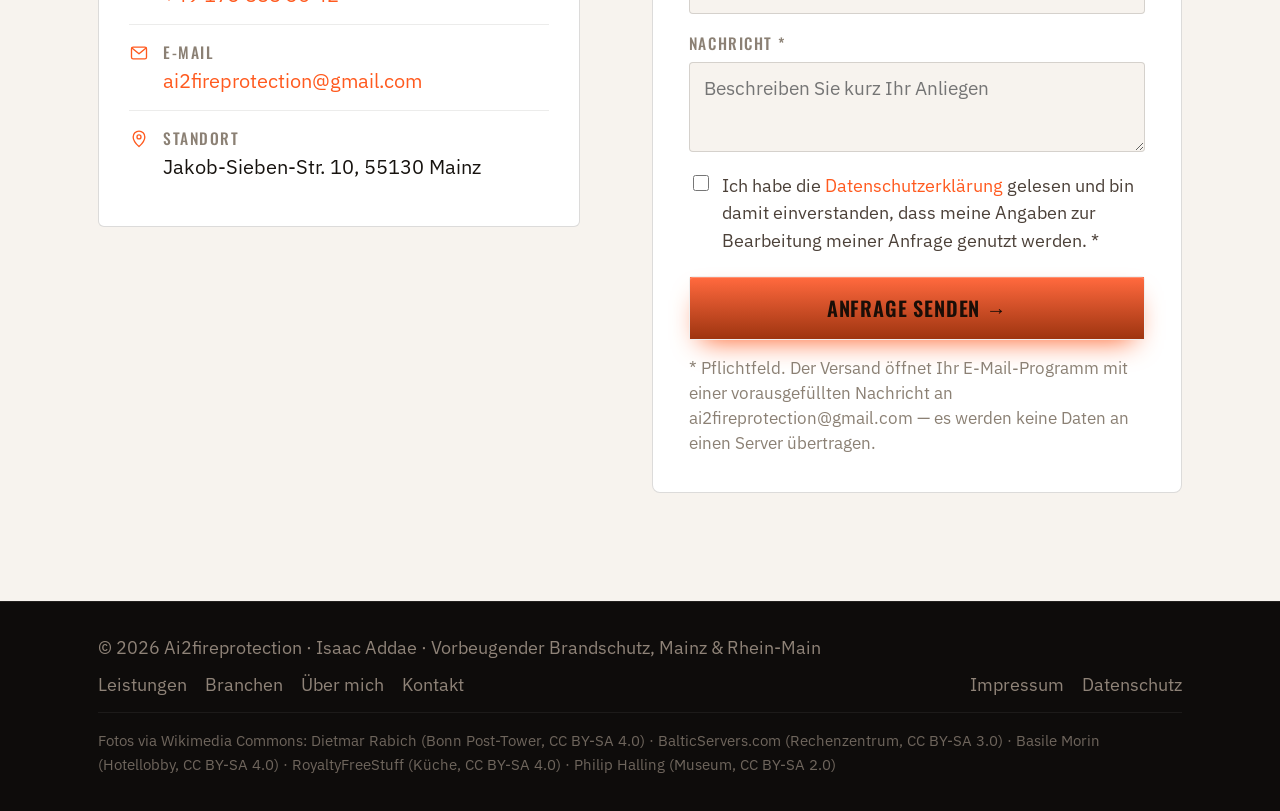
==== commit 79c056d0: "Replace hero background photo with logo watermark - Remove the sprinkler background photo from the h" ====
--- a/index.html
+++ b/index.html
@@ -69,7 +69,7 @@
 
   <!-- HERO -->
   <section class="hero dark-band">
-    <div class="hero-photo"><img src="images/hero-sprinkler.jpg" alt="" loading="eager" width="1600" height="1600"></div>
+    <div class="hero-logo"><img src="images/logo.png" alt="" loading="eager"></div>
     <div class="scanline"></div>
     <div class="skyline" aria-hidden="true">
       <i style="width:8%;height:38%;"></i><i style="width:6%;height:62%;"></i><i style="width:9%;height:48%;"></i>
@@ -488,7 +488,7 @@
         </nav>
         <span class="fine"><a href="impressum.html">Impressum</a><a href="datenschutz.html">Datenschutz</a></span>
       </div>
-      <p class="photo-credits">Fotos via Wikimedia Commons: Dietmar Rabich (Bonn Post-Tower, CC BY-SA 4.0) · BalticServers.com (Rechenzentrum, CC BY-SA 3.0) · Basile Morin (Hotellobby, CC BY-SA 4.0) · RoyaltyFreeStuff (Küche, CC BY-SA 4.0) · Philip Halling (Museum, CC BY-SA 2.0) · Georg Pik (Sprinkler, CC0)</p>
+      <p class="photo-credits">Fotos via Wikimedia Commons: Dietmar Rabich (Bonn Post-Tower, CC BY-SA 4.0) · BalticServers.com (Rechenzentrum, CC BY-SA 3.0) · Basile Morin (Hotellobby, CC BY-SA 4.0) · RoyaltyFreeStuff (Küche, CC BY-SA 4.0) · Philip Halling (Museum, CC BY-SA 2.0)</p>
     </div>
   </footer>
 
--- a/styles.css
+++ b/styles.css
@@ -209,20 +209,15 @@
       overflow: hidden;
       background: var(--bg);
     }
-    .hero-photo { position: absolute; inset: 0; z-index: 0; overflow: hidden; }
-    .hero-photo img { width: 100%; height: 100%; object-fit: cover; object-position: center 30%; opacity: 0.32; filter: saturate(0.65) contrast(1.05); }
-    .hero-photo::after {
-      content: "";
-      position: absolute; inset: 0;
-      background:
-        radial-gradient(60% 55% at 78% 8%, var(--accent-soft), transparent 60%),
-        linear-gradient(180deg, var(--bg) 0%, rgba(14,12,11,0.5) 30%, var(--bg) 94%);
-    }
+    .hero-logo { position: absolute; inset: 0; z-index: 0; display: flex; align-items: center; justify-content: center; overflow: hidden; pointer-events: none; }
+    .hero-logo img { width: clamp(380px, 42vw, 680px); height: auto; opacity: 0.1; }
     .hero::before {
       content: "";
       position: absolute; inset: -20% -10% auto -10%;
       height: 130%;
-      background: radial-gradient(40% 40% at 8% 30%, rgba(242,237,232,0.05), transparent 65%);
+      background:
+        radial-gradient(60% 55% at 78% 8%, var(--accent-soft), transparent 60%),
+        radial-gradient(40% 40% at 8% 30%, rgba(242,237,232,0.05), transparent 65%);
       animation: glow 10s ease-in-out infinite alternate;
       pointer-events: none;
       z-index: 0;
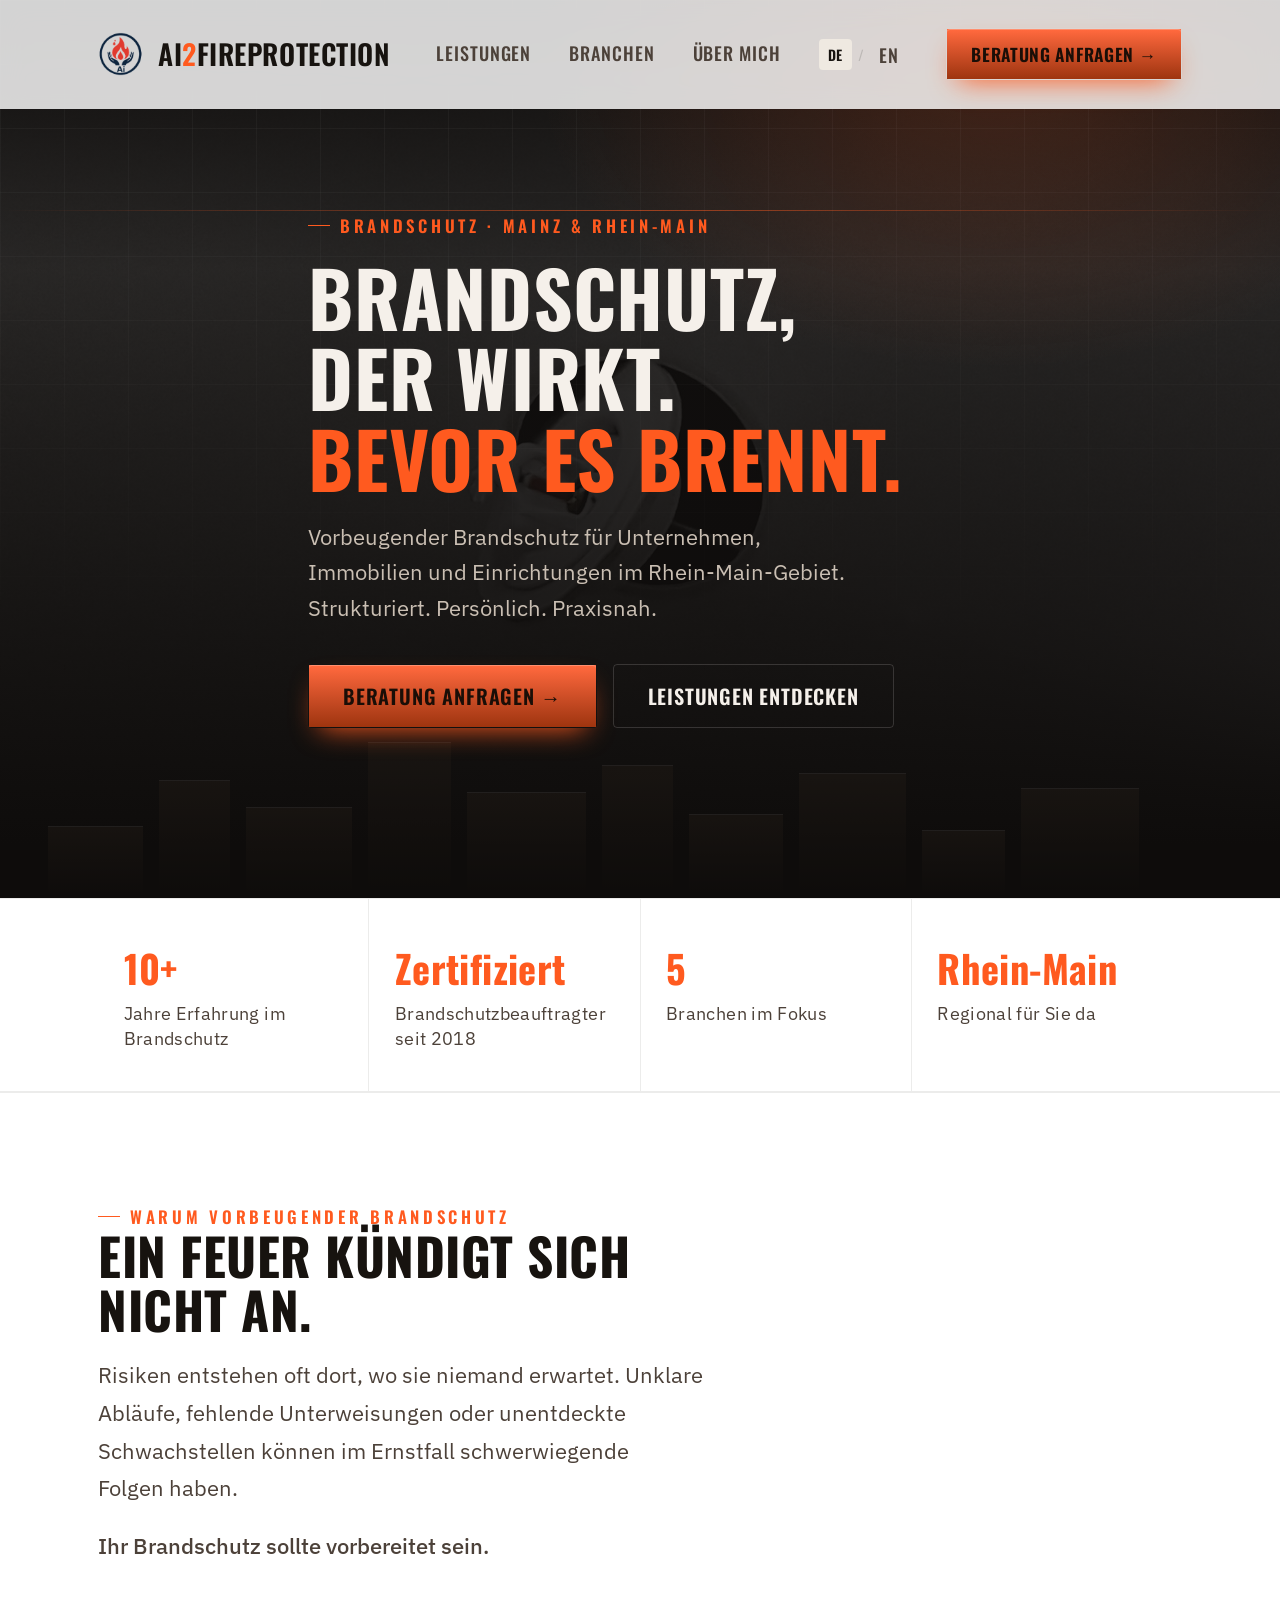
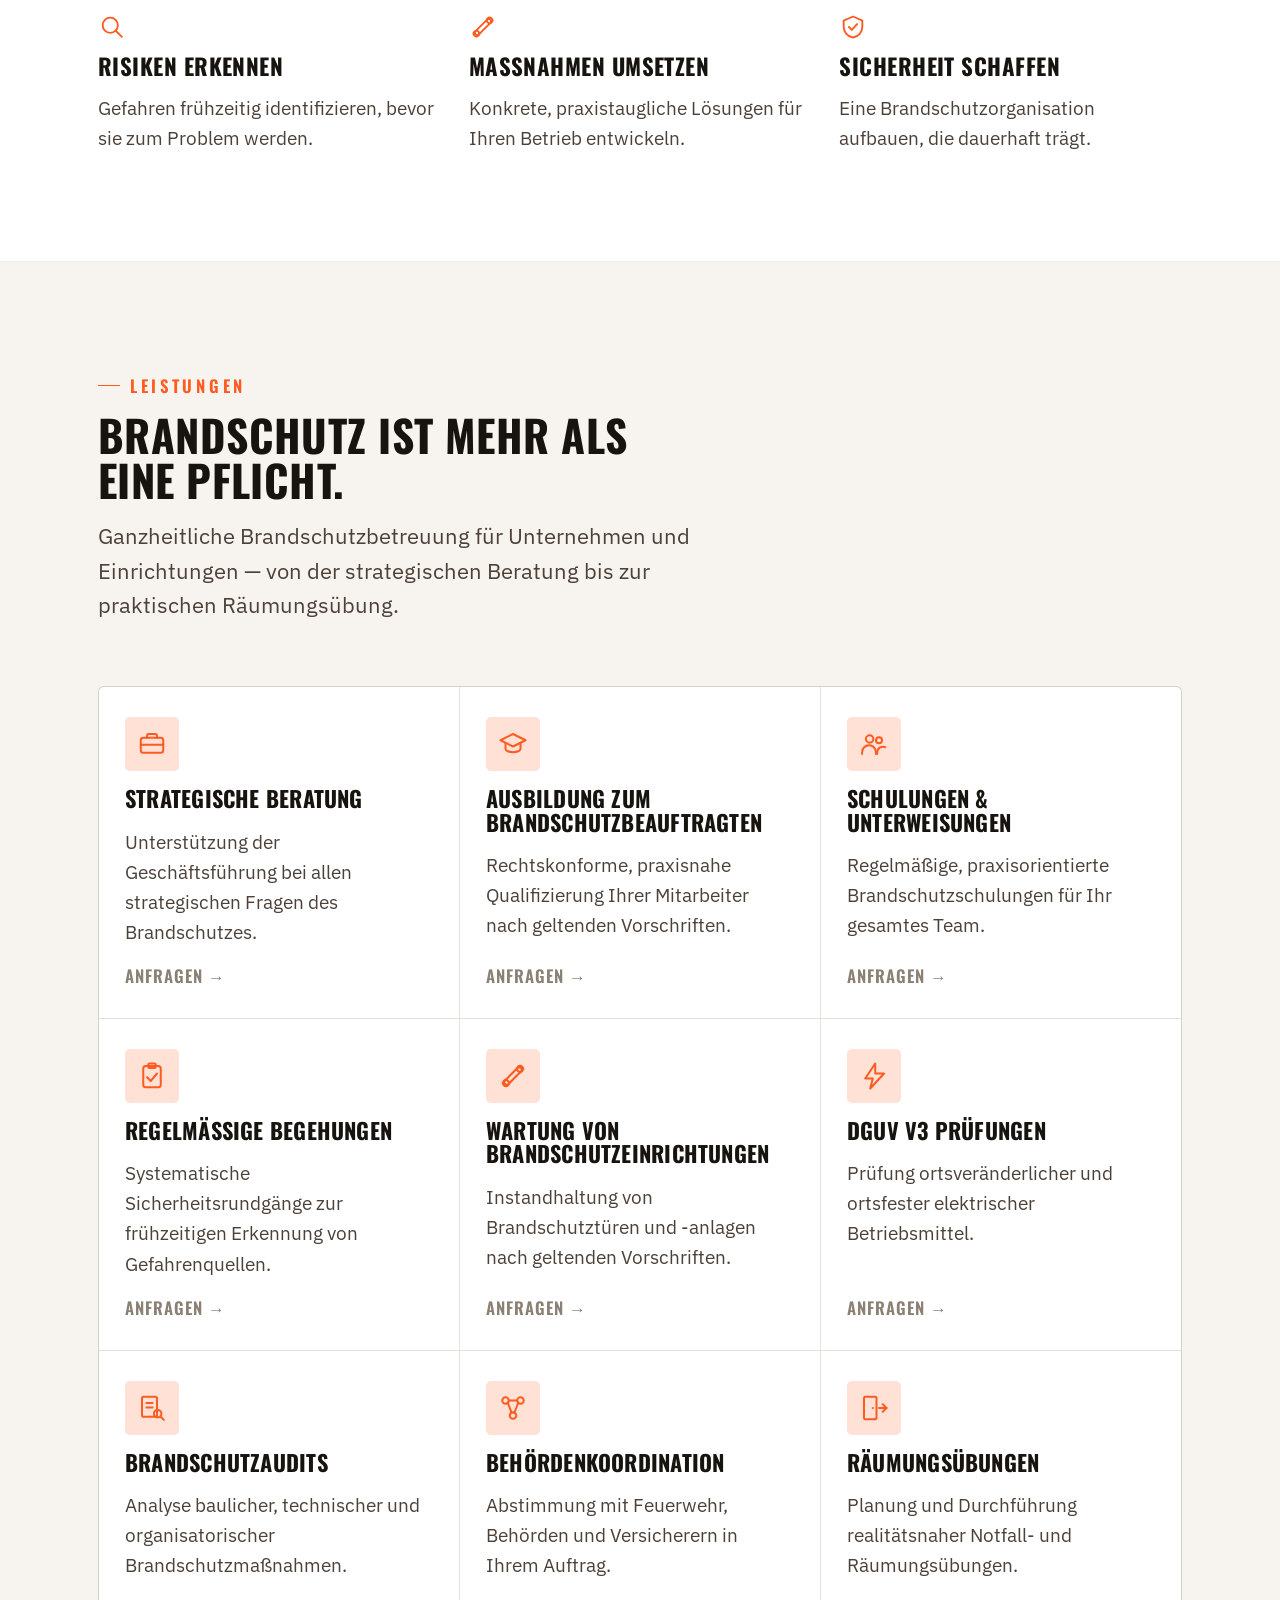
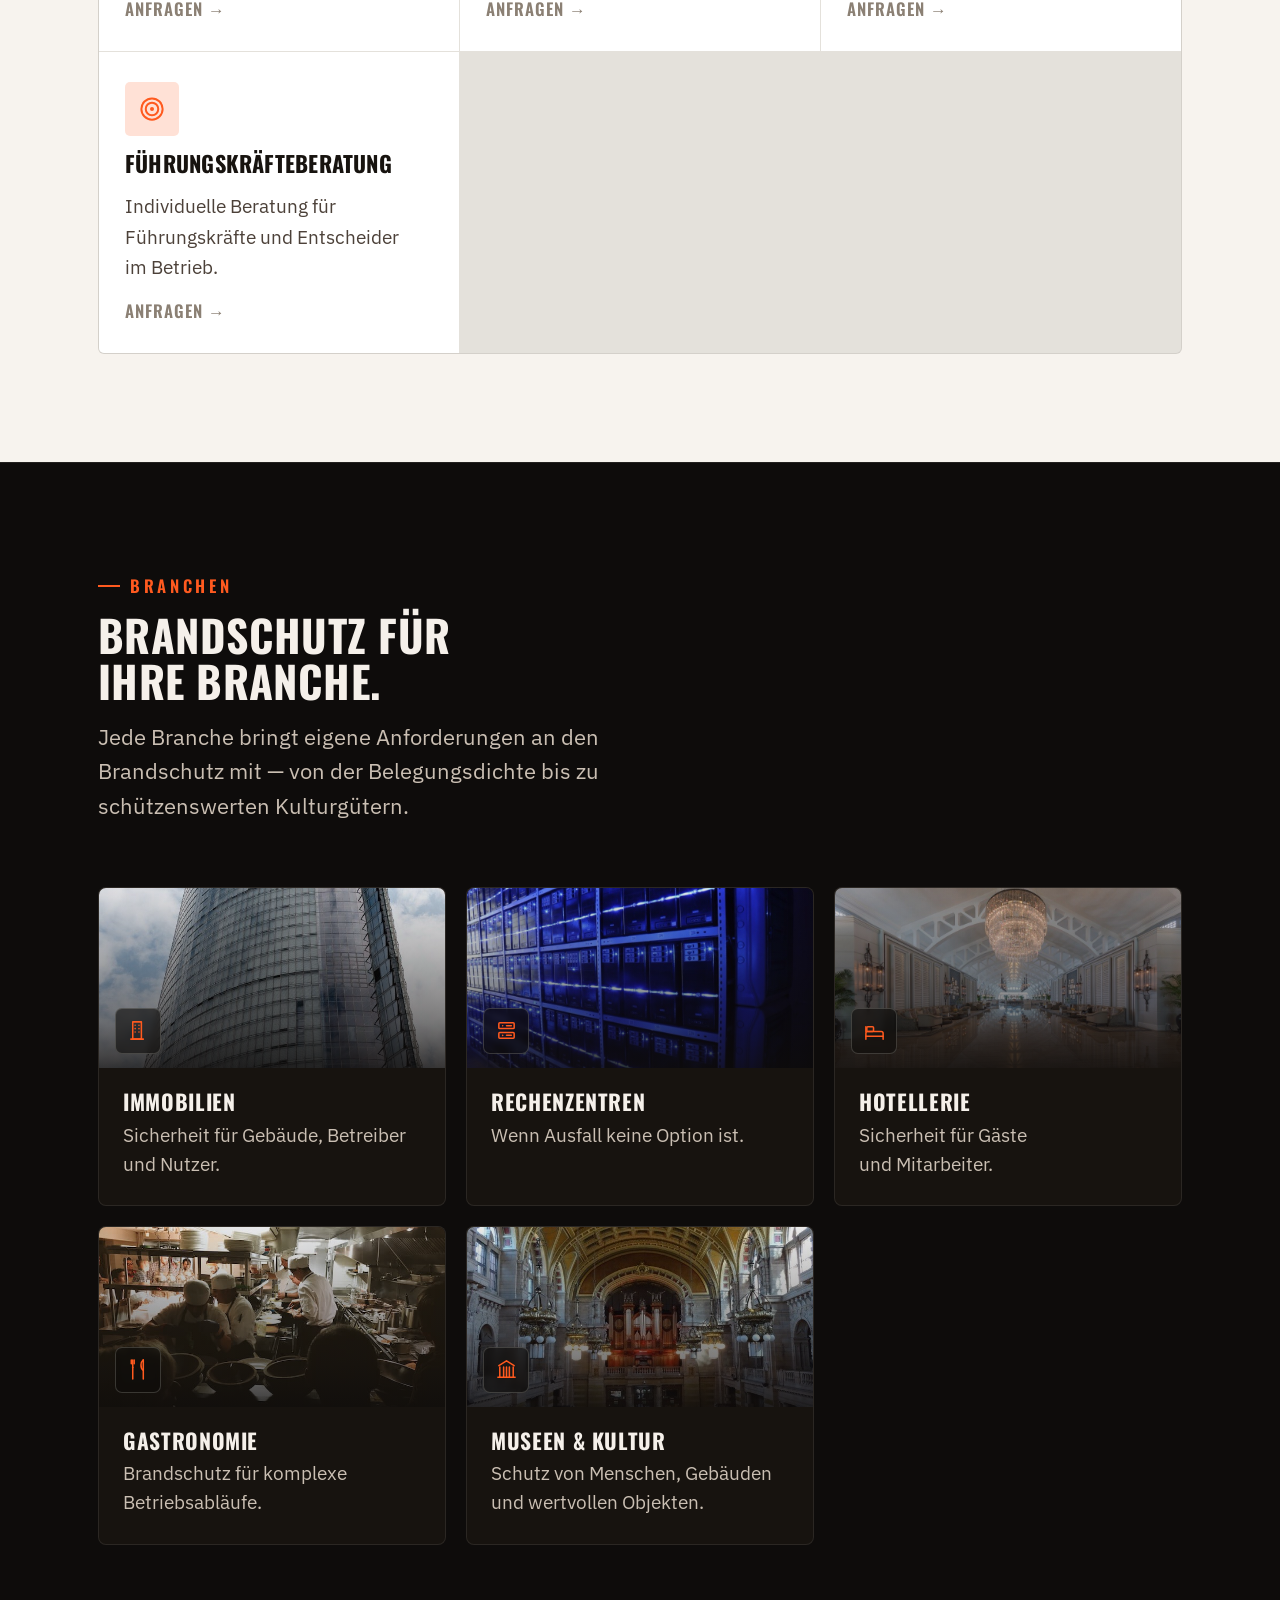
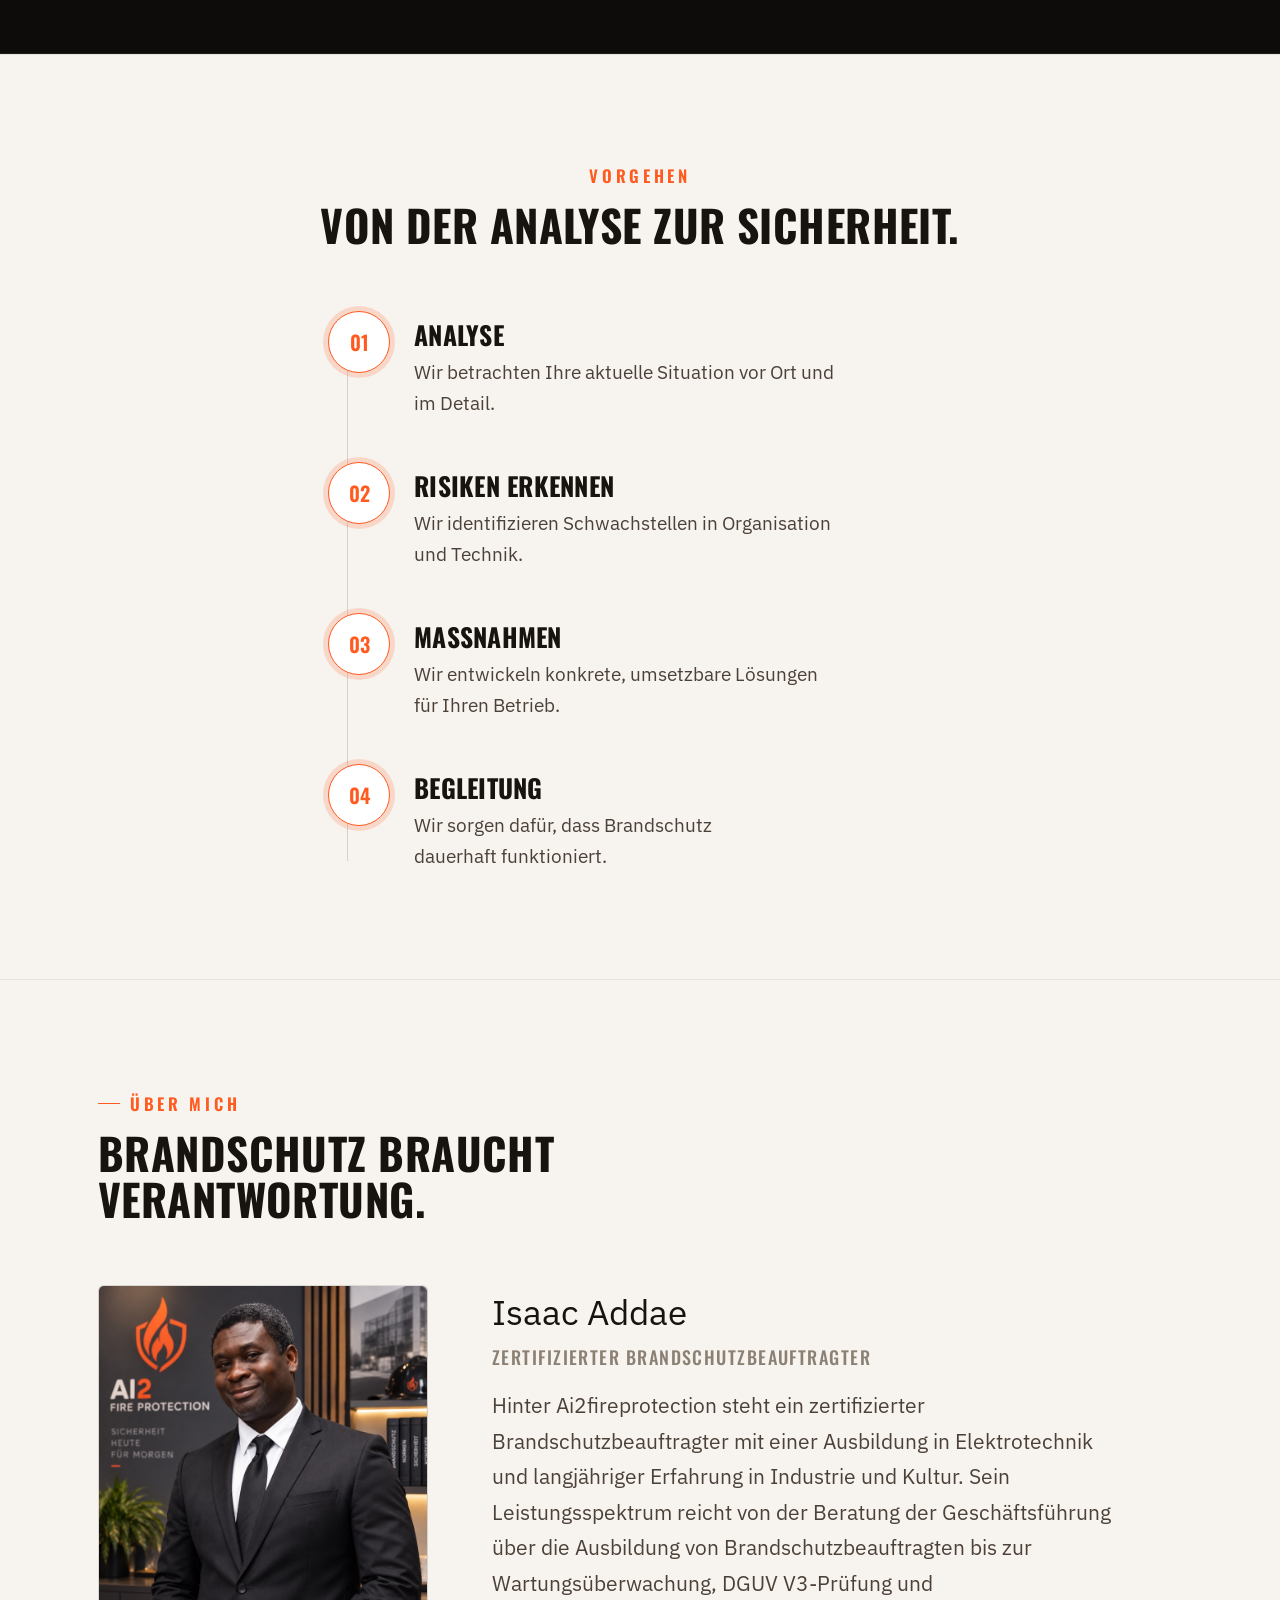
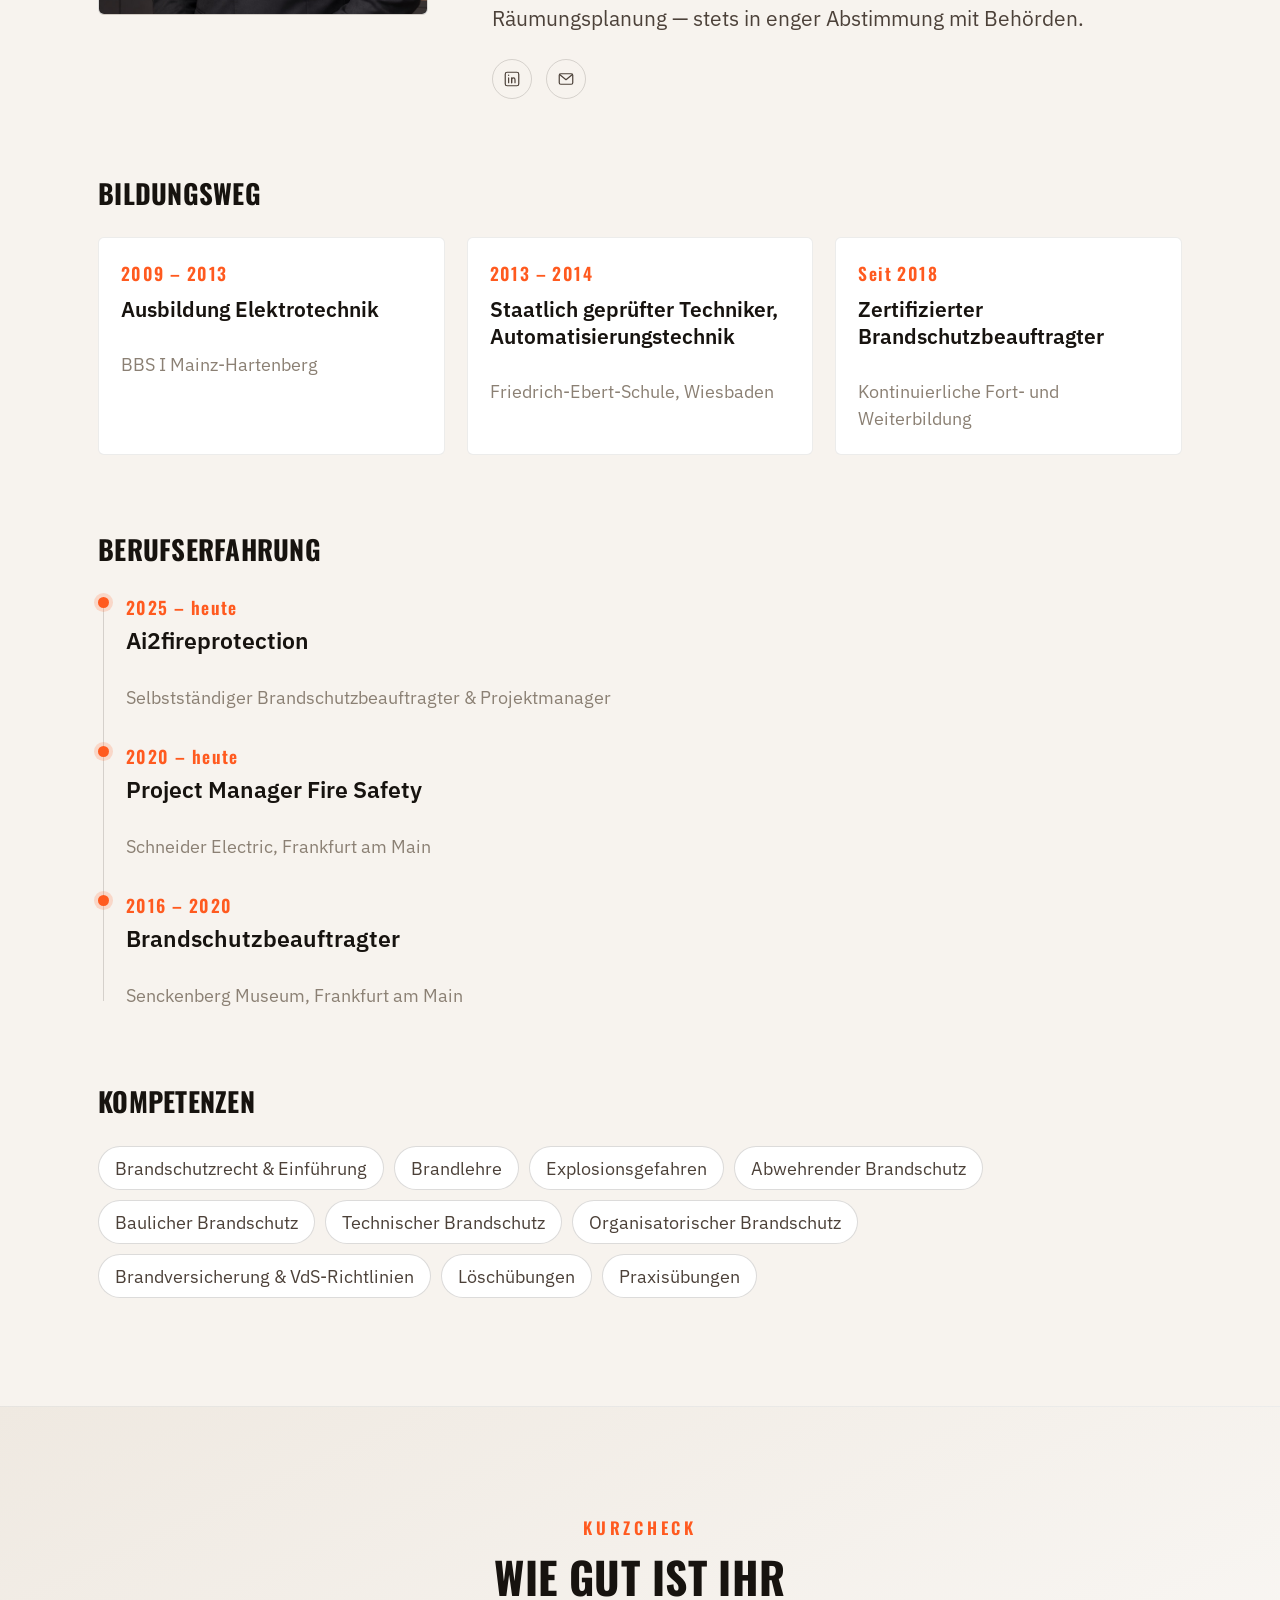
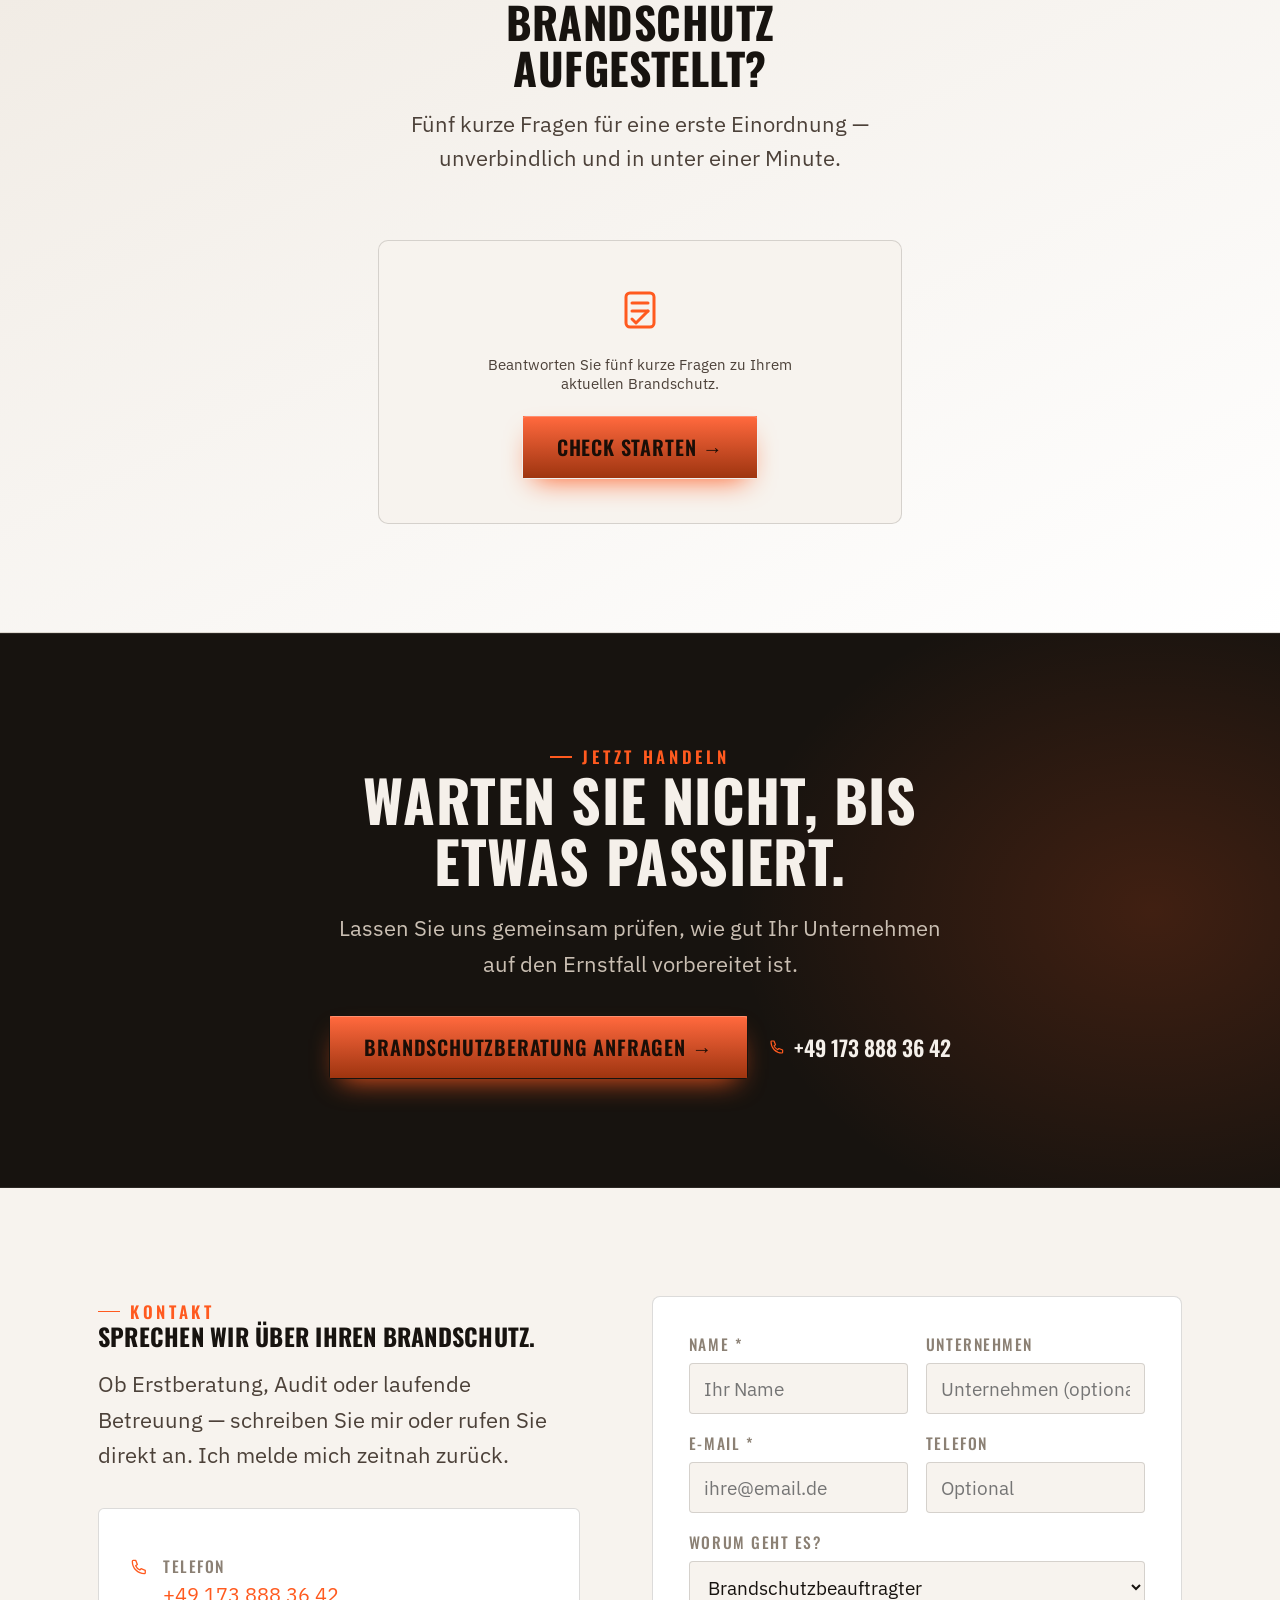
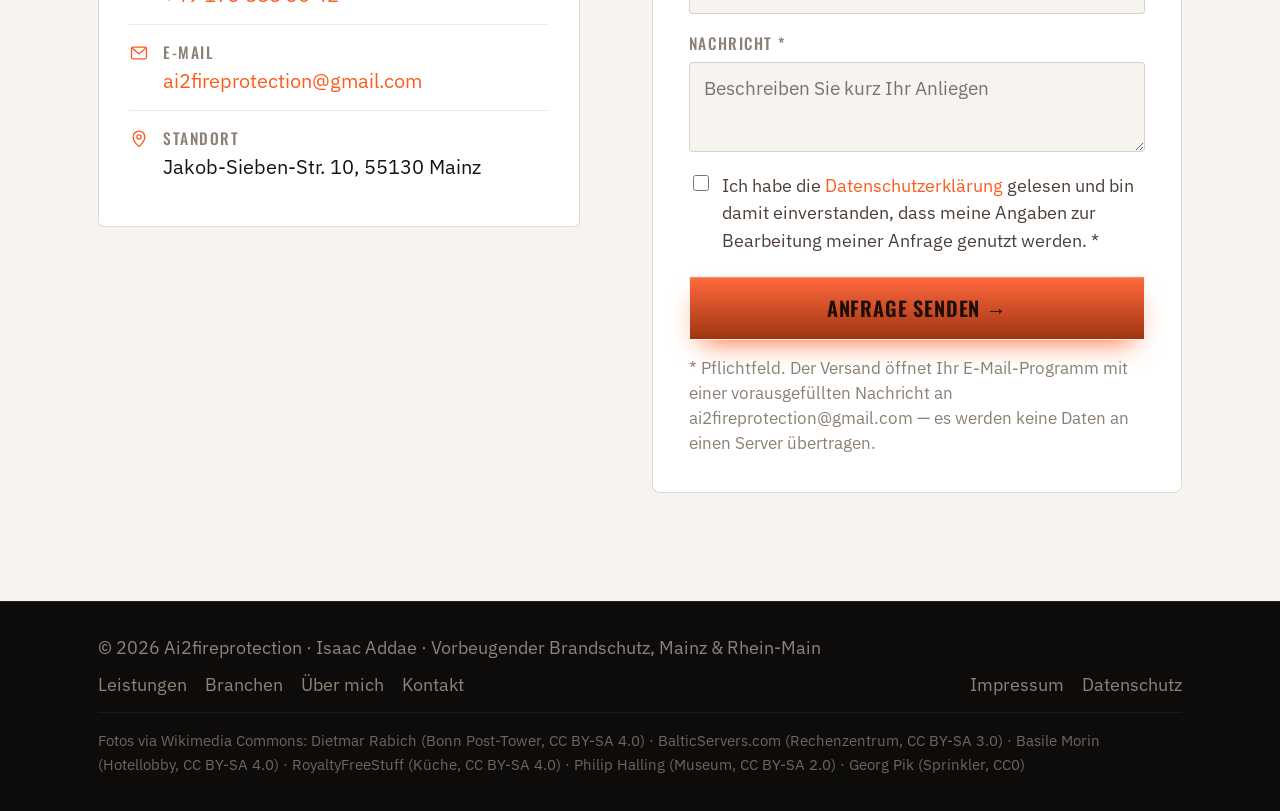
==== commit 7b3b12b9: "Revert "Replace hero background photo with logo watermark" This reverts commit 79c056d00dbb6ec05cdce" ====
--- a/index.html
+++ b/index.html
@@ -69,7 +69,7 @@
 
   <!-- HERO -->
   <section class="hero dark-band">
-    <div class="hero-logo"><img src="images/logo.png" alt="" loading="eager"></div>
+    <div class="hero-photo"><img src="images/hero-sprinkler.jpg" alt="" loading="eager" width="1600" height="1600"></div>
     <div class="scanline"></div>
     <div class="skyline" aria-hidden="true">
       <i style="width:8%;height:38%;"></i><i style="width:6%;height:62%;"></i><i style="width:9%;height:48%;"></i>
@@ -488,7 +488,7 @@
         </nav>
         <span class="fine"><a href="impressum.html">Impressum</a><a href="datenschutz.html">Datenschutz</a></span>
       </div>
-      <p class="photo-credits">Fotos via Wikimedia Commons: Dietmar Rabich (Bonn Post-Tower, CC BY-SA 4.0) · BalticServers.com (Rechenzentrum, CC BY-SA 3.0) · Basile Morin (Hotellobby, CC BY-SA 4.0) · RoyaltyFreeStuff (Küche, CC BY-SA 4.0) · Philip Halling (Museum, CC BY-SA 2.0)</p>
+      <p class="photo-credits">Fotos via Wikimedia Commons: Dietmar Rabich (Bonn Post-Tower, CC BY-SA 4.0) · BalticServers.com (Rechenzentrum, CC BY-SA 3.0) · Basile Morin (Hotellobby, CC BY-SA 4.0) · RoyaltyFreeStuff (Küche, CC BY-SA 4.0) · Philip Halling (Museum, CC BY-SA 2.0) · Georg Pik (Sprinkler, CC0)</p>
     </div>
   </footer>
 
--- a/styles.css
+++ b/styles.css
@@ -209,15 +209,20 @@
       overflow: hidden;
       background: var(--bg);
     }
-    .hero-logo { position: absolute; inset: 0; z-index: 0; display: flex; align-items: center; justify-content: center; overflow: hidden; pointer-events: none; }
-    .hero-logo img { width: clamp(380px, 42vw, 680px); height: auto; opacity: 0.1; }
+    .hero-photo { position: absolute; inset: 0; z-index: 0; overflow: hidden; }
+    .hero-photo img { width: 100%; height: 100%; object-fit: cover; object-position: center 30%; opacity: 0.32; filter: saturate(0.65) contrast(1.05); }
+    .hero-photo::after {
+      content: "";
+      position: absolute; inset: 0;
+      background:
+        radial-gradient(60% 55% at 78% 8%, var(--accent-soft), transparent 60%),
+        linear-gradient(180deg, var(--bg) 0%, rgba(14,12,11,0.5) 30%, var(--bg) 94%);
+    }
     .hero::before {
       content: "";
       position: absolute; inset: -20% -10% auto -10%;
       height: 130%;
-      background:
-        radial-gradient(60% 55% at 78% 8%, var(--accent-soft), transparent 60%),
-        radial-gradient(40% 40% at 8% 30%, rgba(242,237,232,0.05), transparent 65%);
+      background: radial-gradient(40% 40% at 8% 30%, rgba(242,237,232,0.05), transparent 65%);
       animation: glow 10s ease-in-out infinite alternate;
       pointer-events: none;
       z-index: 0;
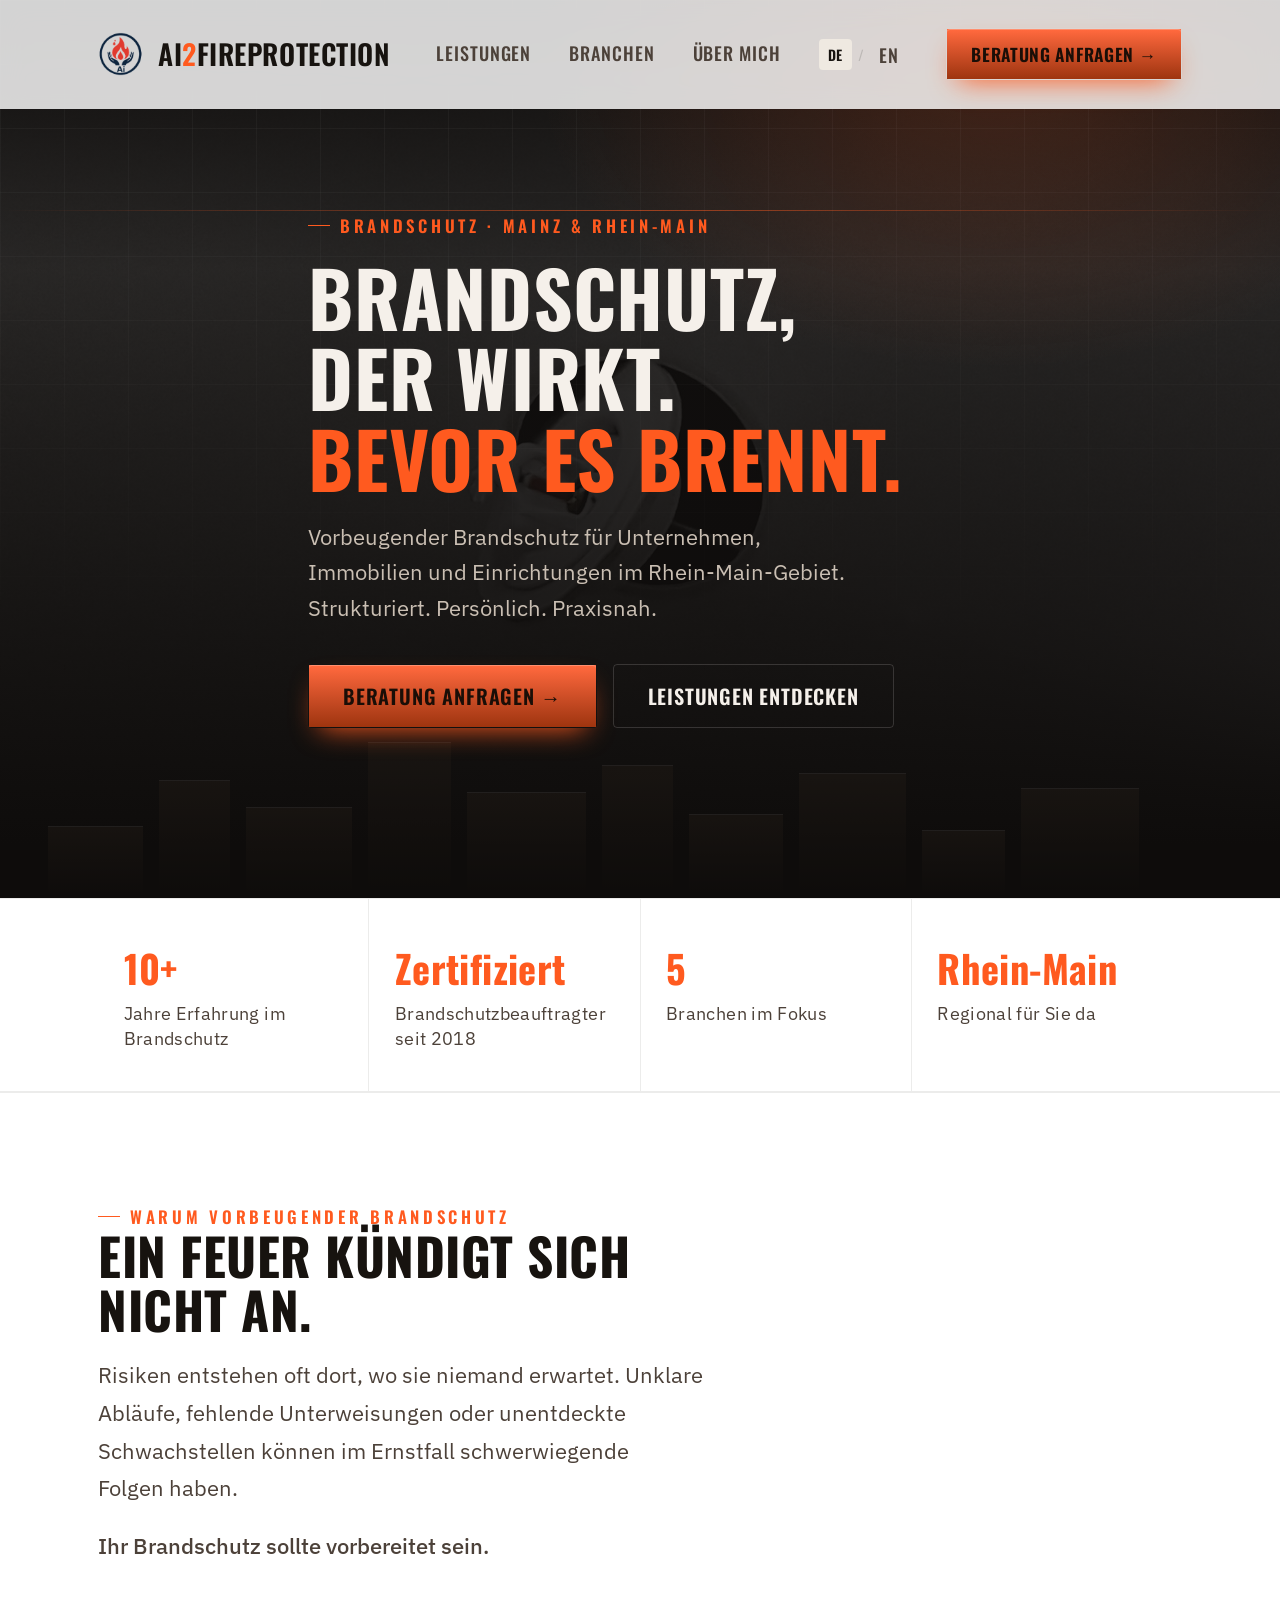
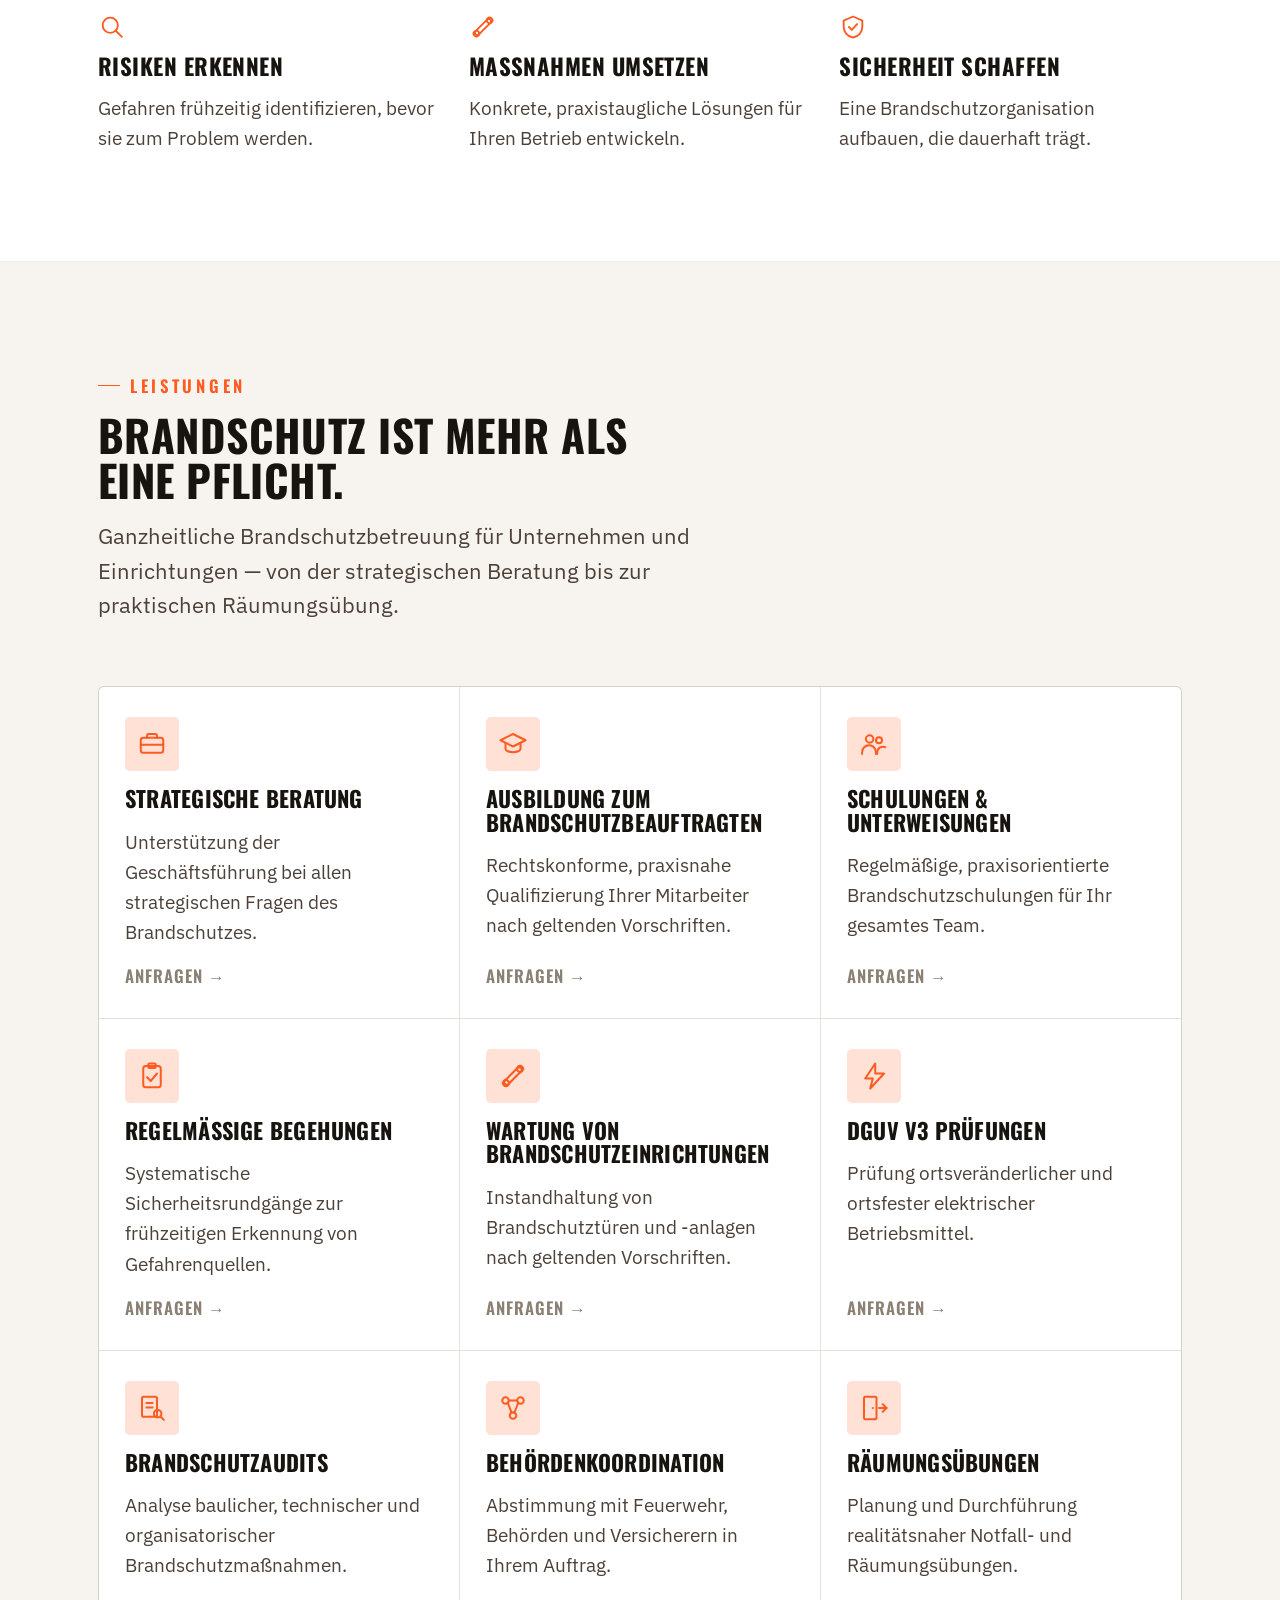
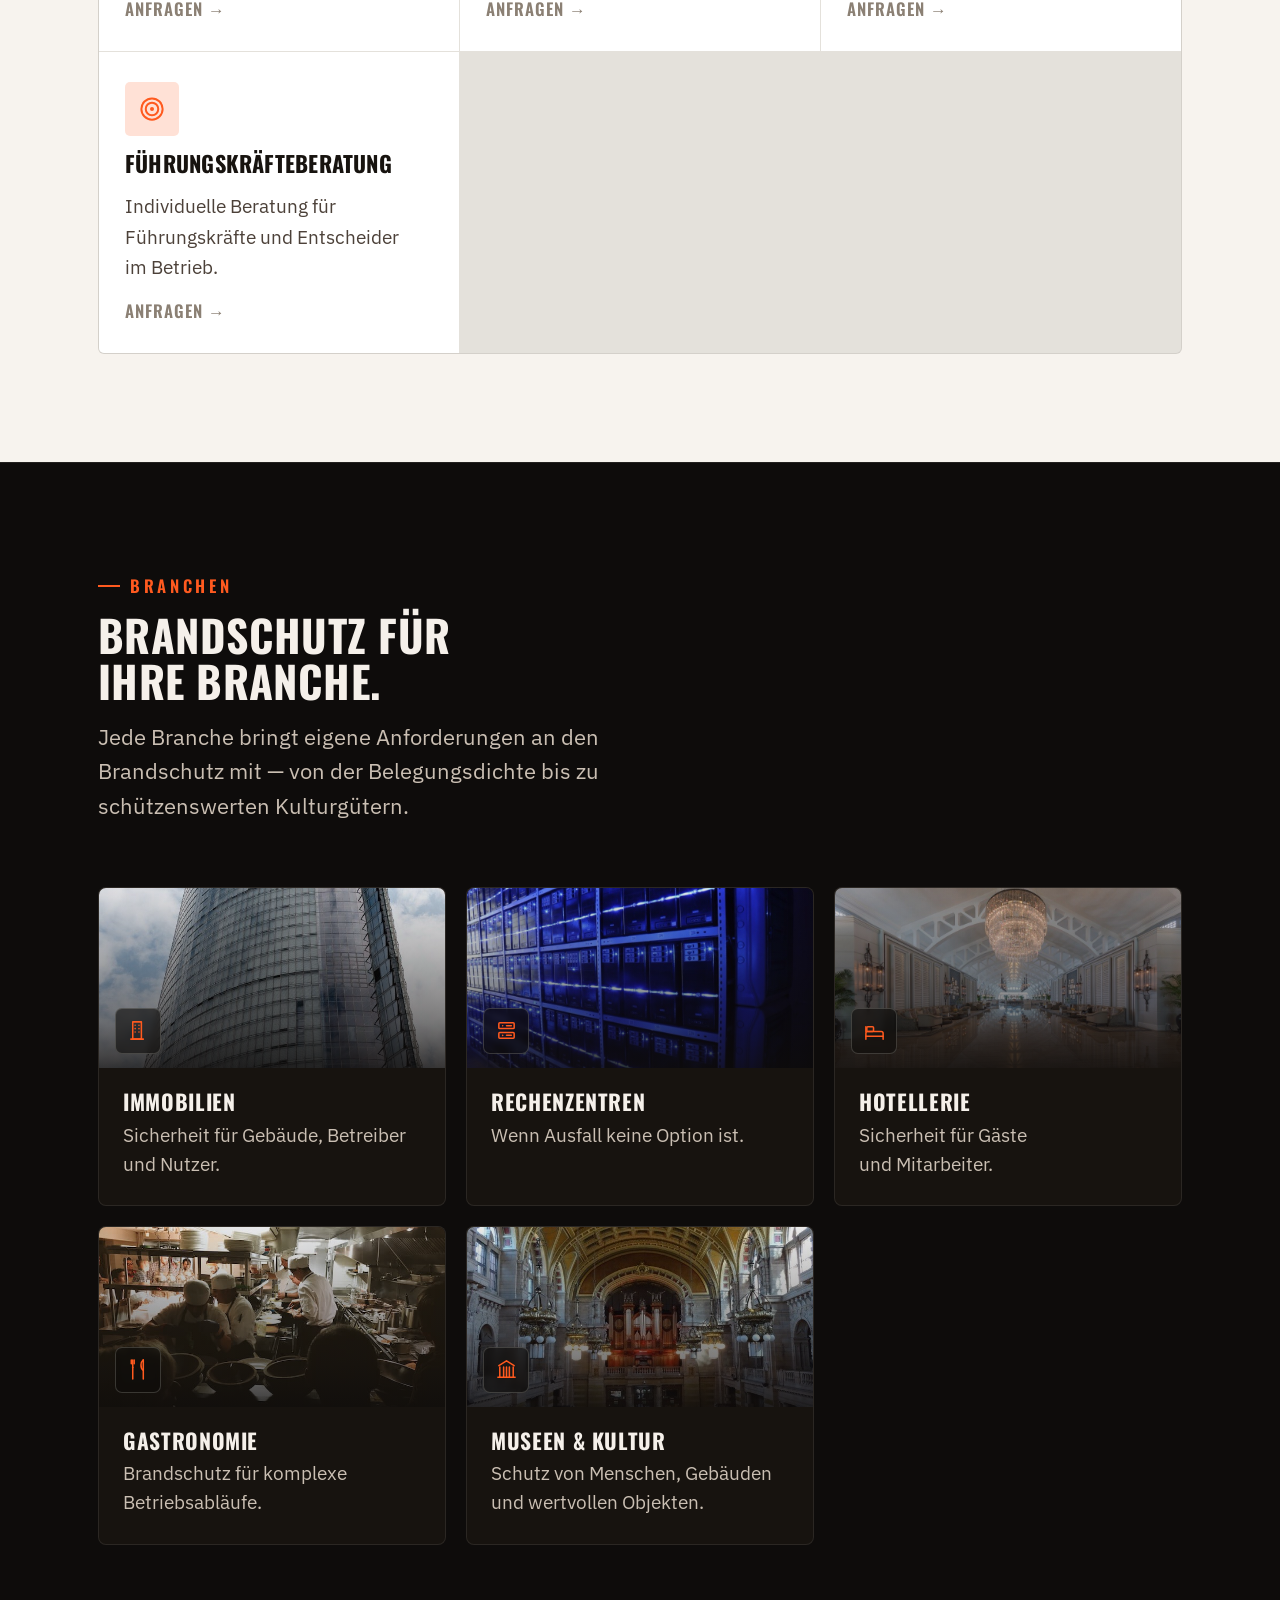
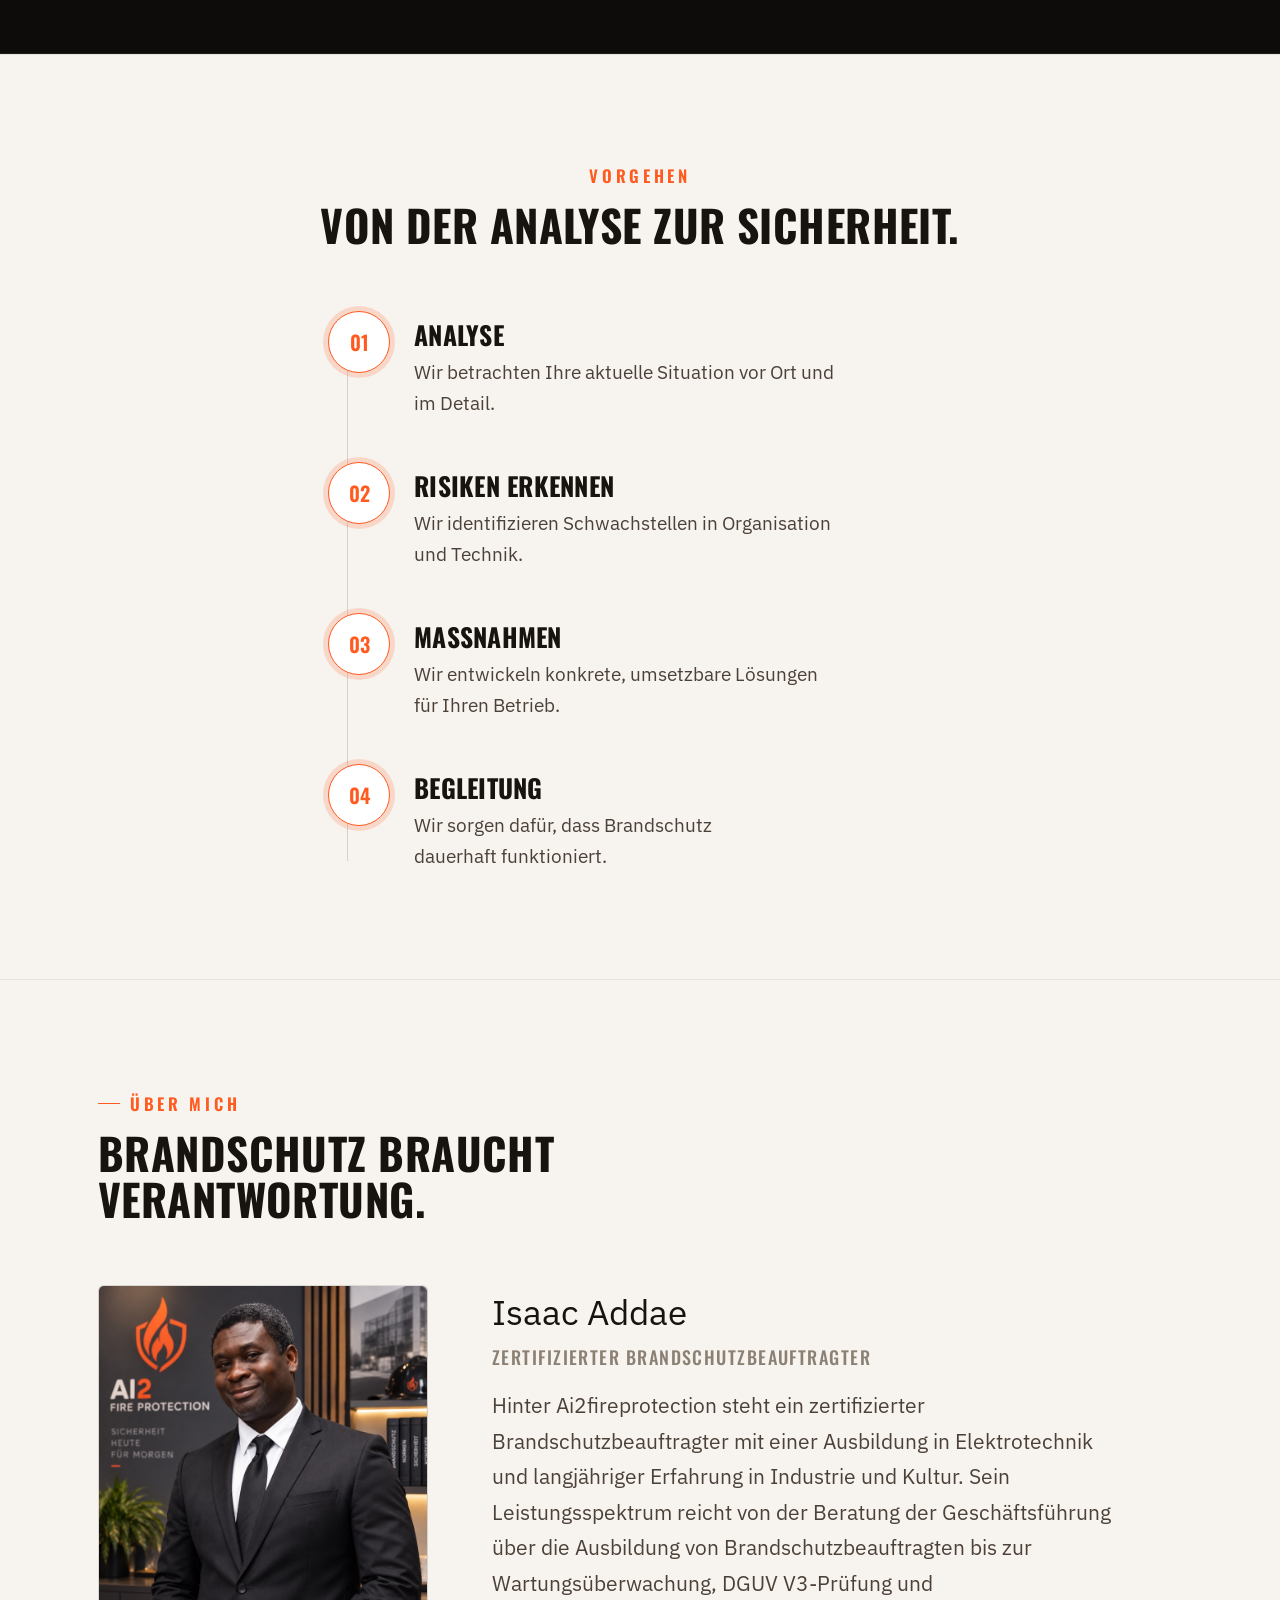
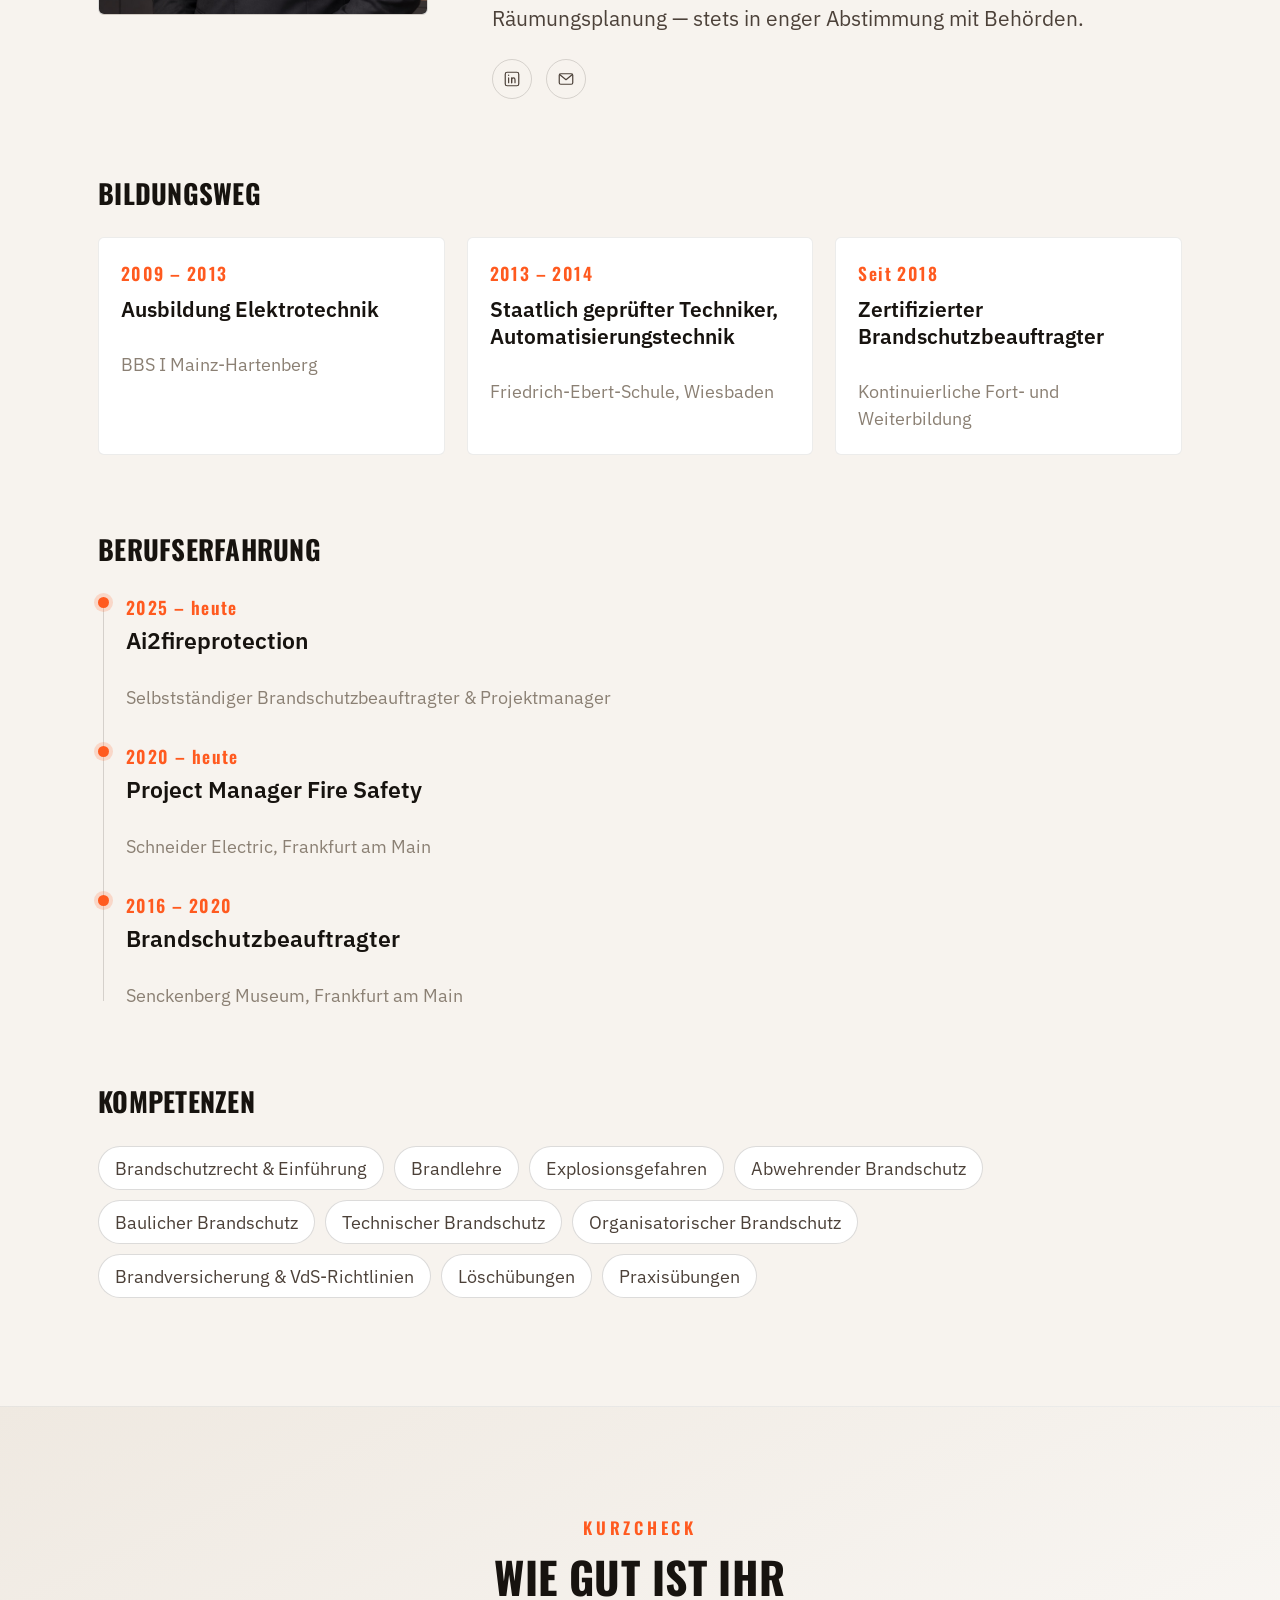
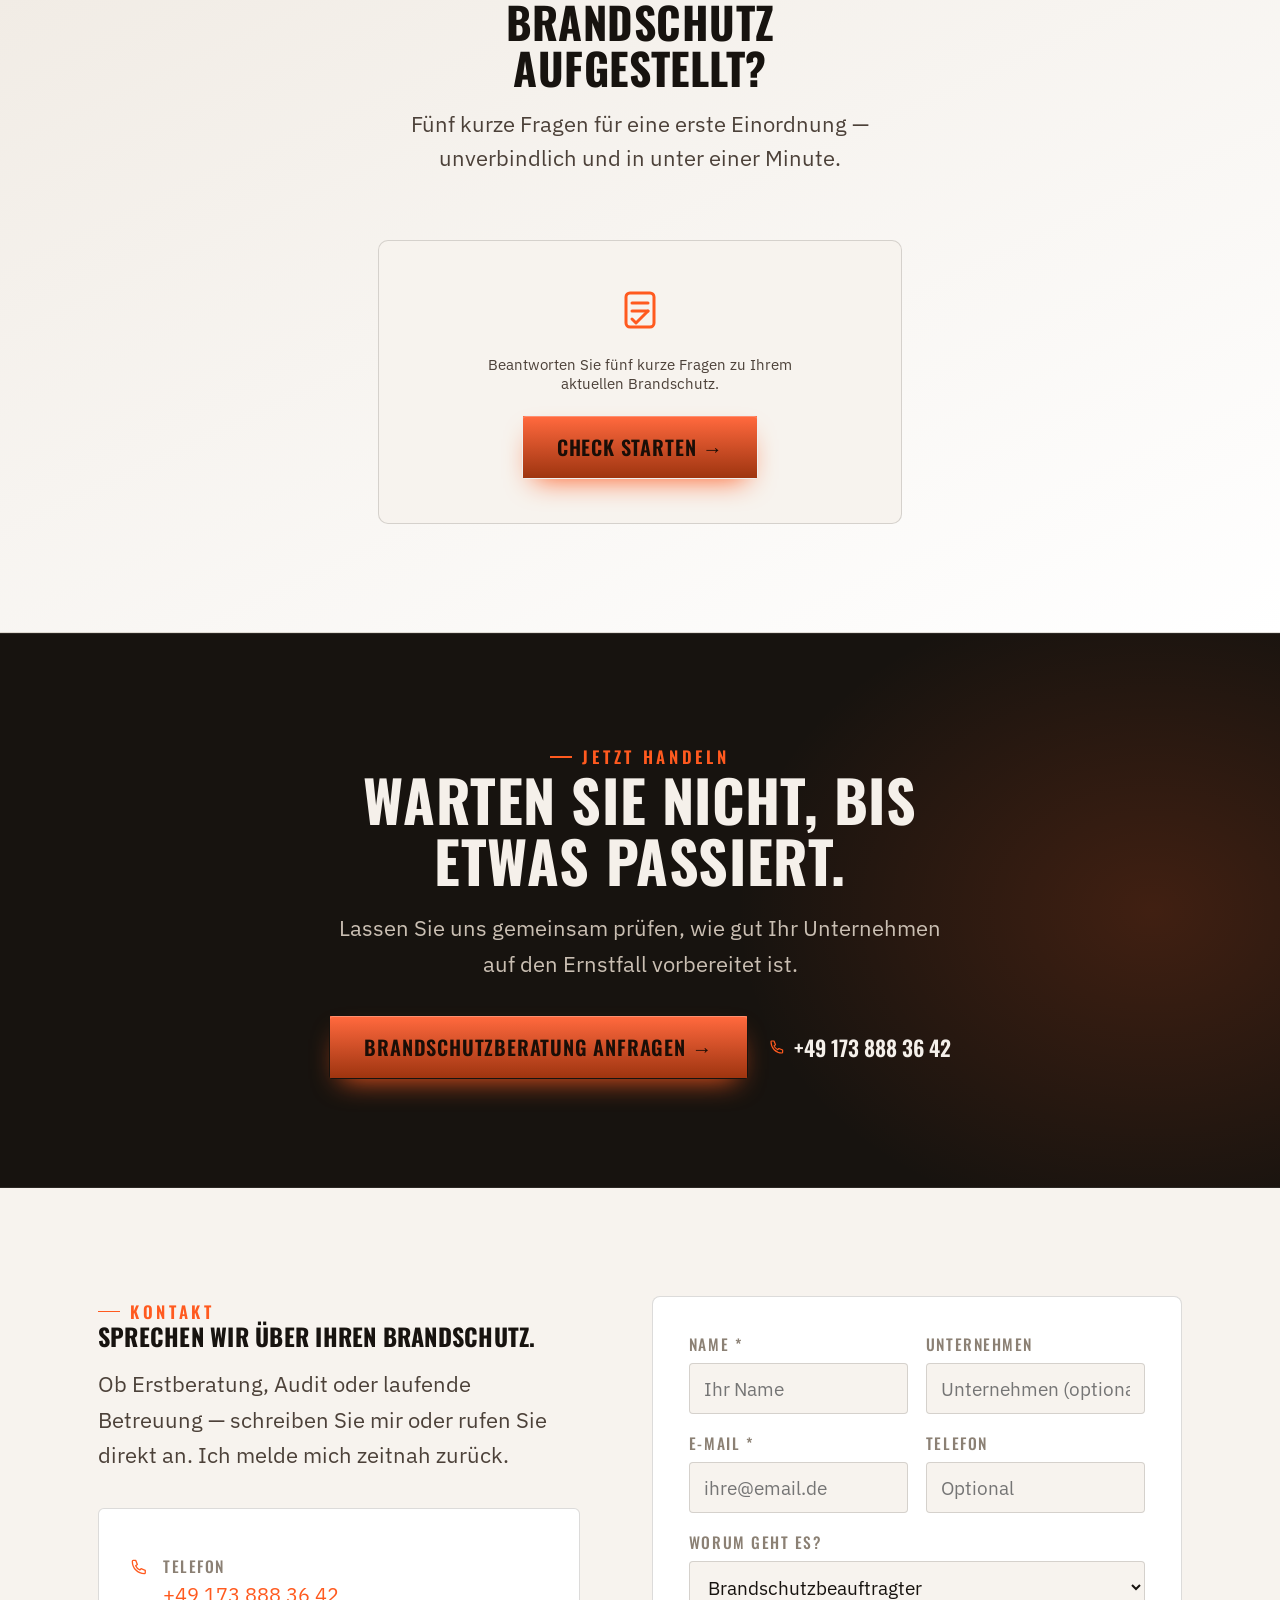
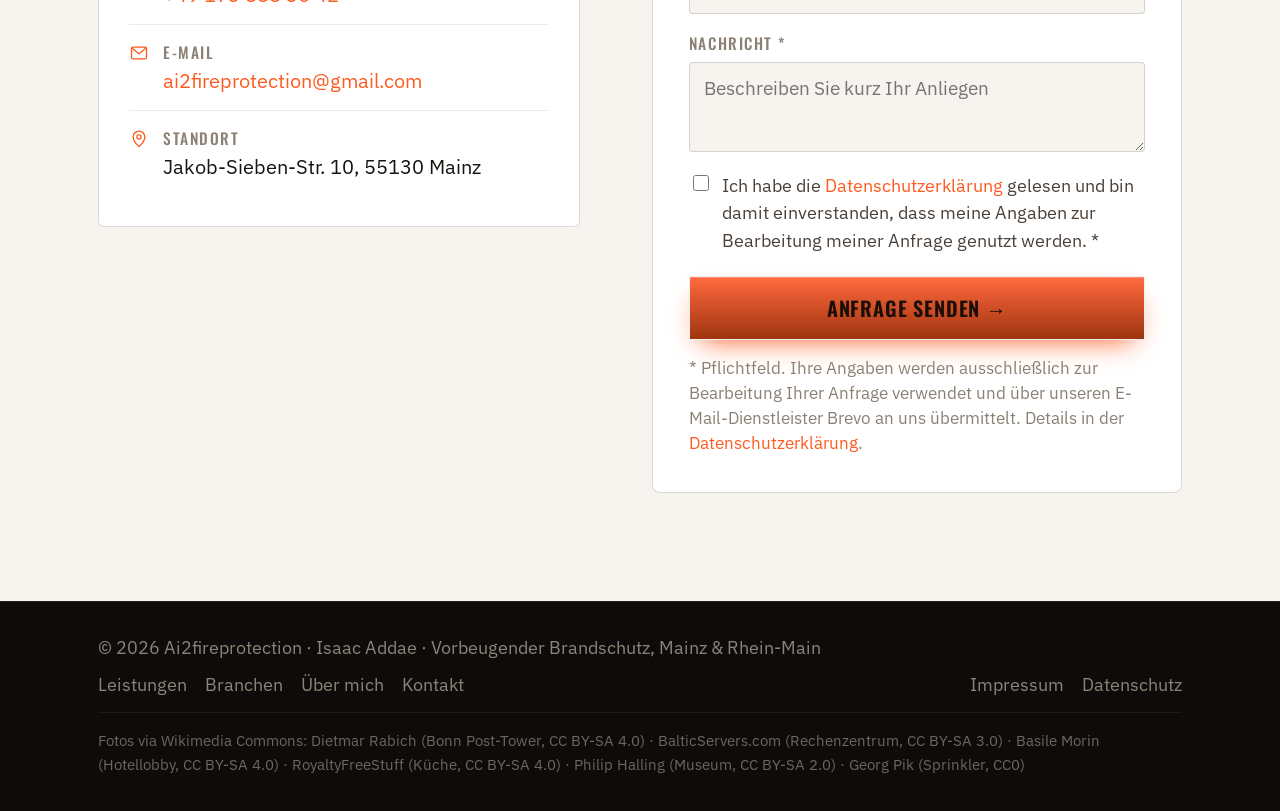
==== commit 0baced41: "Kontaktformular: Versand über Brevo (Benachrichtigung + Kundenbestätigung)" ====
--- a/index.html
+++ b/index.html
@@ -446,6 +446,7 @@
       </div>
 
       <form class="form reveal" id="contact-form" novalidate>
+        <div class="hp-field" aria-hidden="true" style="position:absolute;left:-9999px;width:1px;height:1px;overflow:hidden;"><label for="f-website">Website</label><input id="f-website" name="website" type="text" tabindex="-1" autocomplete="off"></div>
         <div class="form-grid">
           <div class="field"><label for="f-name">Name *</label><input id="f-name" name="name" type="text" placeholder="Ihr Name" required autocomplete="name"></div>
           <div class="field"><label for="f-company">Unternehmen</label><input id="f-company" name="company" type="text" placeholder="Unternehmen (optional)" autocomplete="organization"></div>
@@ -469,9 +470,10 @@
           <label for="f-consent">Ich habe die <a href="datenschutz.html" target="_blank" rel="noopener">Datenschutzerklärung</a> gelesen und bin damit einverstanden, dass meine Angaben zur Bearbeitung meiner Anfrage genutzt werden. *</label>
         </div>
         <p class="field-error" id="form-error">Bitte füllen Sie alle Pflichtfelder aus und bestätigen Sie die Datenschutzerklärung.</p>
-        <button type="submit" class="btn btn-accent btn-block">Anfrage senden →</button>
-        <p class="field-ok" id="form-ok">Ihr E-Mail-Programm öffnet sich mit einer vorausgefüllten Nachricht. Falls nicht, schreiben Sie uns gerne direkt an <a href="mailto:ai2fireprotection@gmail.com">ai2fireprotection@gmail.com</a>.</p>
-        <p class="form-note">* Pflichtfeld. Der Versand öffnet Ihr E-Mail-Programm mit einer vorausgefüllten Nachricht an ai2fireprotection@gmail.com — es werden keine Daten an einen Server übertragen.</p>
+        <button type="submit" id="f-submit" class="btn btn-accent btn-block">Anfrage senden →</button>
+        <p class="field-ok" id="form-ok" role="status">Vielen Dank! Ihre Anfrage ist eingegangen. Sie erhalten in Kürze eine Bestätigung per E-Mail – wir melden uns in der Regel innerhalb von 1–2 Werktagen.</p>
+        <p class="field-error" id="form-fail" role="alert">Die Anfrage konnte gerade nicht gesendet werden. Bitte versuchen Sie es erneut oder schreiben Sie direkt an <a href="mailto:ai2fireprotection@gmail.com">ai2fireprotection@gmail.com</a>.</p>
+        <p class="form-note">* Pflichtfeld. Ihre Angaben werden ausschließlich zur Bearbeitung Ihrer Anfrage verwendet und über unseren E-Mail-Dienstleister Brevo an uns übermittelt. Details in der <a href="datenschutz.html">Datenschutzerklärung</a>.</p>
       </form>
     </div>
   </section>
@@ -569,18 +571,41 @@
       }
       formError.classList.remove("is-visible");
 
-      var bodyLines = [
-        "Name: " + val("f-name"),
-        "Unternehmen: " + val("f-company"),
-        "E-Mail: " + val("f-email"),
-        "Telefon: " + val("f-phone"),
-        "",
-        val("f-message")
-      ];
-      var subject = encodeURIComponent("Anfrage: " + (val("f-topic") || "Brandschutz"));
-      var body = encodeURIComponent(bodyLines.join("\n"));
-      window.location.href = "mailto:ai2fireprotection@gmail.com?subject=" + subject + "&body=" + body;
-      formOk.classList.add("is-visible");
+      var formFail = document.getElementById("form-fail");
+      var submitBtn = document.getElementById("f-submit");
+      var btnLabel = submitBtn ? submitBtn.innerHTML : "";
+      formFail.classList.remove("is-visible");
+      formOk.classList.remove("is-visible");
+      if (submitBtn) { submitBtn.disabled = true; submitBtn.innerHTML = "Wird gesendet …"; }
+
+      var payload = {
+        name: val("f-name"),
+        company: val("f-company"),
+        email: val("f-email"),
+        phone: val("f-phone"),
+        topic: val("f-topic"),
+        message: val("f-message"),
+        website: val("f-website"),
+        consent: document.getElementById("f-consent").checked,
+        lang: "de"
+      };
+
+      fetch("/api/contact", {
+        method: "POST",
+        headers: { "Content-Type": "application/json" },
+        body: JSON.stringify(payload)
+      })
+        .then(function (res) { return res.json().catch(function () { return {}; }).then(function (data) { return res.ok && data.ok; }); })
+        .catch(function () { return false; })
+        .then(function (success) {
+          if (submitBtn) { submitBtn.disabled = false; submitBtn.innerHTML = btnLabel; }
+          if (success) {
+            contactForm.reset();
+            formOk.classList.add("is-visible");
+          } else {
+            formFail.classList.add("is-visible");
+          }
+        });
     });
   }
 
--- a/styles.css
+++ b/styles.css
@@ -13,7 +13,7 @@
     @font-face { font-family: 'Oswald'; font-style: normal; font-weight: 700; font-display: swap; src: url('fonts/oswald-700-ext.woff2') format('woff2'); unicode-range: U+0100-024F, U+0259, U+1E00-1EFF, U+2020, U+20A0-20AB, U+20AD-20CF, U+2113, U+2C60-2C7F, U+A720-A7FF; }
 
     * { box-sizing: border-box; }
-    html { scroll-behavior: smooth; }
+    html { scroll-behavior: smooth; -webkit-text-size-adjust: 100%; text-size-adjust: 100%; }
     body {
       margin: 0;
       background: #f7f3ee;
@@ -176,7 +176,17 @@
     }
     .nav-links a:not(.btn):hover { color: var(--text); }
     .nav-links a:not(.btn):hover::after { transform: scaleX(1); transform-origin: left; }
-    .nav-toggle-btn { display: none; cursor: pointer; padding: 8px; color: var(--text); }
+    .nav-toggle-btn {
+      display: none; cursor: pointer; color: var(--text);
+      align-items: center; justify-content: center;
+      width: 44px; height: 44px; margin: -10px; border-radius: 8px;
+      -webkit-tap-highlight-color: transparent;
+      position: relative; z-index: 2;
+    }
+    .nav-toggle-btn svg line { transform-box: fill-box; transform-origin: center; transition: transform 0.3s cubic-bezier(.4,0,.2,1), opacity 0.2s ease; }
+    .nav-toggle-input:checked ~ .nav-toggle-btn svg line:nth-child(1) { transform: translateY(6px) rotate(45deg); }
+    .nav-toggle-input:checked ~ .nav-toggle-btn svg line:nth-child(2) { opacity: 0; }
+    .nav-toggle-input:checked ~ .nav-toggle-btn svg line:nth-child(3) { transform: translateY(-6px) rotate(-45deg); }
     /* ---------- language switch ---------- */
     .lang-switch {
       display: flex;
@@ -434,15 +444,36 @@
 
     @media (max-width: 860px) {
       .nav-toggle-btn { display: flex; }
+      /* .nav has a backdrop-filter, which makes it the containing block for any
+         position:fixed descendant — so .nav-links' "inset:0" would resolve
+         against the header's own small box instead of the viewport, squashing
+         the full-screen menu into the header strip with no real background
+         behind the links. Drop the filter while the menu is open so the fixed
+         overlay sizes itself against the viewport again. */
+      .nav:has(#nav-toggle:checked) { backdrop-filter: none; -webkit-backdrop-filter: none; }
+      /* full-screen overlay: avoids guessing the header's height (which changes
+         between the scrolled/unscrolled state), so the menu can never end up
+         partially hidden behind the header — the bug reported on Android. */
       .nav-links {
-        position: fixed; inset: 66px 0 0 0; margin: 0; padding: 28px 24px;
-        flex-direction: column; align-items: flex-start; gap: 22px;
-        background: rgba(255,255,255,0.98); backdrop-filter: blur(10px);
-        box-shadow: 0 12px 32px -16px rgba(23,17,12,0.18);
-        transform: translateY(-10px); opacity: 0; pointer-events: none;
-        transition: opacity 0.25s ease, transform 0.25s ease;
+        position: fixed; inset: 0; z-index: 10; margin: 0;
+        padding: calc(92px + env(safe-area-inset-top)) 28px calc(32px + env(safe-area-inset-bottom));
+        flex-direction: column; align-items: stretch; gap: 4px;
+        background: var(--bg-elev);
+        overflow-y: auto; -webkit-overflow-scrolling: touch;
+        transform: translateX(100%); pointer-events: none;
+        transition: transform 0.3s cubic-bezier(.4,0,.2,1);
       }
-      .nav-toggle-input:checked ~ .nav-links { opacity: 1; transform: translateY(0); pointer-events: auto; }
+      .nav-toggle-input:checked ~ .nav-links { transform: translateX(0); pointer-events: auto; }
+      .nav-links a:not(.btn) {
+        width: 100%; padding: 16px 2px; font-size: 21px;
+        border-bottom: 1px solid var(--line);
+      }
+      .nav-links a:not(.btn)::after { display: none; }
+      .nav-links .lang-switch { margin-top: 10px; }
+      .nav-links .lang-switch a, .nav-links .lang-switch span { padding: 9px 13px; font-size: 15px; }
+      .nav-links .btn { width: 100%; justify-content: center; margin-top: 20px; }
+      /* lock background scroll while the full-screen menu is open (no JS needed) */
+      body:has(#nav-toggle:checked) { overflow: hidden; height: 100%; }
       .stats-grid { grid-template-columns: repeat(2, minmax(0,1fr)); }
       .problem-grid { grid-template-columns: 1fr; }
       .services-grid { grid-template-columns: 1fr; }
@@ -467,6 +498,16 @@
     @media (min-width: 861px) and (max-width: 1080px) {
       .services-grid { grid-template-columns: repeat(2, minmax(0,1fr)); }
       .industries-grid { grid-template-columns: repeat(2, minmax(0,1fr)); }
+      .nav-links { gap: 22px; }
+      .nav-links a:not(.btn) { font-size: 15.8px; }
+      .brand-word { font-size: 24px; }
+    }
+    /* small/older Android phones (e.g. 360-380px wide) */
+    @media (max-width: 380px) {
+      .brand-word { font-size: 21px; }
+      .hero h1 { font-size: clamp(36px, 11vw, 51.1px); }
+      .hero-sub { font-size: 18px; }
+      .section-head h2, .problem-head h2 { font-size: clamp(30px, 8vw, 37.7px); }
     }
 
     /* ---------- legal pages (Impressum / Datenschutz) ---------- */
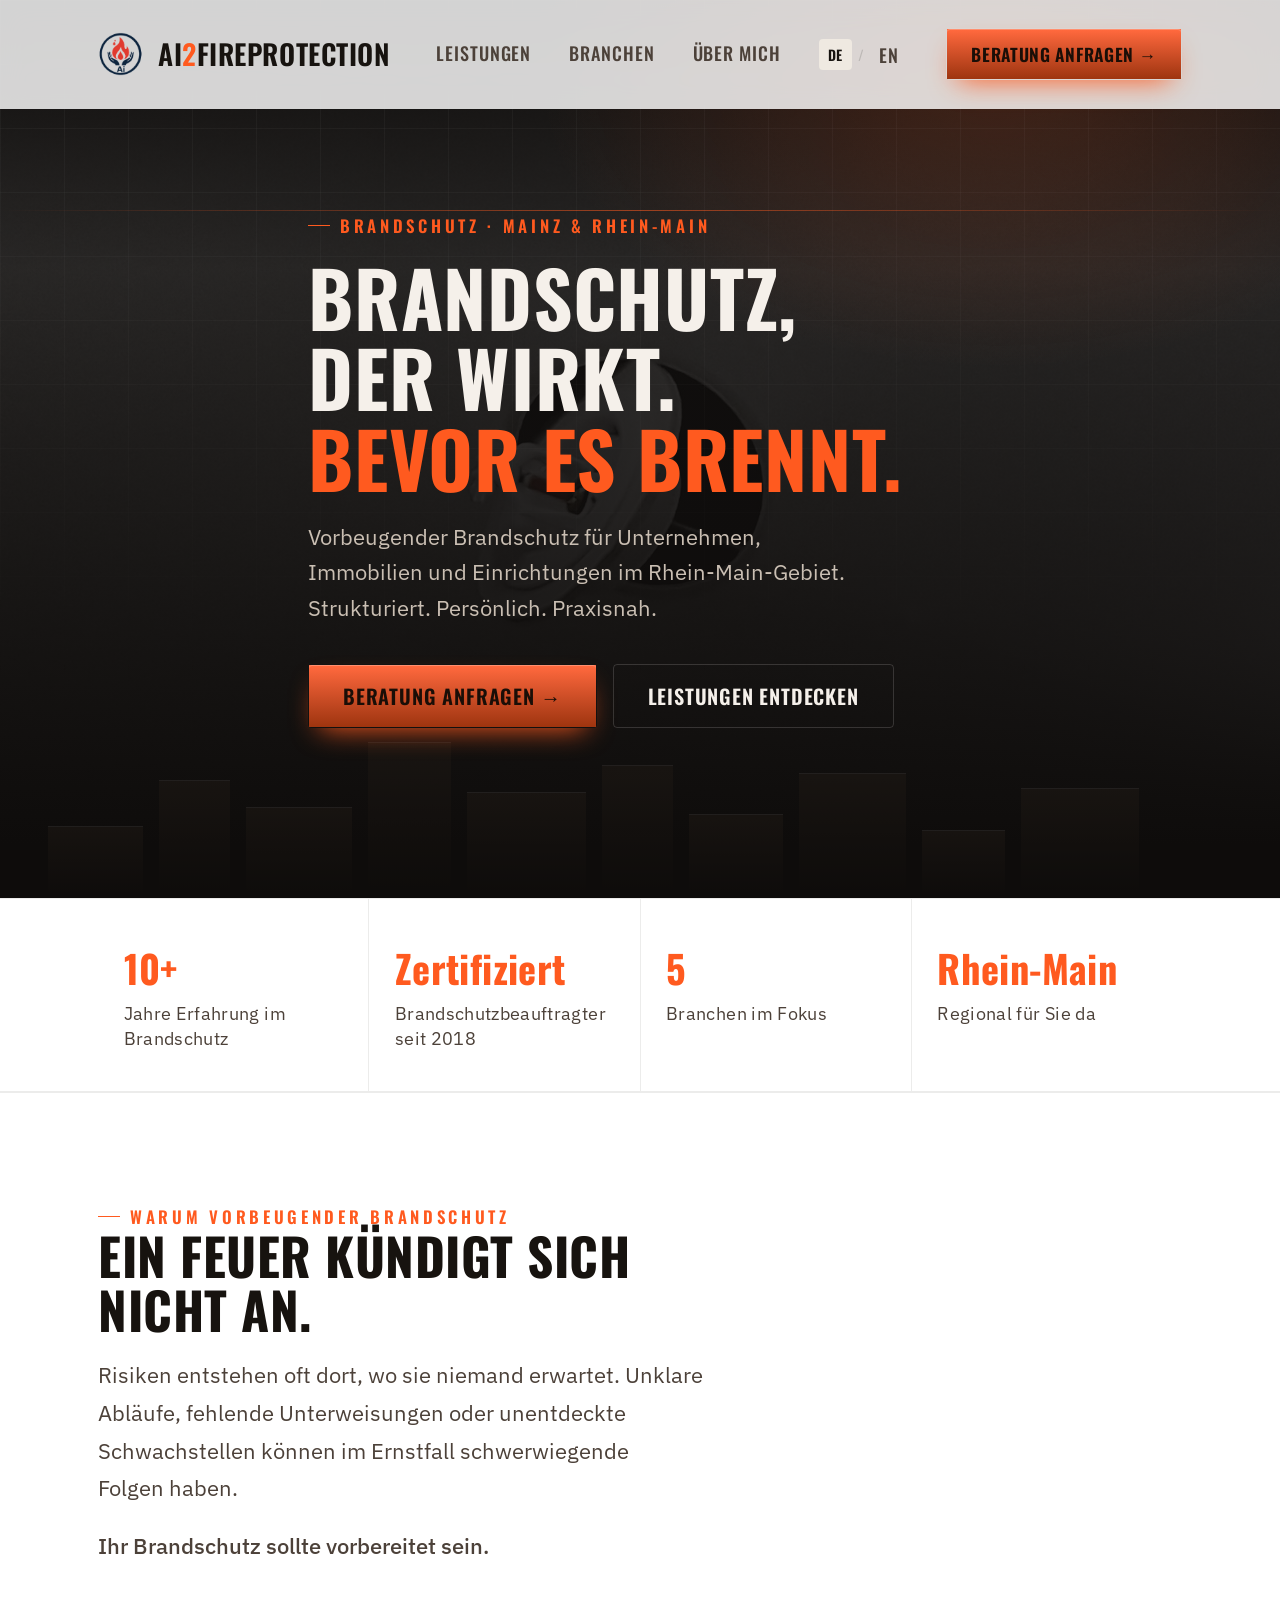
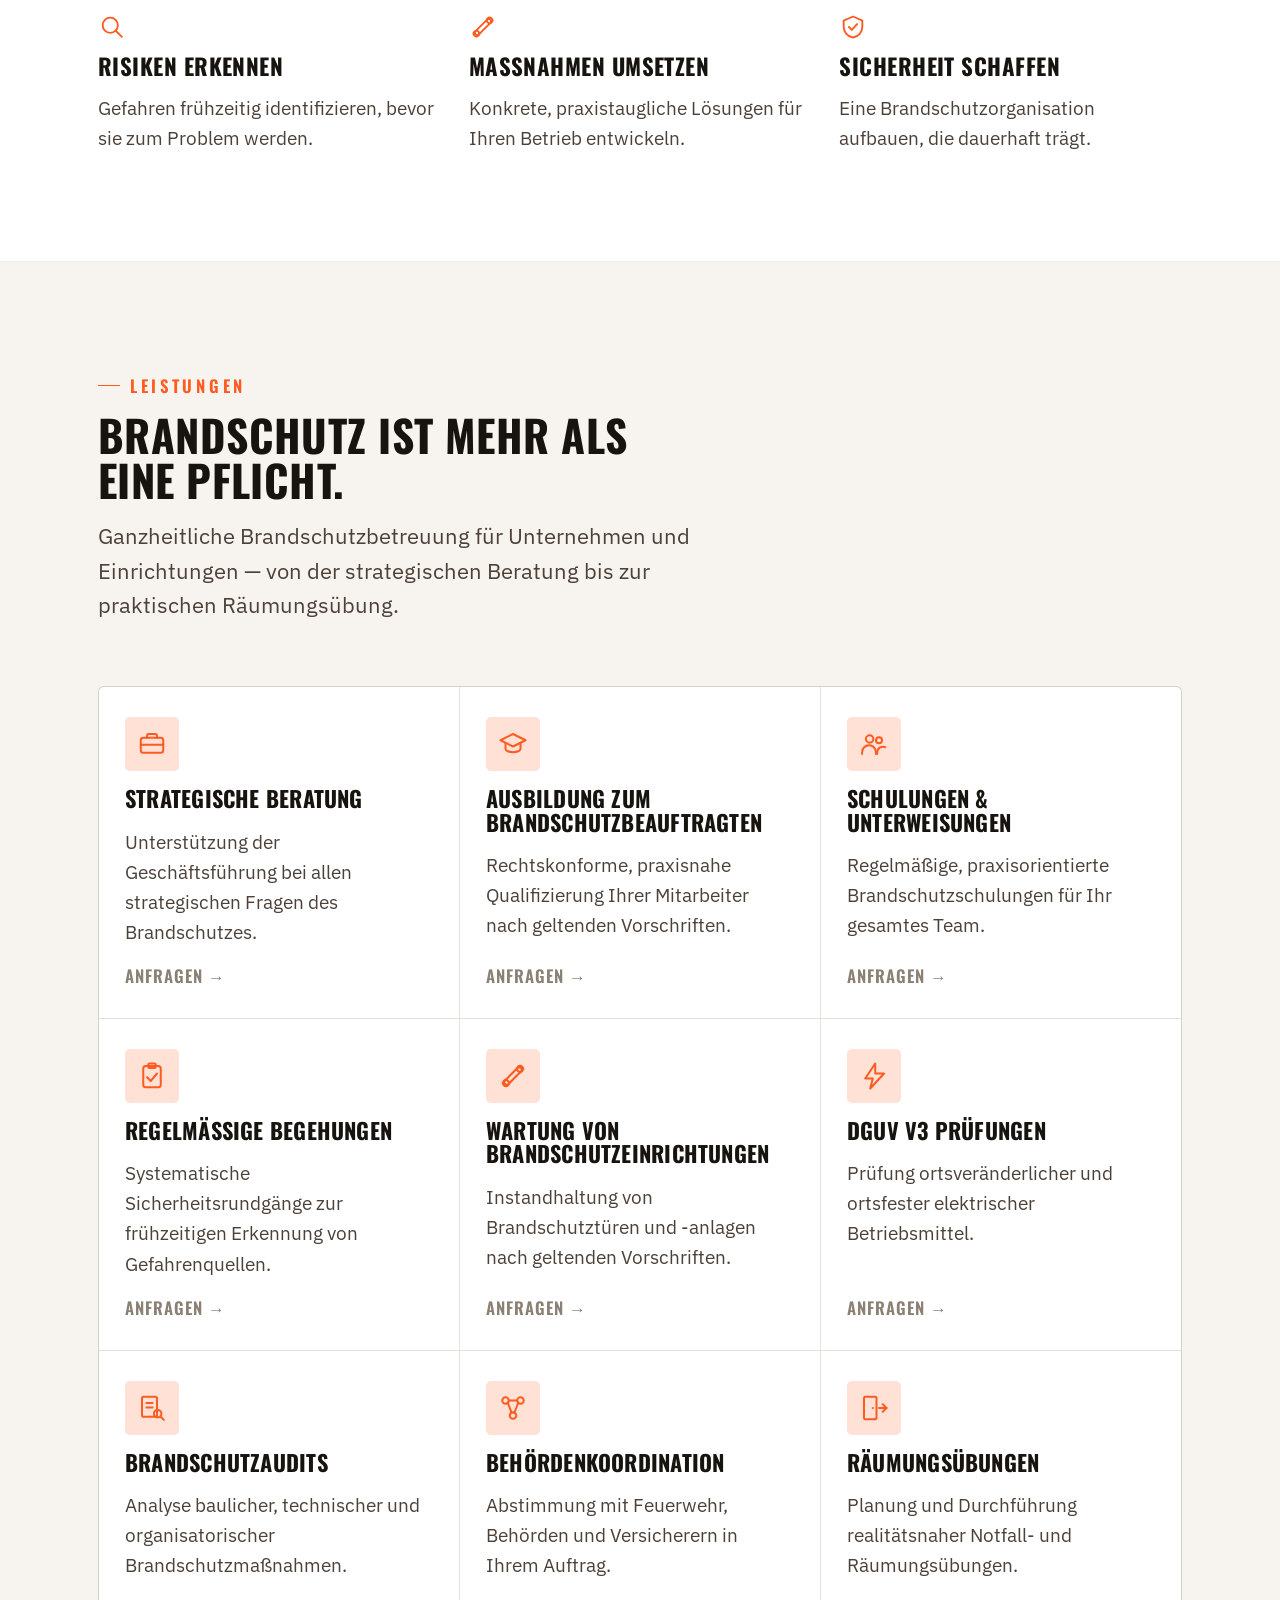
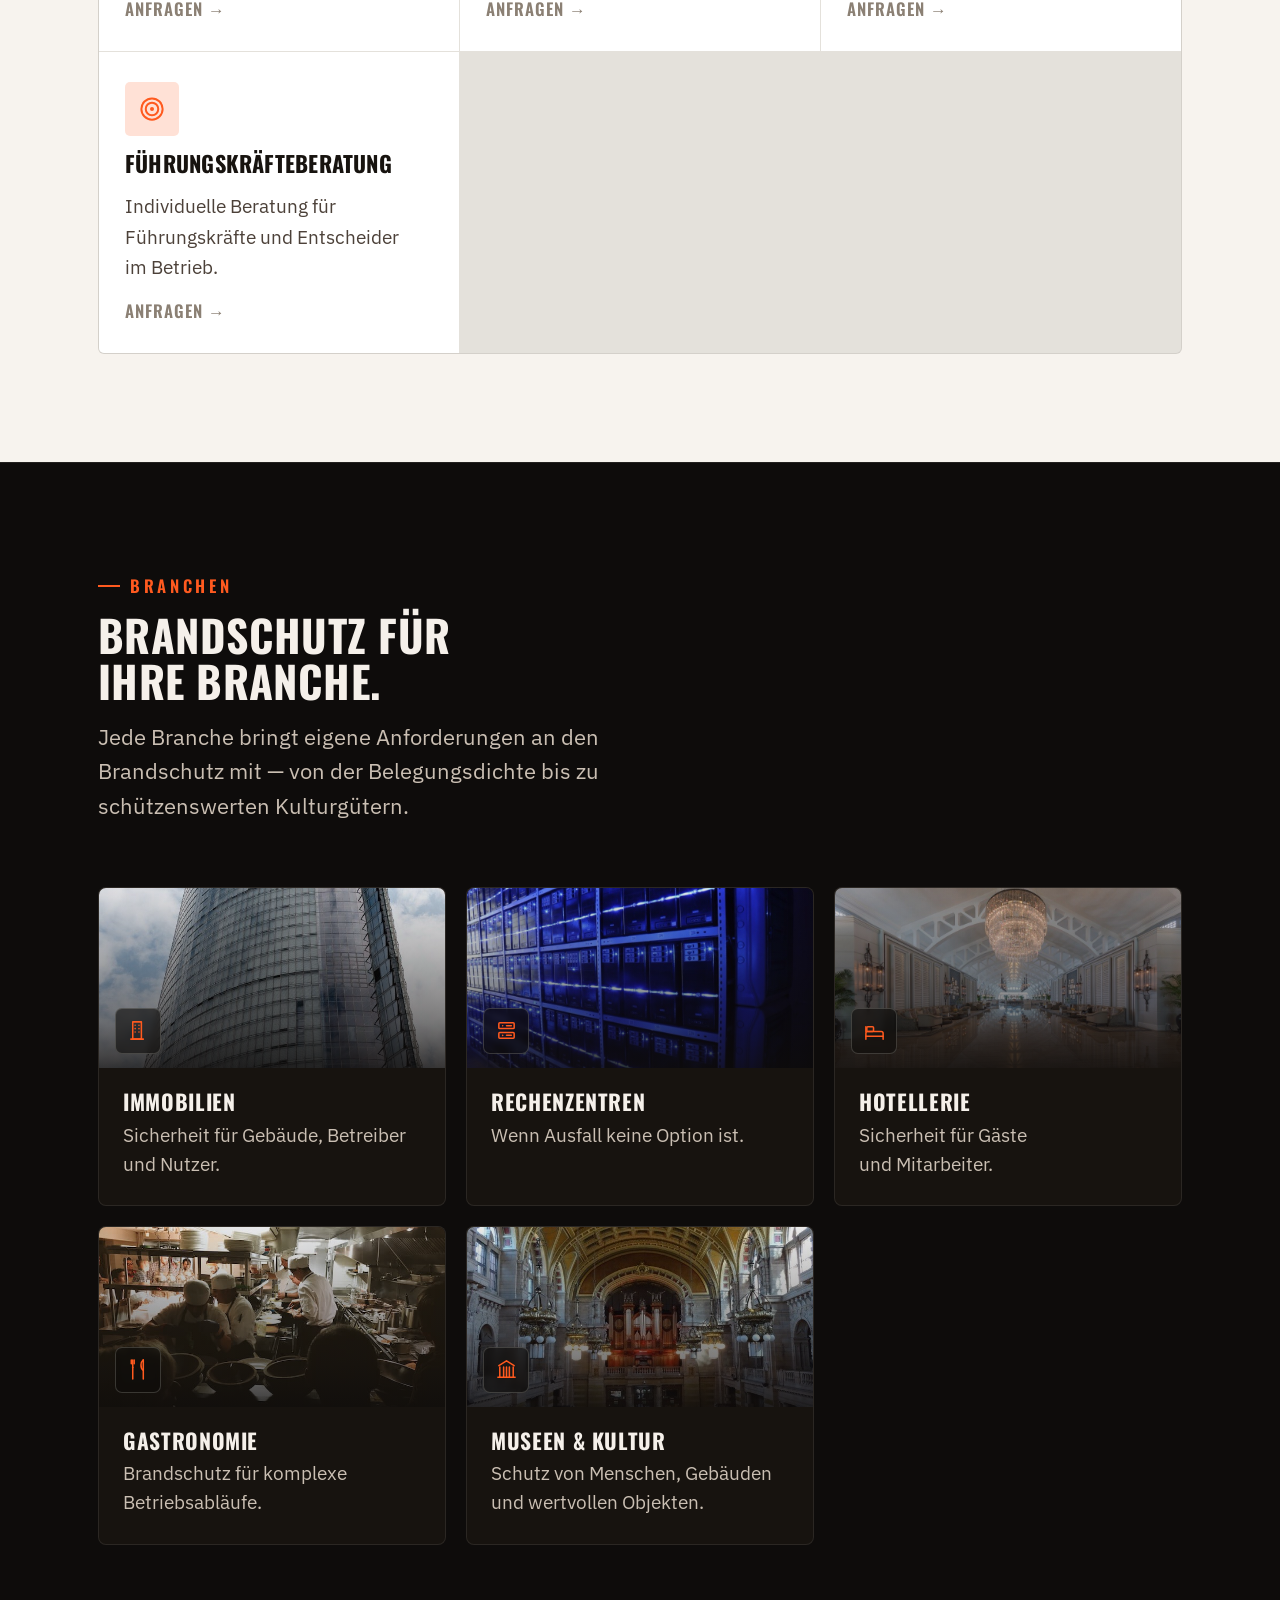
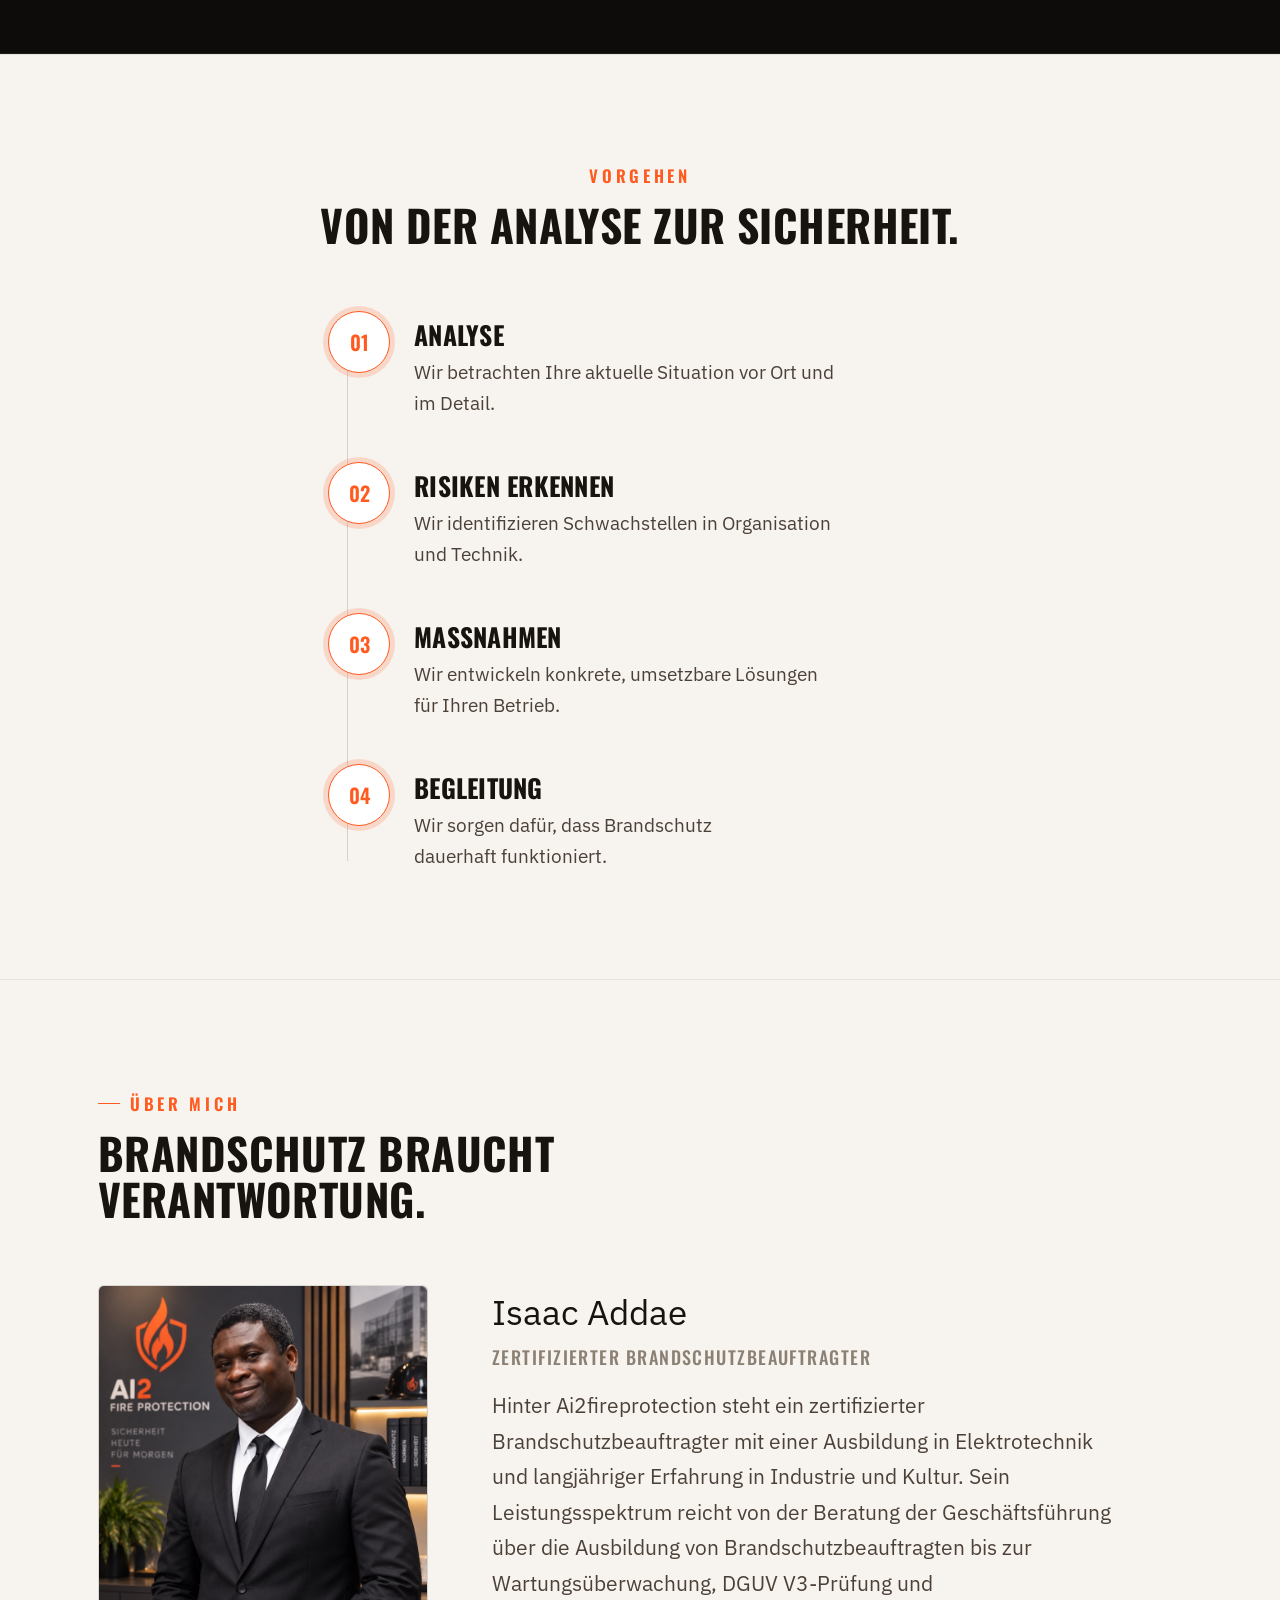
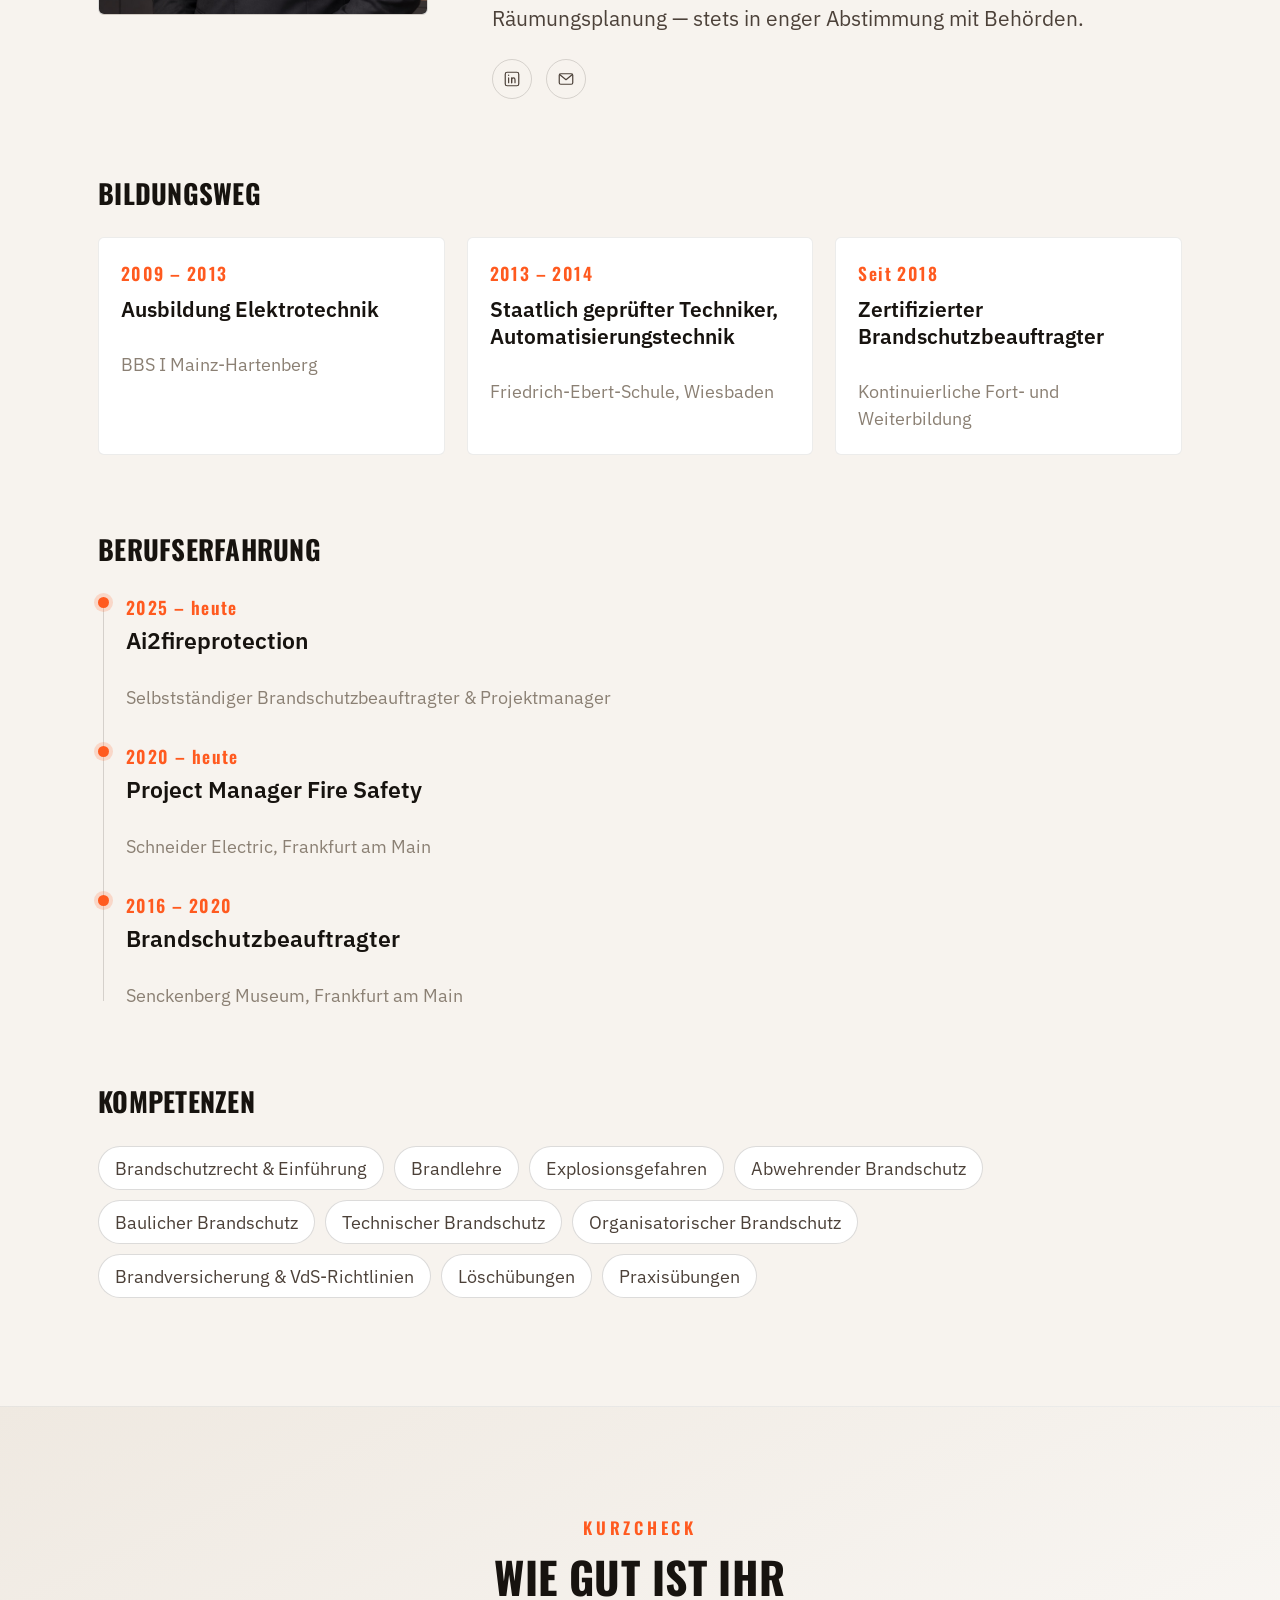
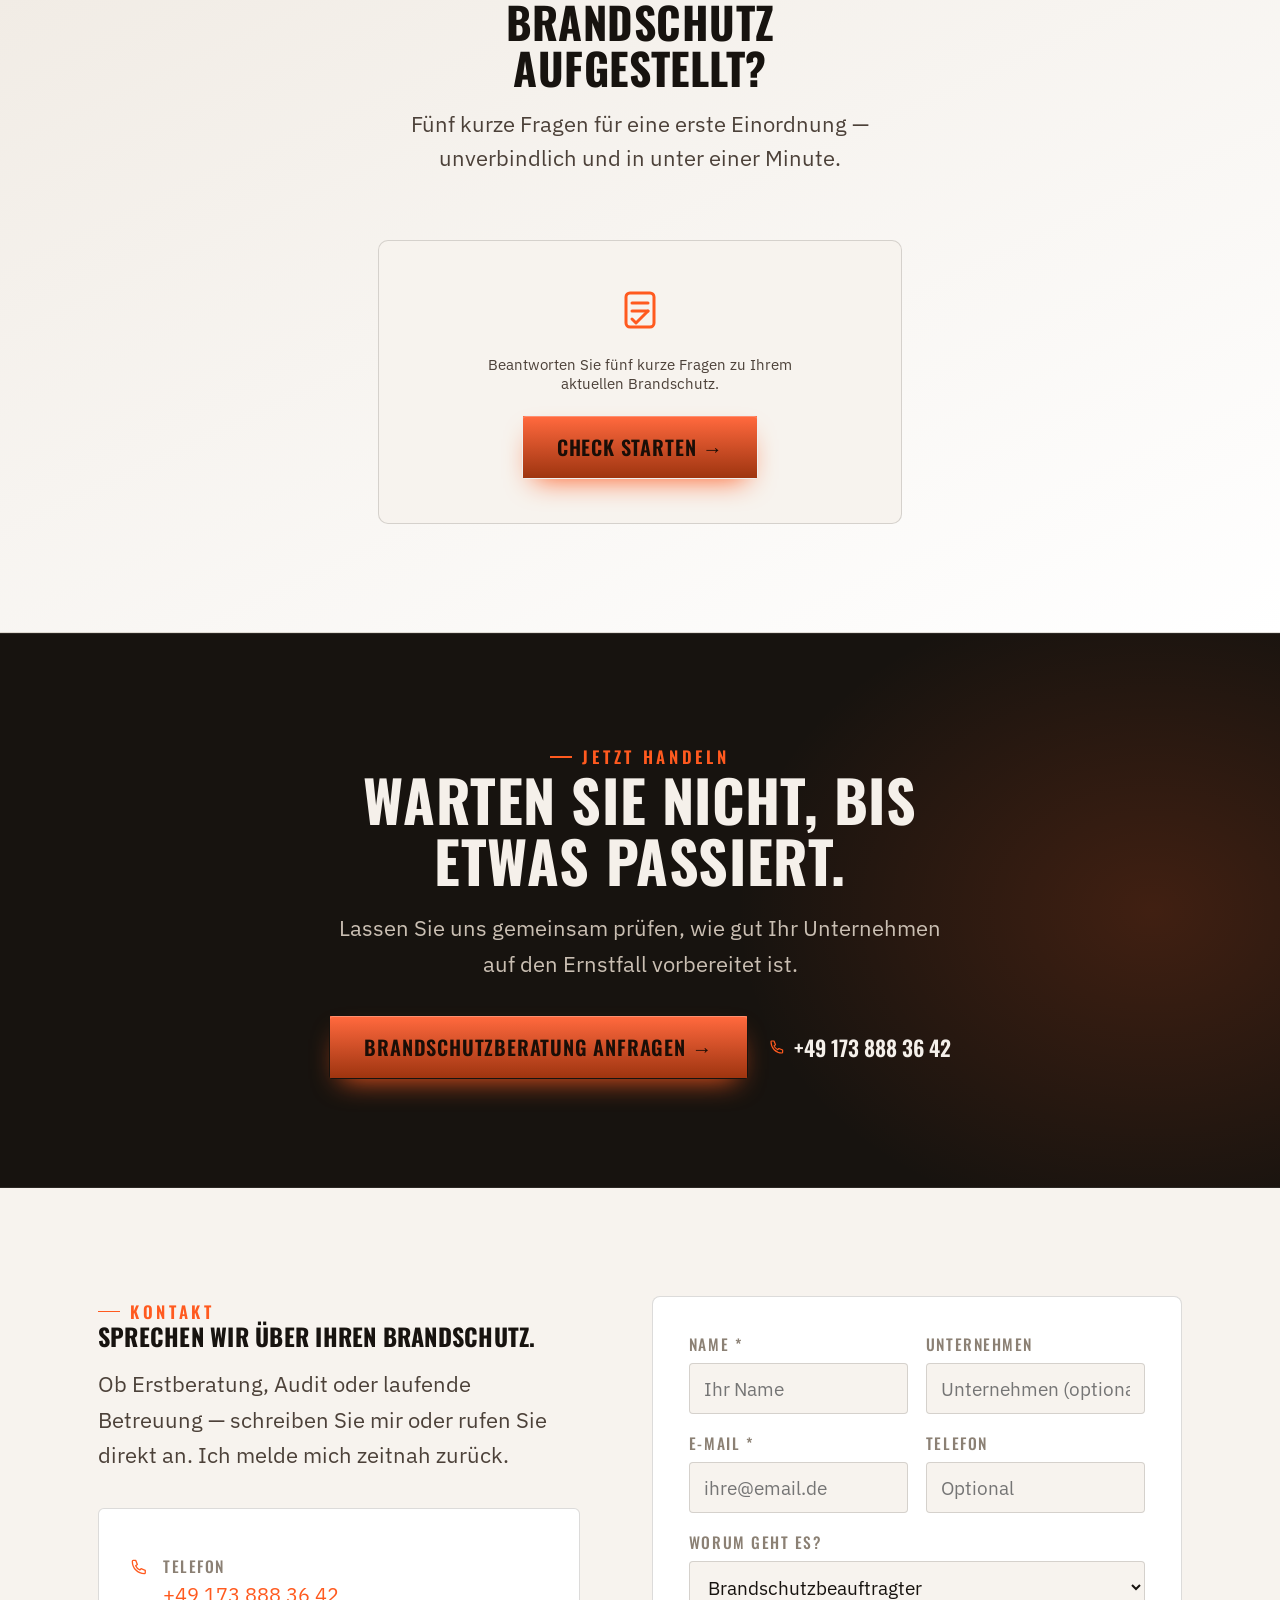
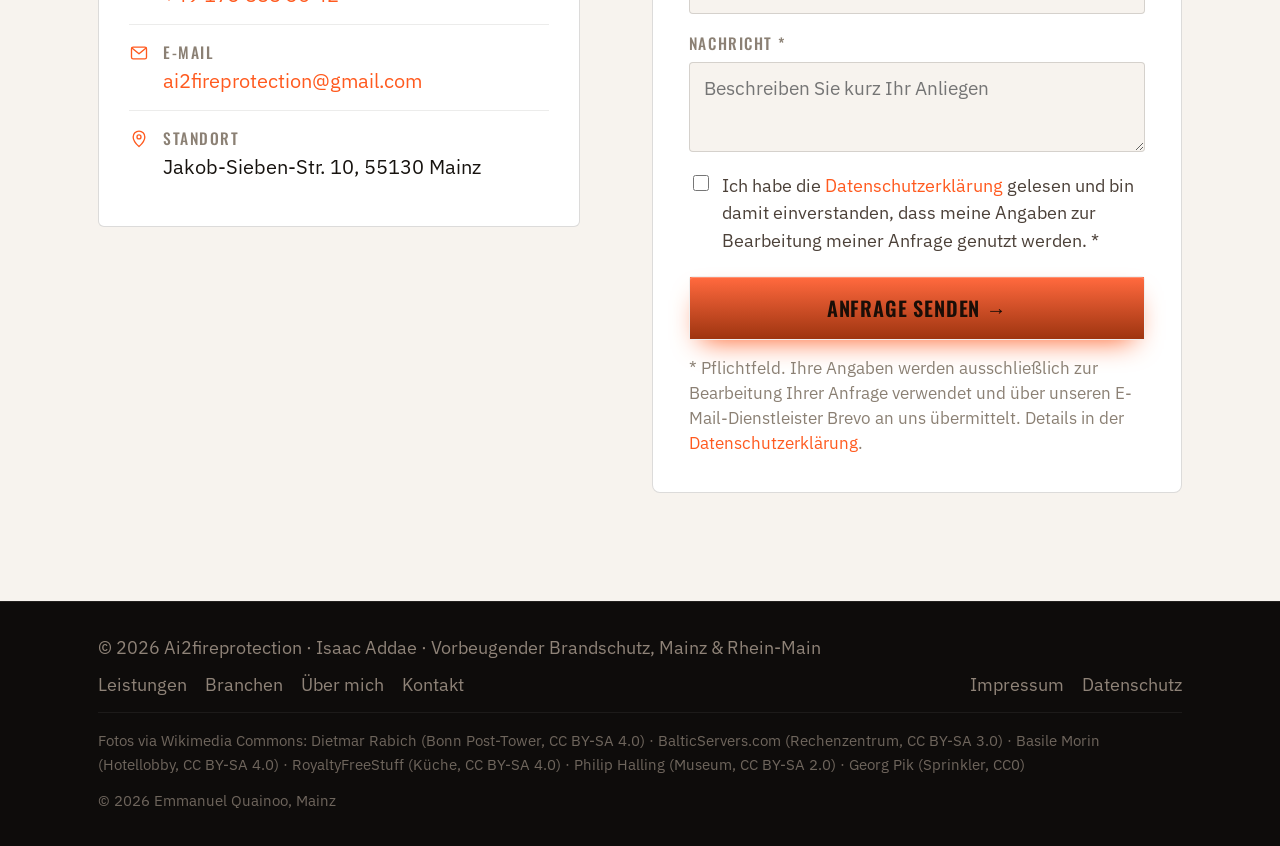
==== commit b6cefa53: "Footer: © 2026 Emmanuel Quainoo, Mainz auf allen Seiten Co-Authored-By: Claude Opus 5.5 <noreply@ant" ====
--- a/index.html
+++ b/index.html
@@ -491,6 +491,7 @@
         <span class="fine"><a href="impressum.html">Impressum</a><a href="datenschutz.html">Datenschutz</a></span>
       </div>
       <p class="photo-credits">Fotos via Wikimedia Commons: Dietmar Rabich (Bonn Post-Tower, CC BY-SA 4.0) · BalticServers.com (Rechenzentrum, CC BY-SA 3.0) · Basile Morin (Hotellobby, CC BY-SA 4.0) · RoyaltyFreeStuff (Küche, CC BY-SA 4.0) · Philip Halling (Museum, CC BY-SA 2.0) · Georg Pik (Sprinkler, CC0)</p>
+      <p class="site-credit">© 2026 Emmanuel Quainoo, Mainz</p>
     </div>
   </footer>
 
--- a/styles.css
+++ b/styles.css
@@ -438,6 +438,7 @@
     .footer-nav a { color: var(--text-mute); font-size: 17.5px; }
     .footer-nav a:hover { color: var(--text); }
     .photo-credits { margin-top: 16px; padding-top: 16px; border-top: 1px solid var(--line); font-size: 14.8px; line-height: 1.6; color: var(--text-mute); opacity: 0.75; }
+    .site-credit { margin-top: 12px; font-size: 14.8px; line-height: 1.6; color: var(--text-mute); opacity: 0.75; }
 
     /* ---------- sticky mobile cta ---------- */
     .sticky-cta { display: none; }
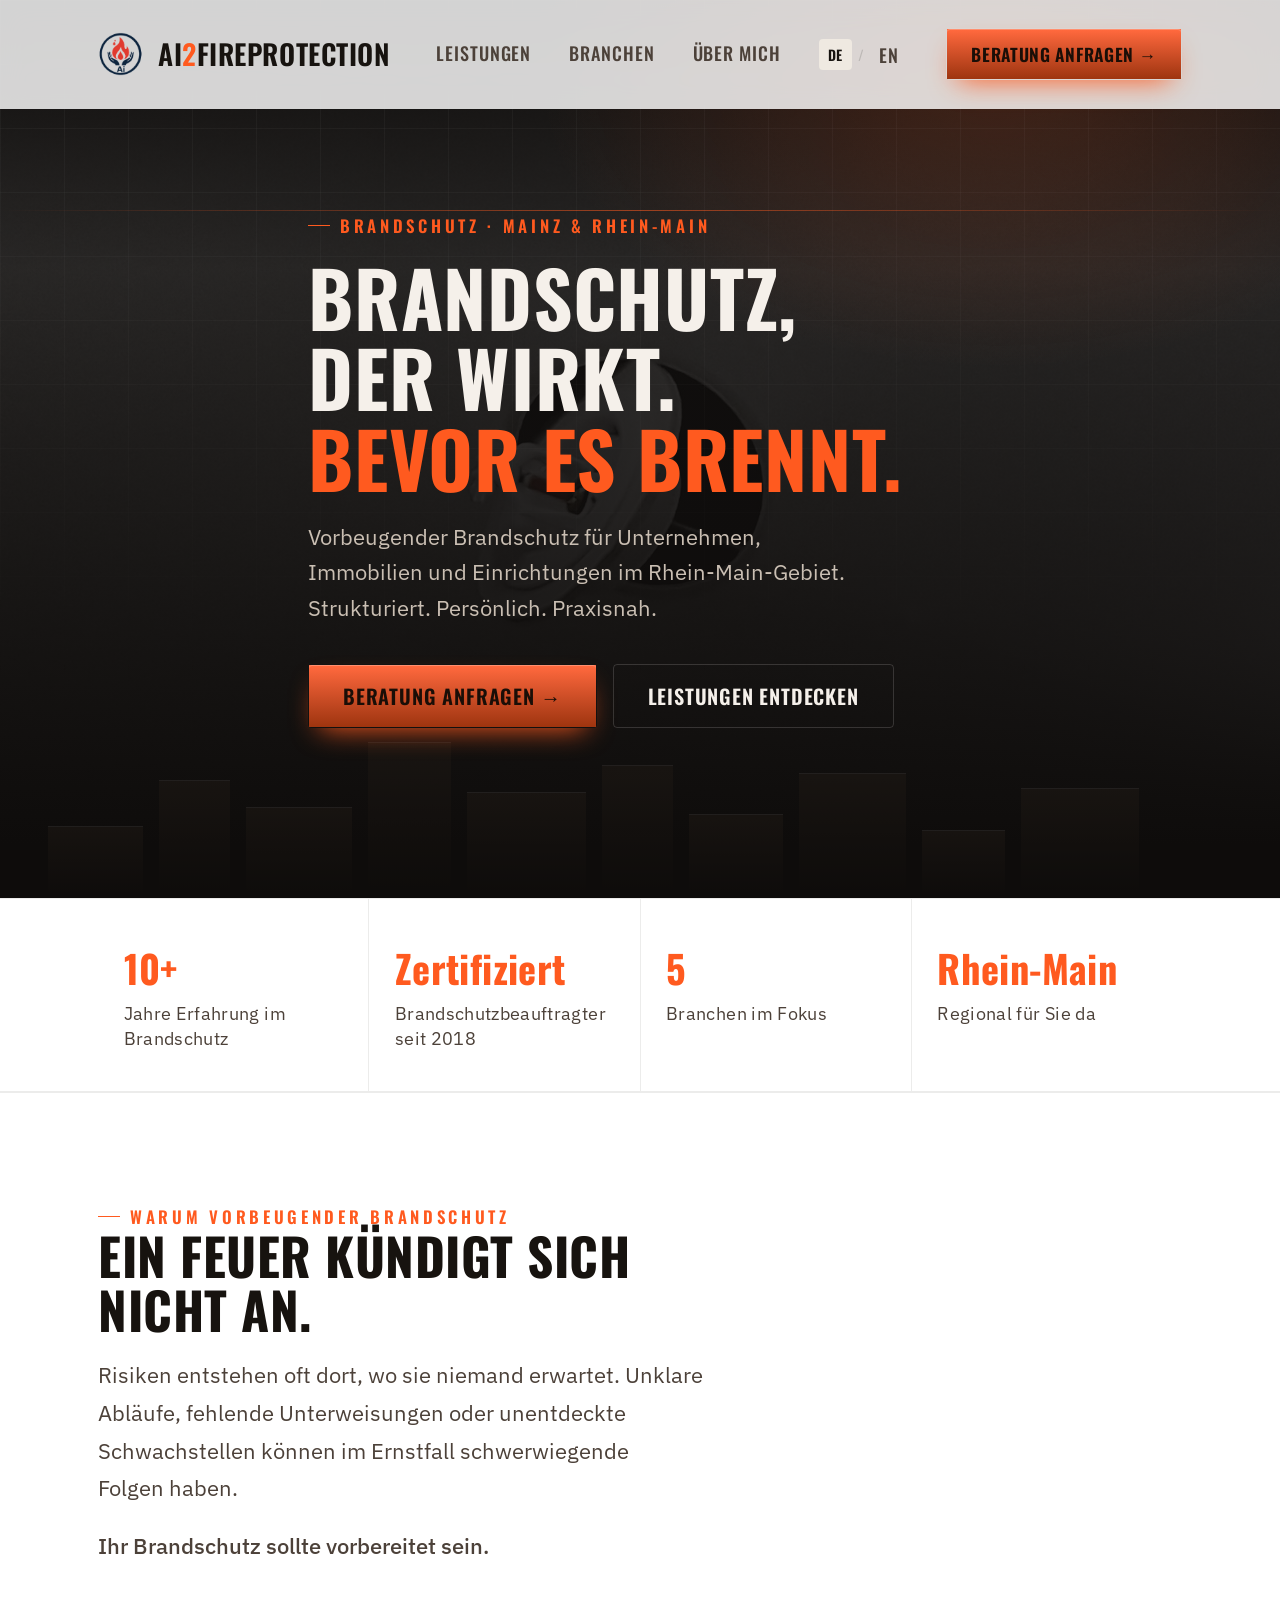
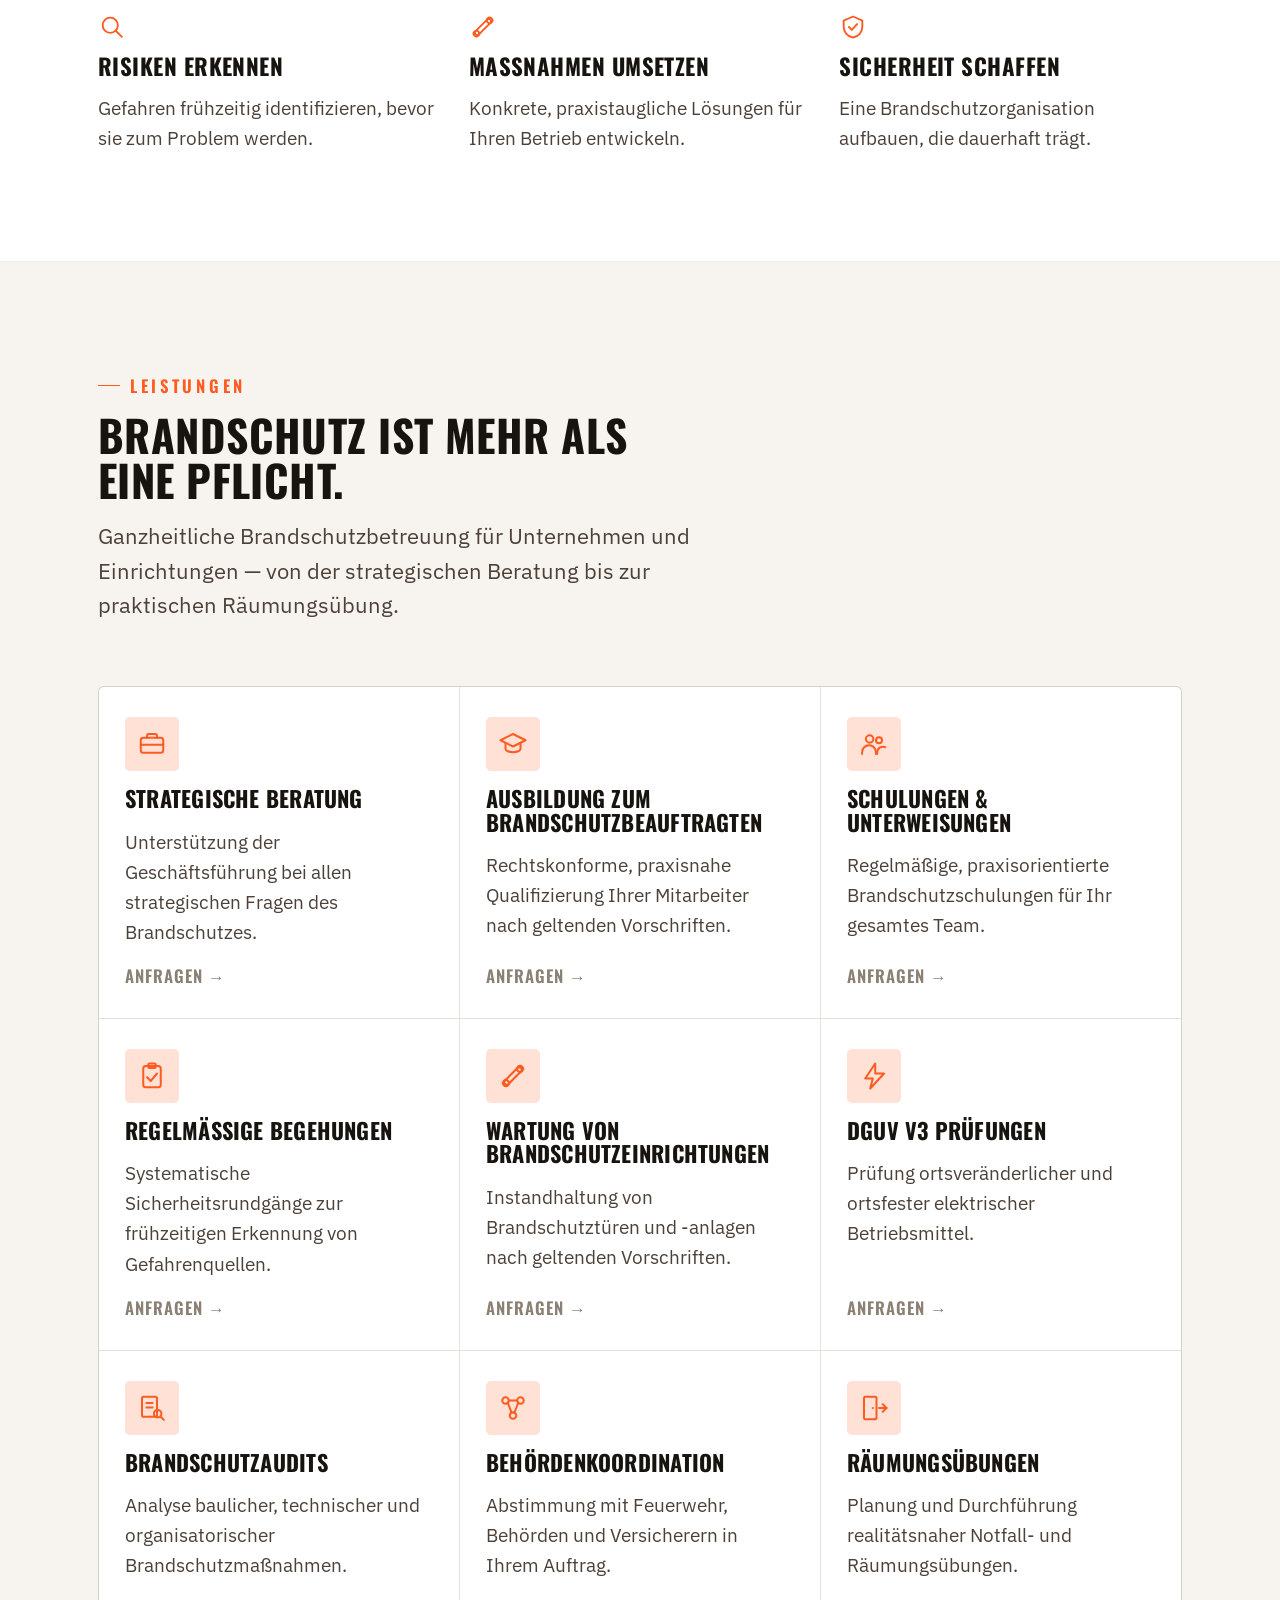
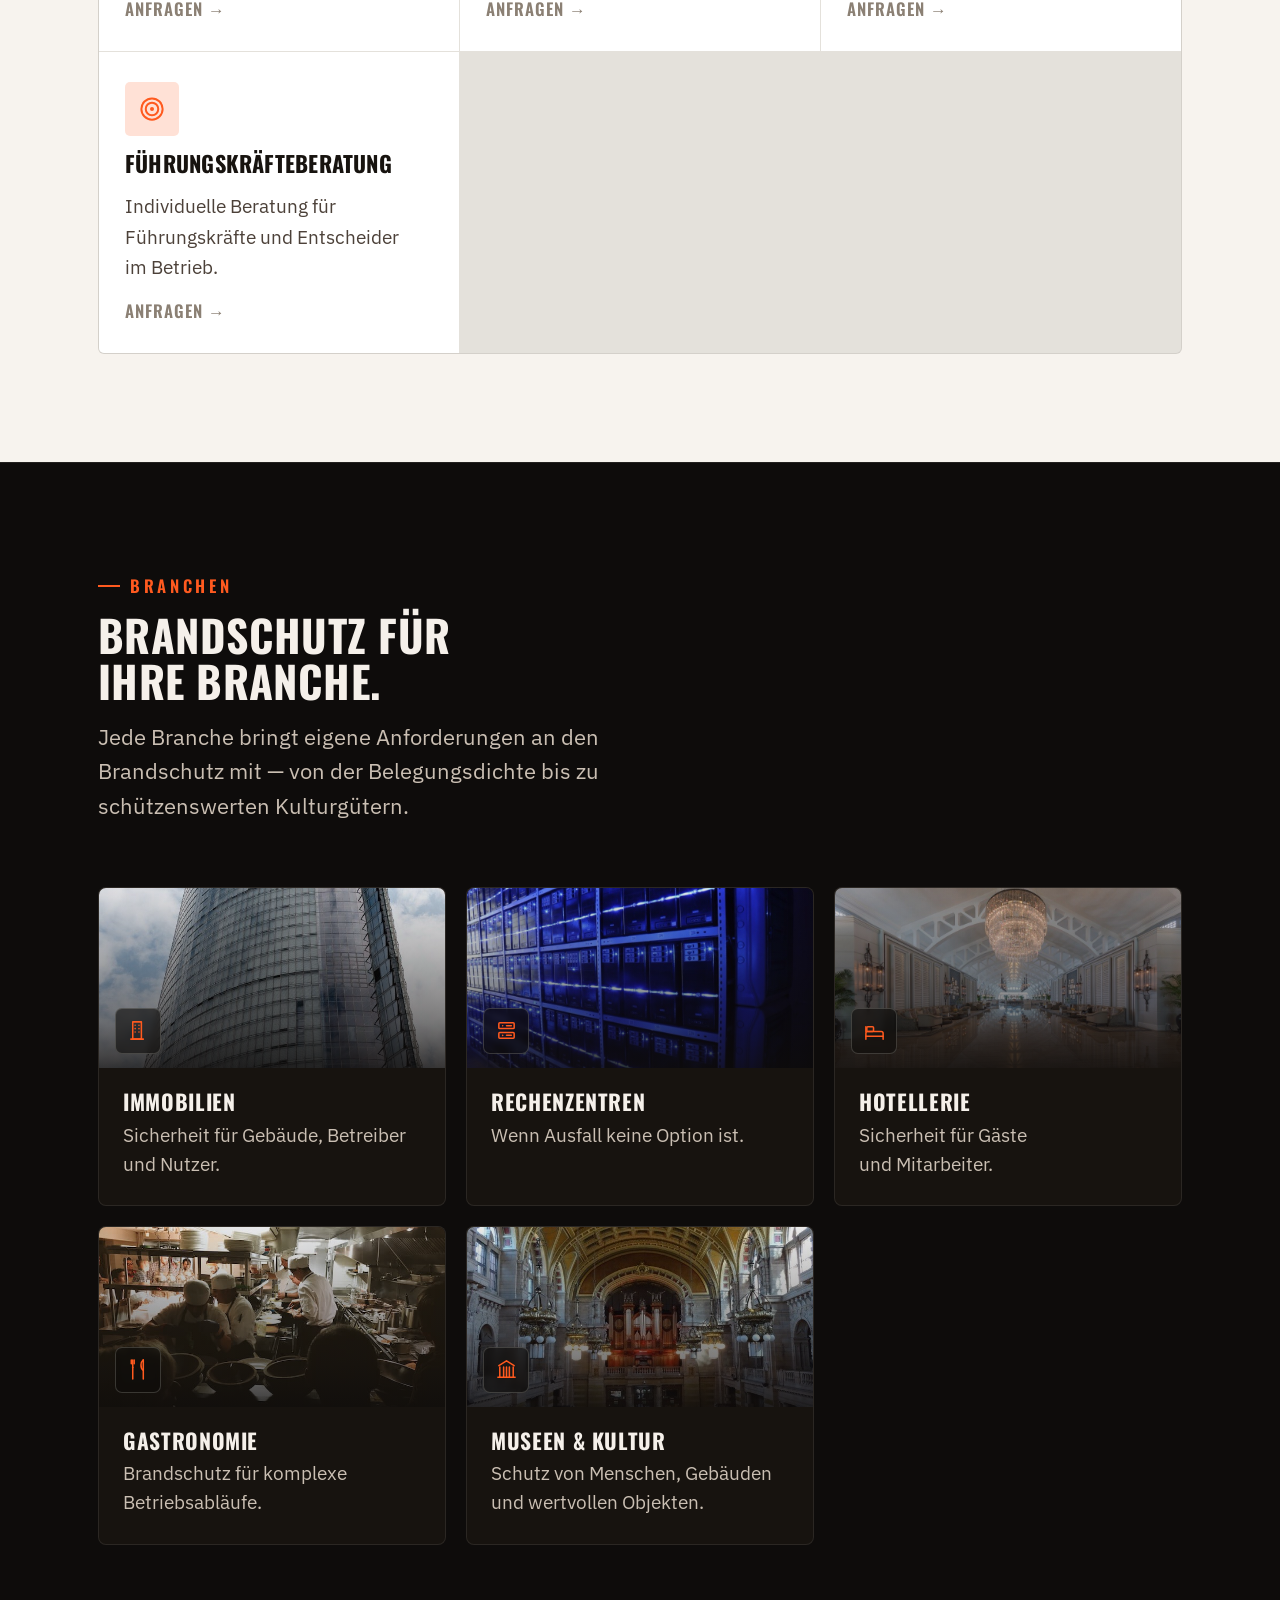
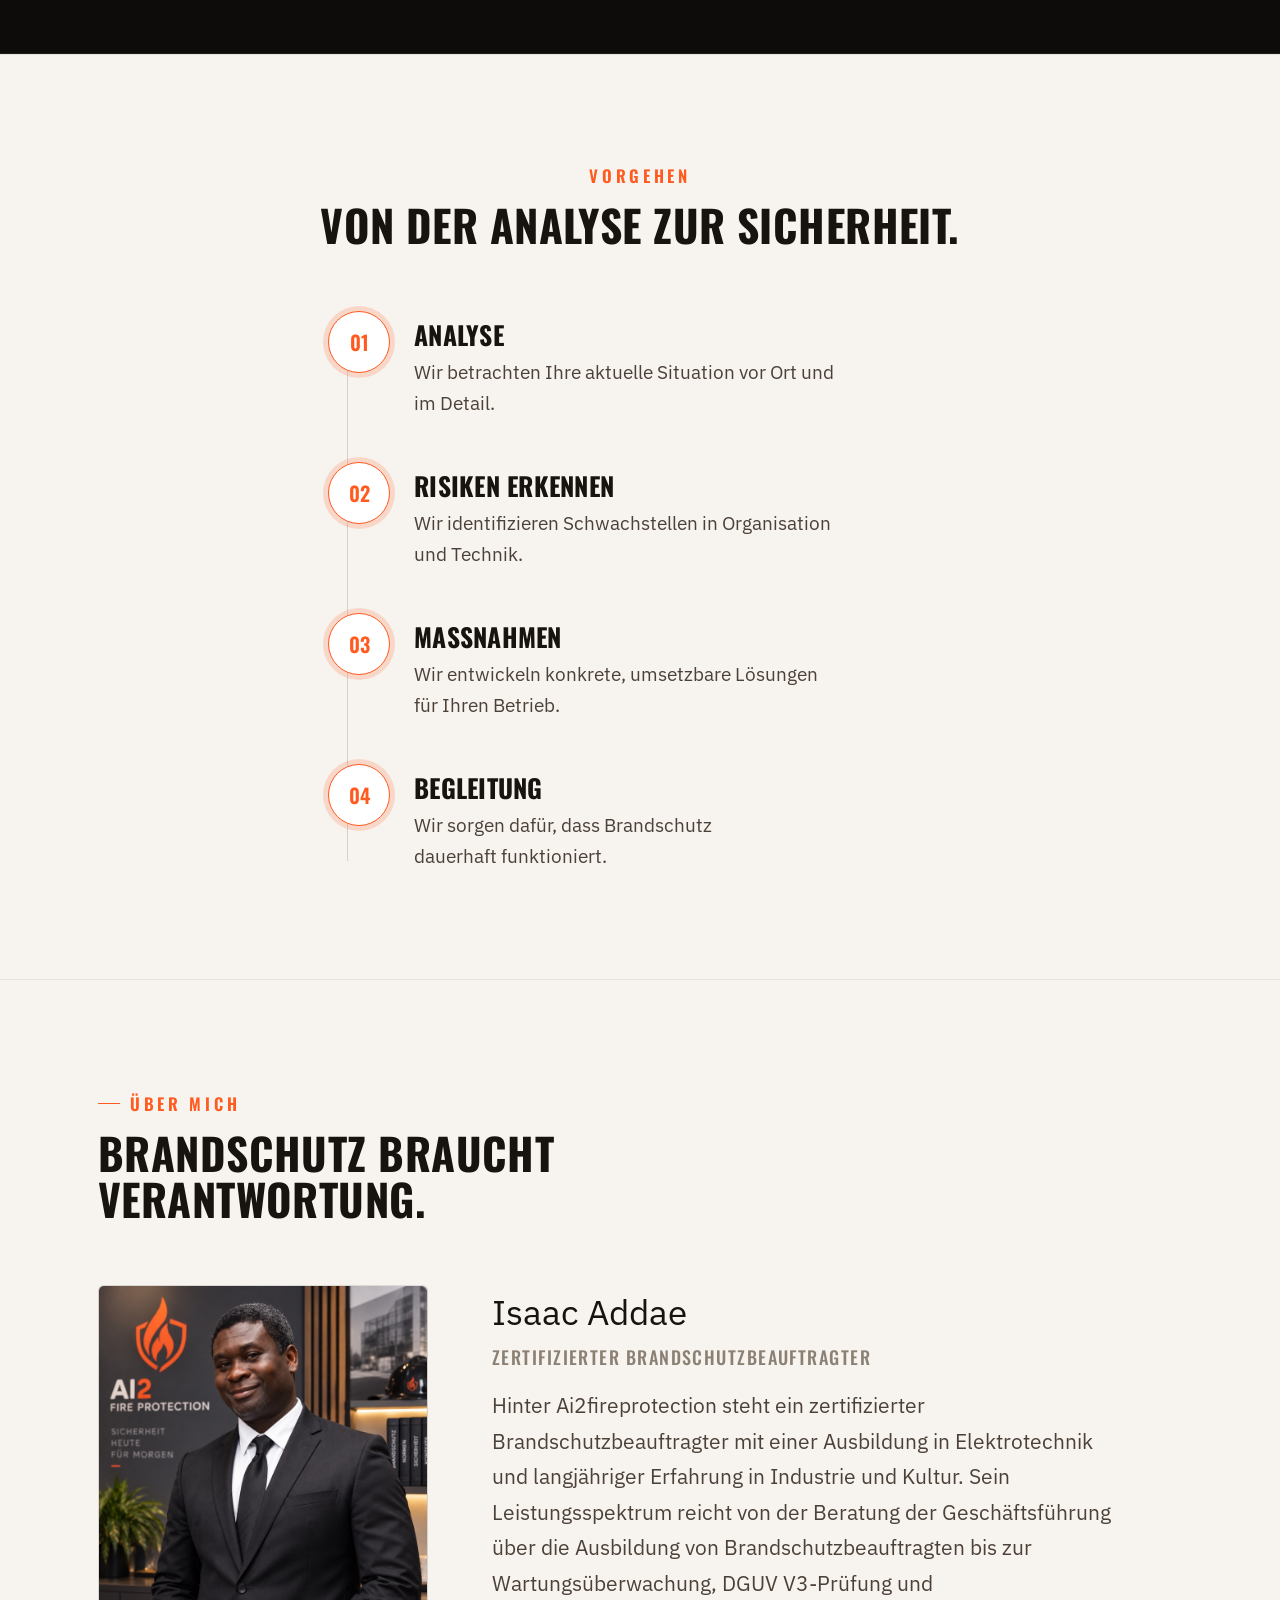
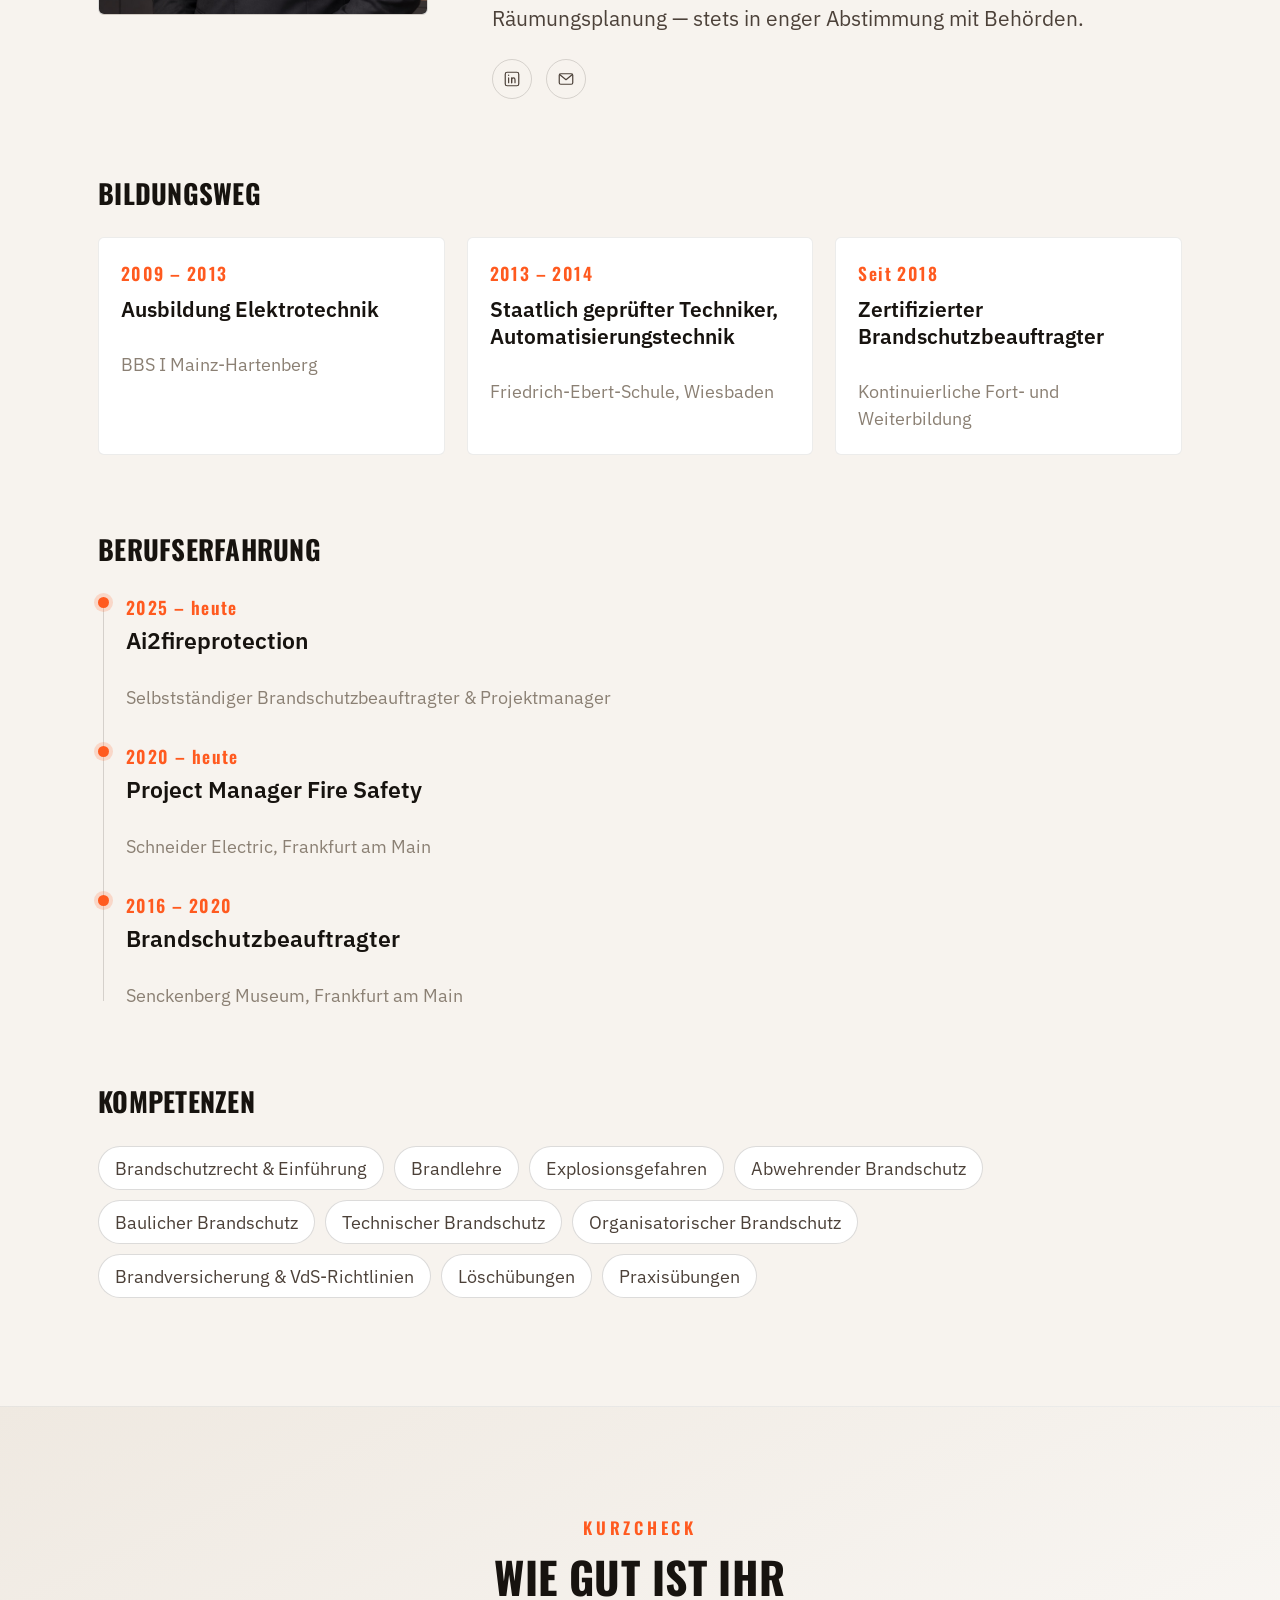
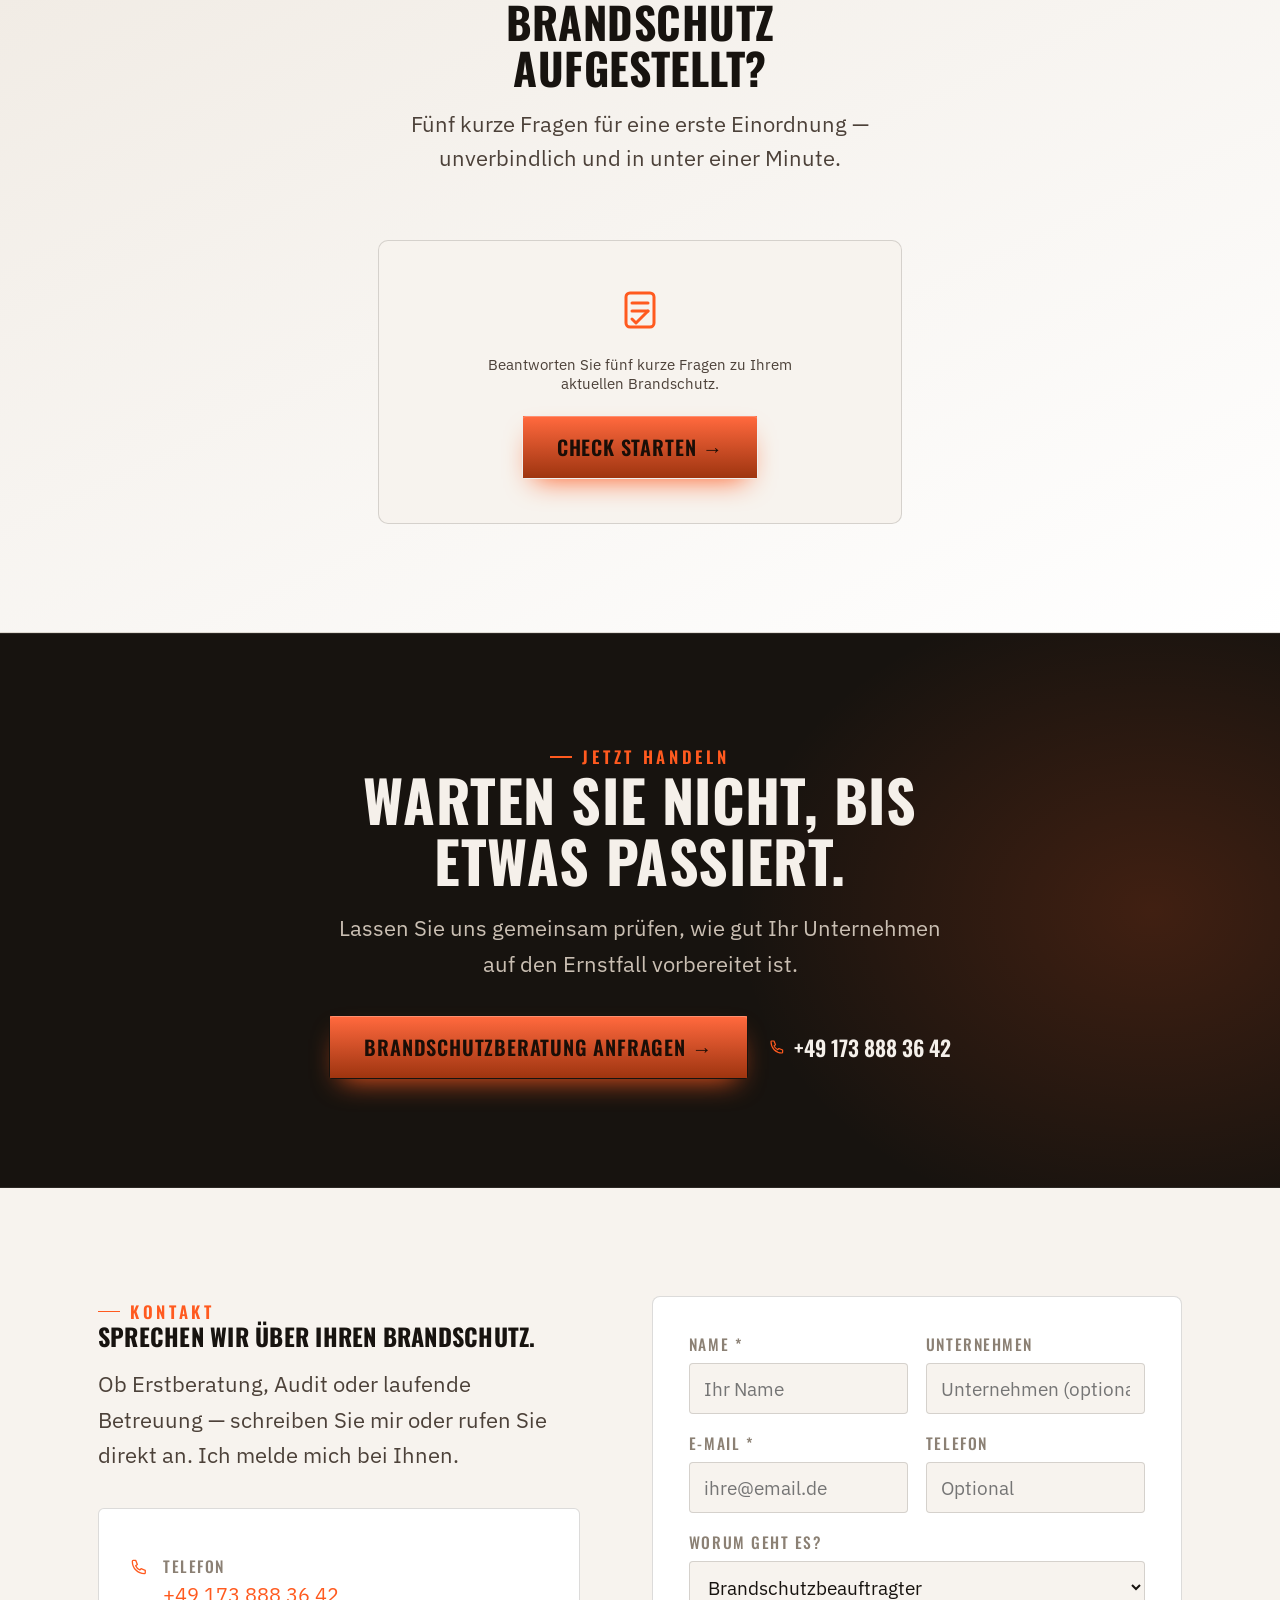
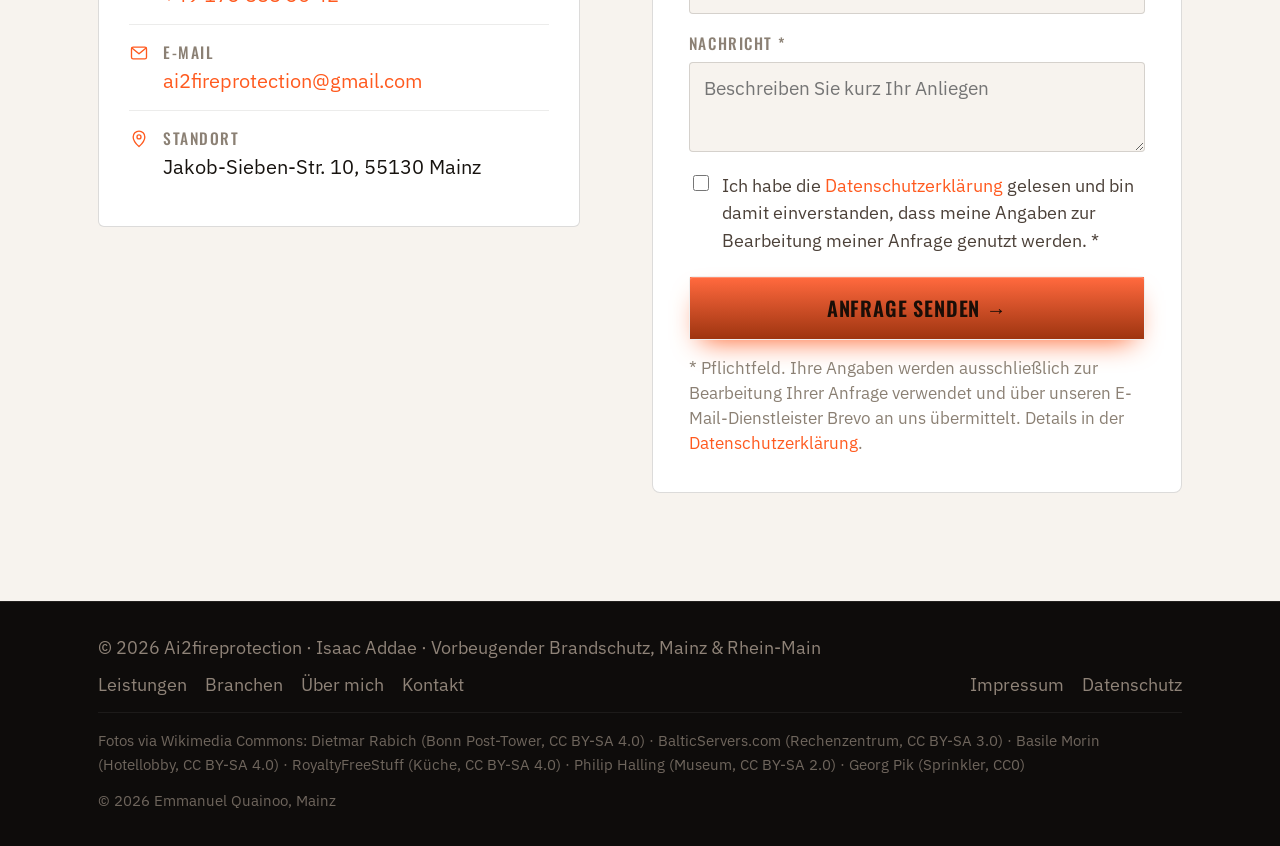
==== commit 01ec501e: "Keine festen Antwortzeiten mehr auf der Seite und in der Bestätigungsmail Co-Authored-By: Claude Opu" ====
--- a/index.html
+++ b/index.html
@@ -7,14 +7,17 @@
   <meta name="description" content="Zertifizierter Brandschutzbeauftragter in Mainz &amp; Rhein-Main: Beratung, Schulungen, Begehungen, DGUV V3, Evakuierungsplanung – für Immobilien, Rechenzentren, Hotellerie, Gastronomie und Museen.">
   <meta name="author" content="Isaac Addae – Ai2fireprotection">
   <meta name="theme-color" content="#0e0c0b">
-  <link rel="canonical" href="https://ai2fireprotection.de/">
+  <link rel="canonical" href="https://ai2fireprotection.com/">
+  <link rel="alternate" hreflang="de" href="https://ai2fireprotection.com/">
+  <link rel="alternate" hreflang="en" href="https://ai2fireprotection.com/en/">
+  <link rel="alternate" hreflang="x-default" href="https://ai2fireprotection.com/">
   <!-- Open Graph / Social Preview -->
   <meta property="og:type" content="website">
   <meta property="og:locale" content="de_DE">
   <meta property="og:site_name" content="Ai2fireprotection">
   <meta property="og:title" content="Ai2fireprotection – Vorbeugender Brandschutz Mainz &amp; Rhein-Main">
   <meta property="og:description" content="Zertifizierter Brandschutzbeauftragter für Beratung, Schulungen, Begehungen, DGUV V3 und Evakuierungsplanung im Rhein-Main-Gebiet.">
-  <meta property="og:url" content="https://ai2fireprotection.de/">
+  <meta property="og:url" content="https://ai2fireprotection.com/">
   <meta name="twitter:card" content="summary">
   <link rel="icon" href="images/logo.png">
   <link rel="stylesheet" href="styles.css">
@@ -35,7 +38,7 @@
     "telephone": "+49 173 888 36 42",
     "email": "ai2fireprotection@gmail.com",
     "areaServed": "Rhein-Main",
-    "url": "https://ai2fireprotection.de/"
+    "url": "https://ai2fireprotection.com/"
   }
   </script>
 </head>
@@ -428,7 +431,7 @@
       <div class="reveal">
         <span class="eyebrow">Kontakt</span>
         <h2>Sprechen wir über Ihren Brandschutz.</h2>
-        <p class="contact-sub">Ob Erstberatung, Audit oder laufende Betreuung — schreiben Sie mir oder rufen Sie direkt an. Ich melde mich zeitnah zurück.</p>
+        <p class="contact-sub">Ob Erstberatung, Audit oder laufende Betreuung — schreiben Sie mir oder rufen Sie direkt an. Ich melde mich bei Ihnen.</p>
         <div class="contact-card">
           <div class="contact-row">
             <svg viewBox="0 0 24 24" fill="none" stroke="currentColor" stroke-width="1.6" stroke-linecap="round" stroke-linejoin="round"><path d="M4 5c0-.6.4-1 1-1h3l2 5-2 1.5c1 2.3 2.7 4 5 5L14.5 14l5 2v3c0 .6-.4 1-1 1C10.5 20 4 13.5 4 5Z"/></svg>
@@ -471,7 +474,7 @@
         </div>
         <p class="field-error" id="form-error">Bitte füllen Sie alle Pflichtfelder aus und bestätigen Sie die Datenschutzerklärung.</p>
         <button type="submit" id="f-submit" class="btn btn-accent btn-block">Anfrage senden →</button>
-        <p class="field-ok" id="form-ok" role="status">Vielen Dank! Ihre Anfrage ist eingegangen. Sie erhalten in Kürze eine Bestätigung per E-Mail – wir melden uns in der Regel innerhalb von 1–2 Werktagen.</p>
+        <p class="field-ok" id="form-ok" role="status">Vielen Dank! Ihre Anfrage ist eingegangen. Sie erhalten in Kürze eine Bestätigung per E-Mail – wir melden uns bei Ihnen.</p>
         <p class="field-error" id="form-fail" role="alert">Die Anfrage konnte gerade nicht gesendet werden. Bitte versuchen Sie es erneut oder schreiben Sie direkt an <a href="mailto:ai2fireprotection@gmail.com">ai2fireprotection@gmail.com</a>.</p>
         <p class="form-note">* Pflichtfeld. Ihre Angaben werden ausschließlich zur Bearbeitung Ihrer Anfrage verwendet und über unseren E-Mail-Dienstleister Brevo an uns übermittelt. Details in der <a href="datenschutz.html">Datenschutzerklärung</a>.</p>
       </form>
